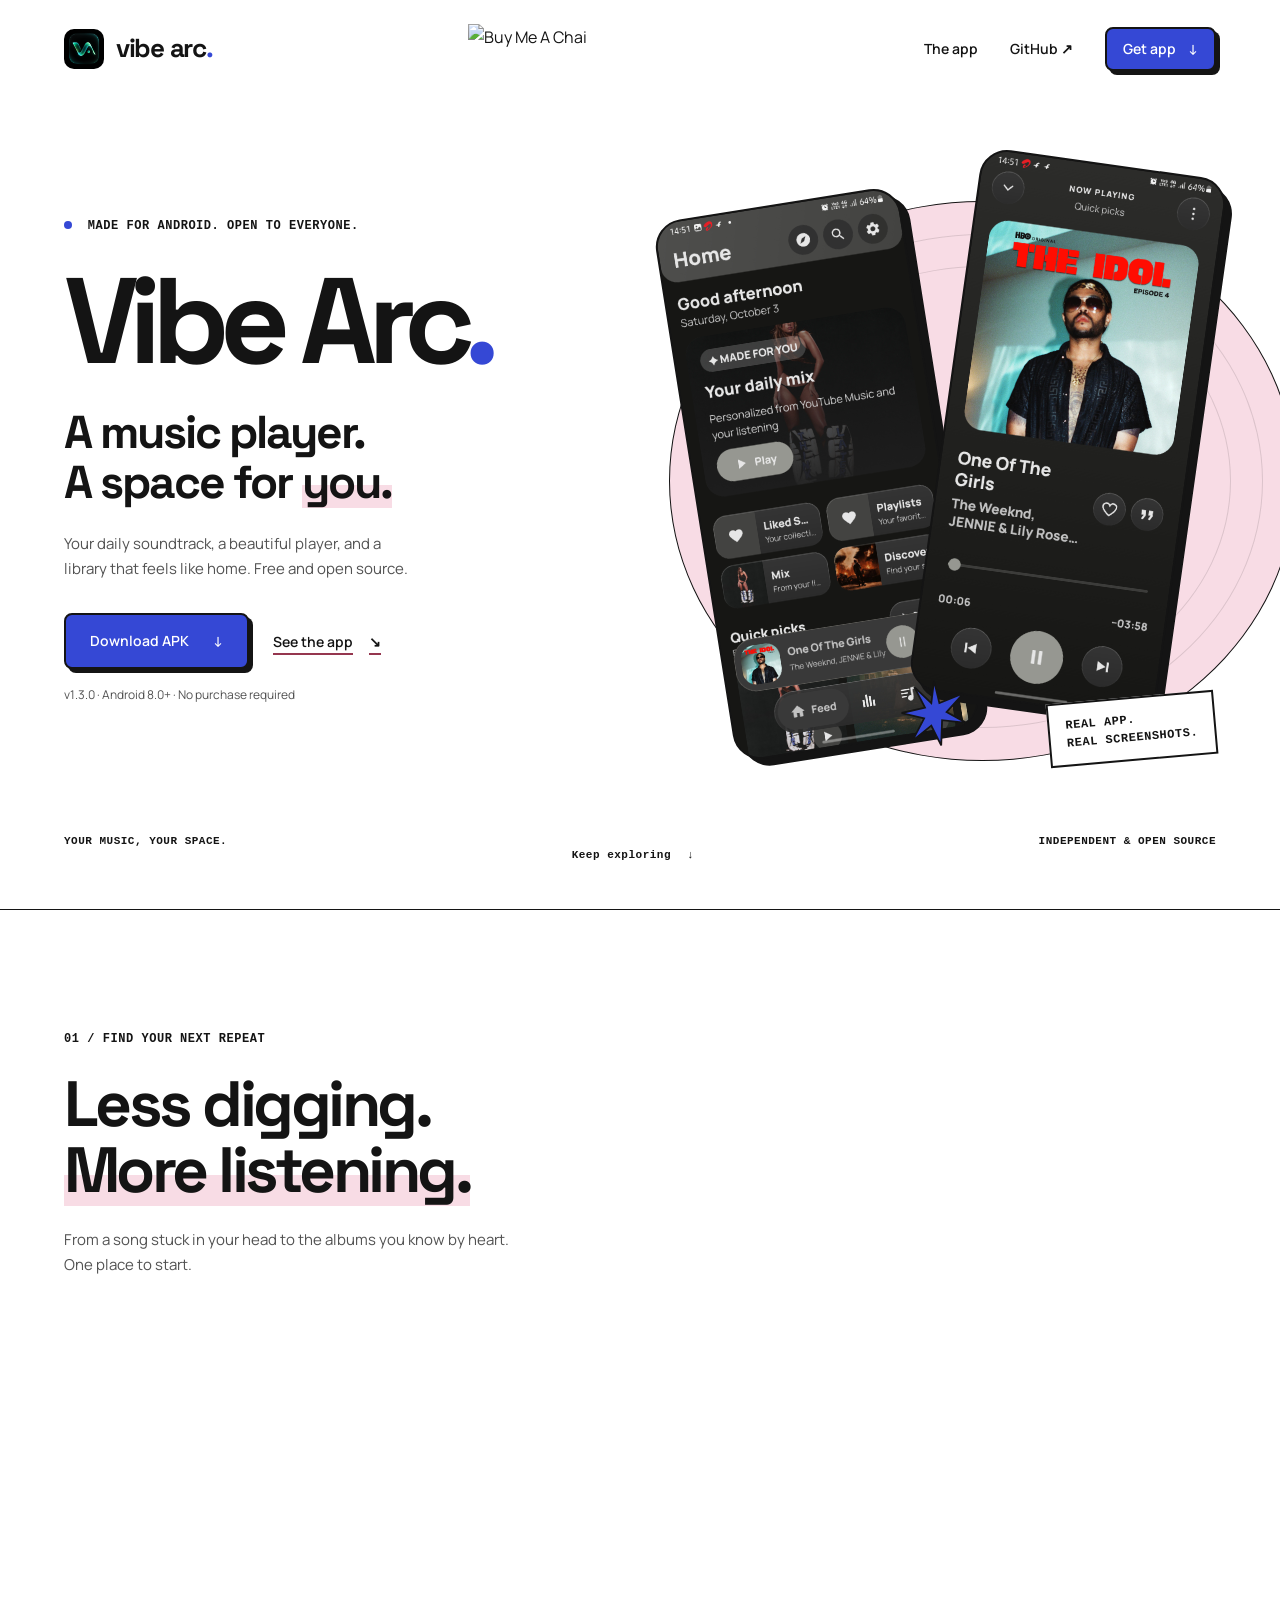
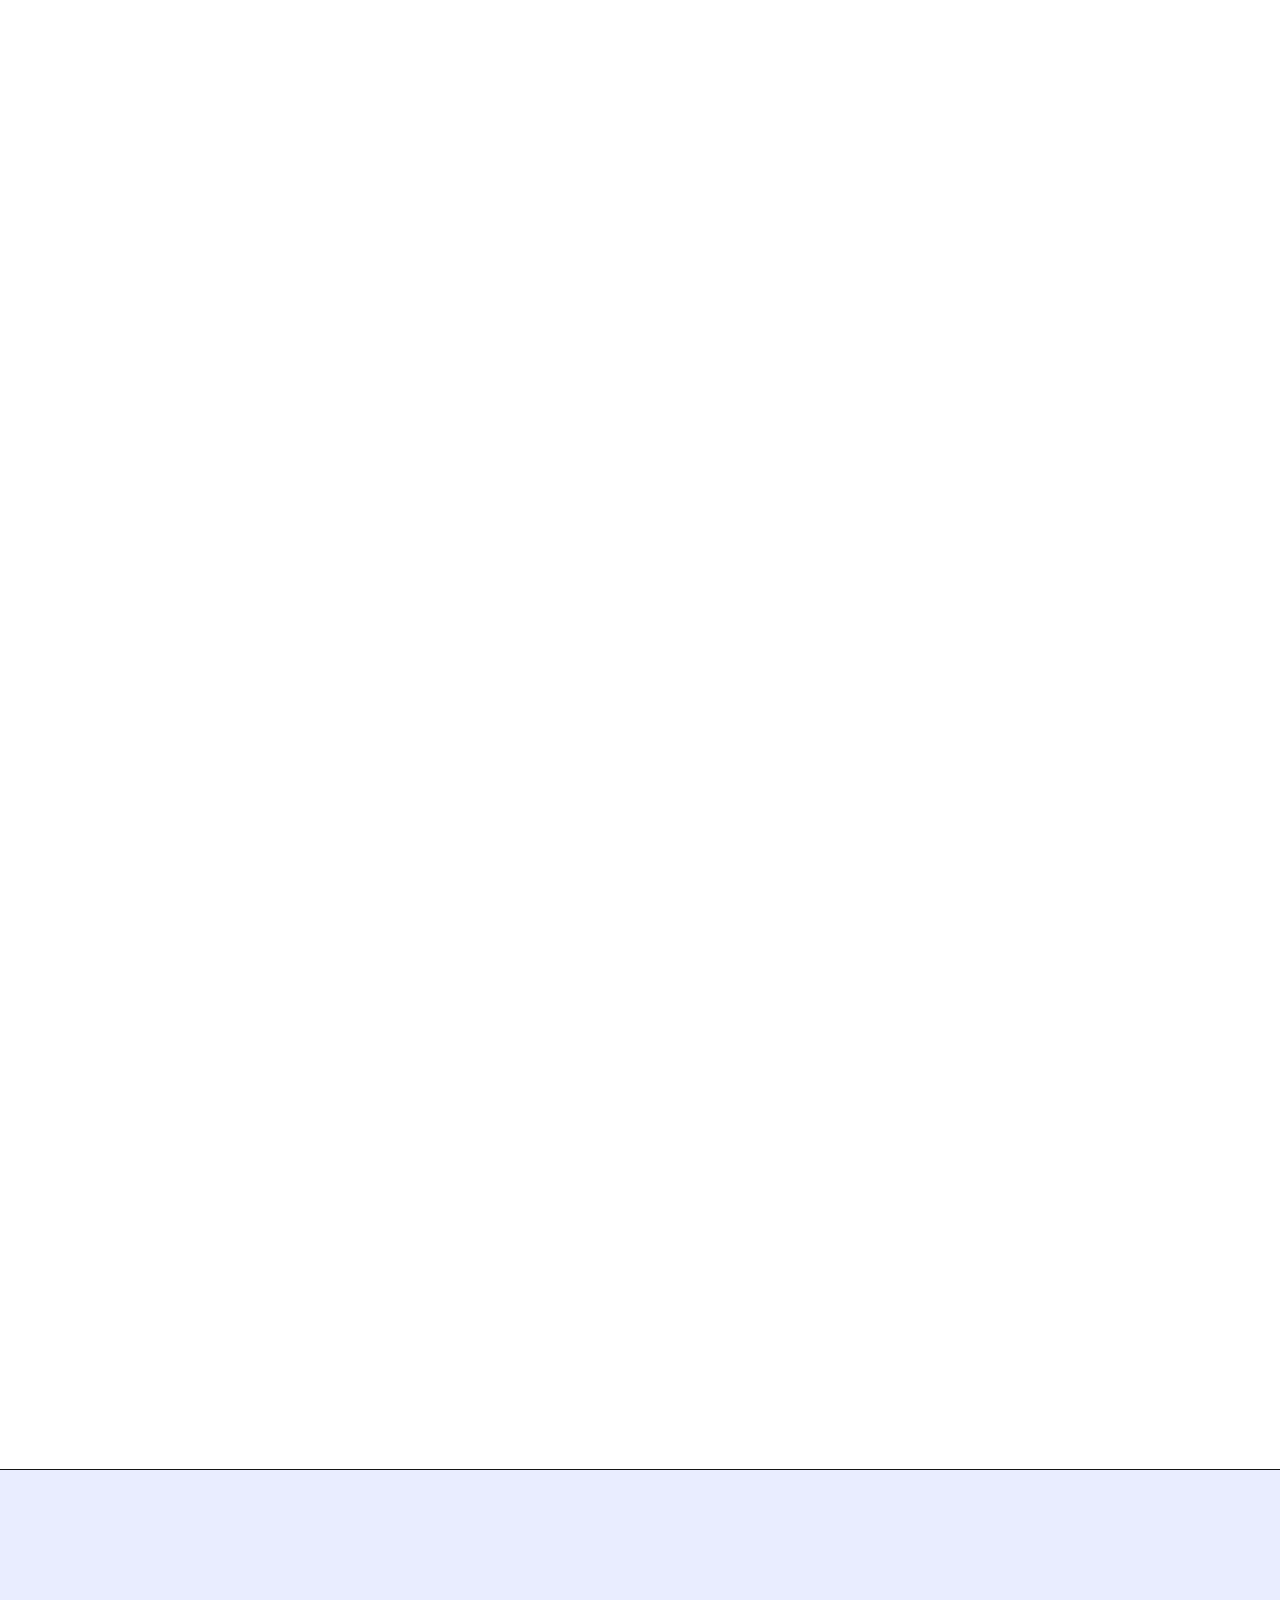
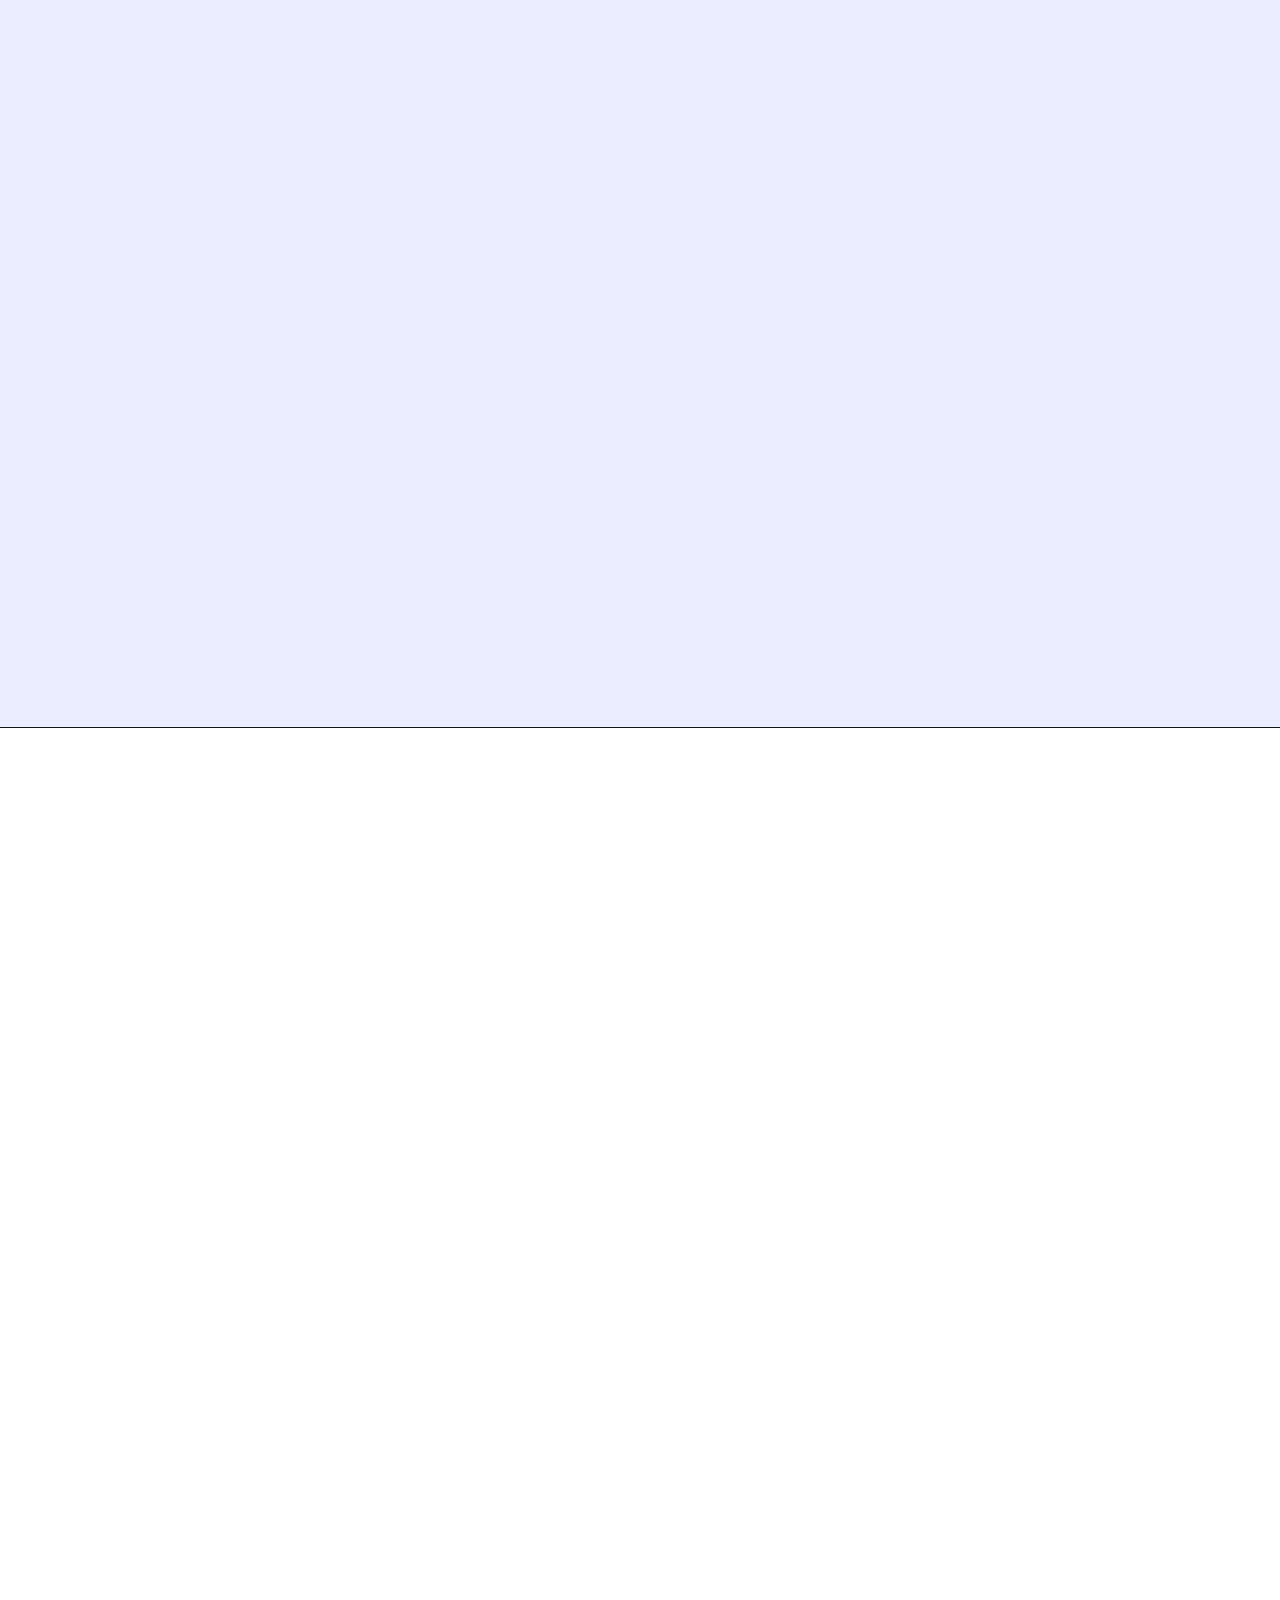
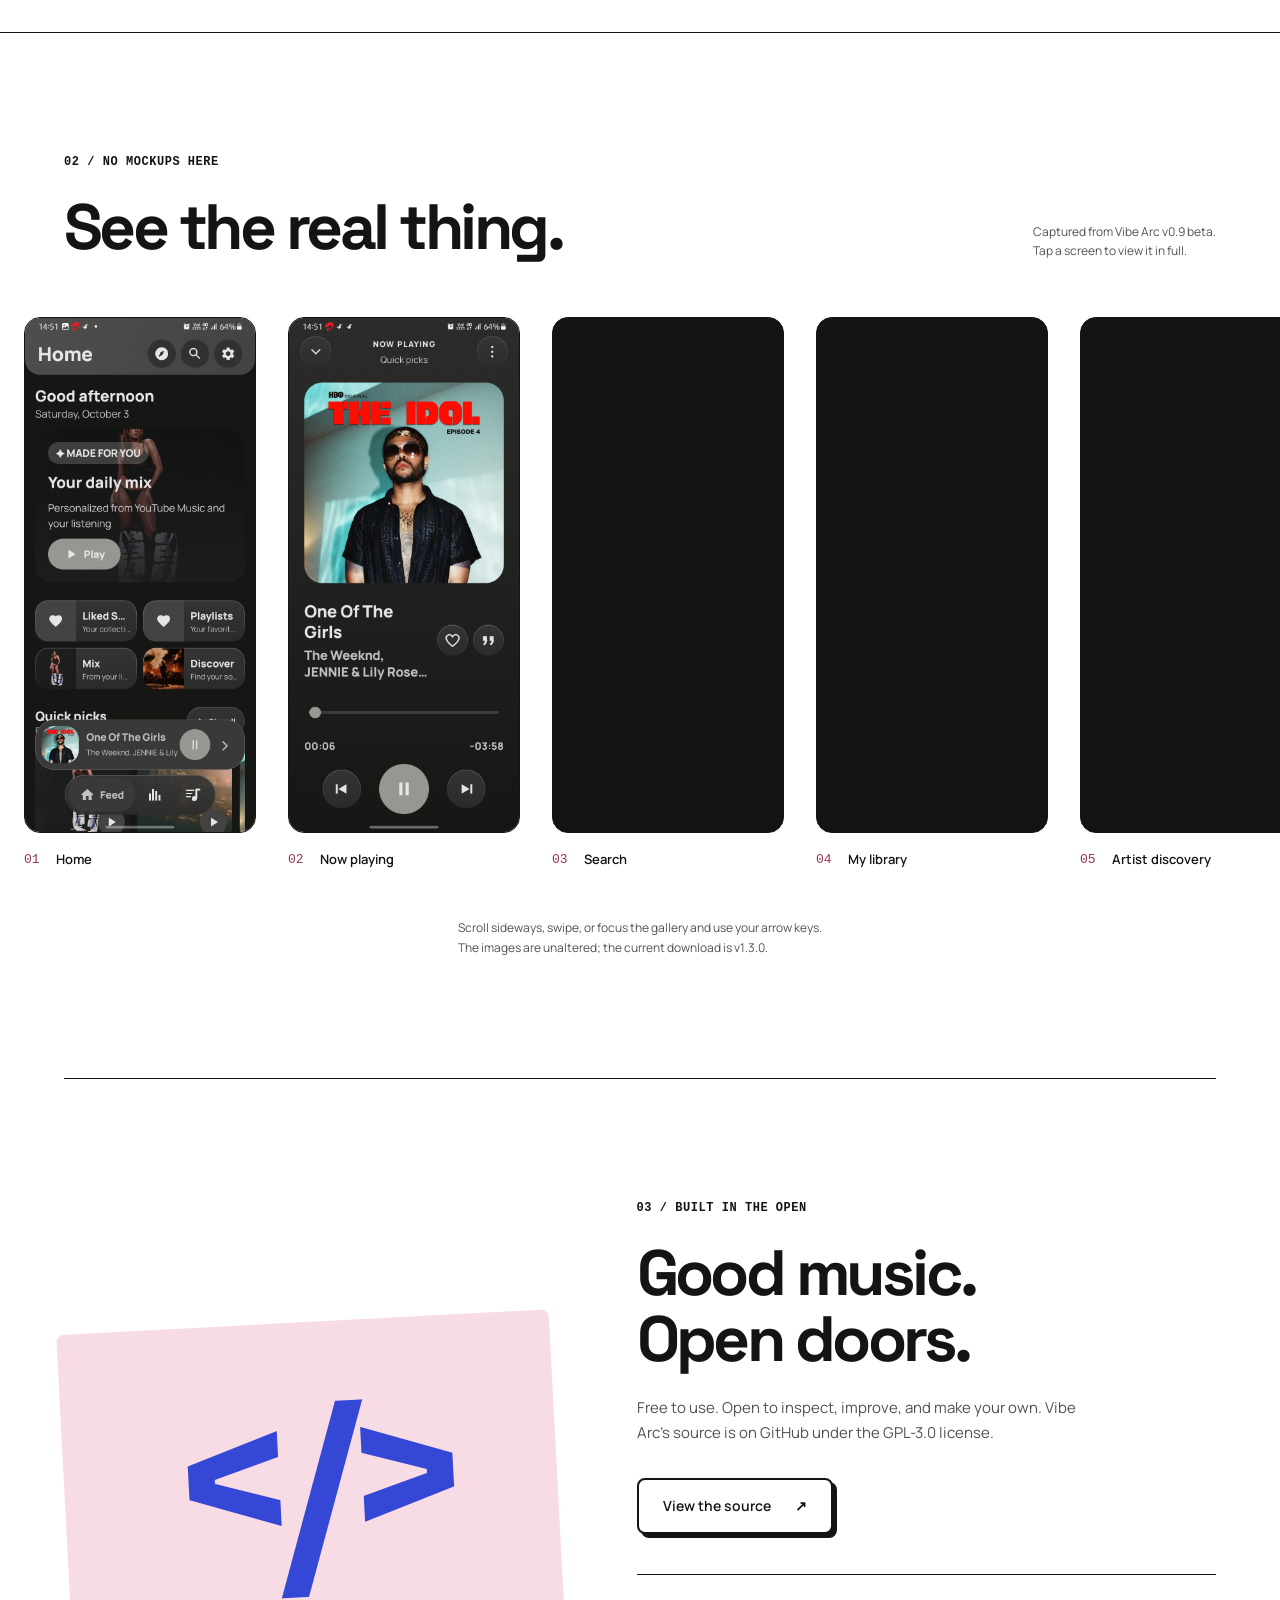
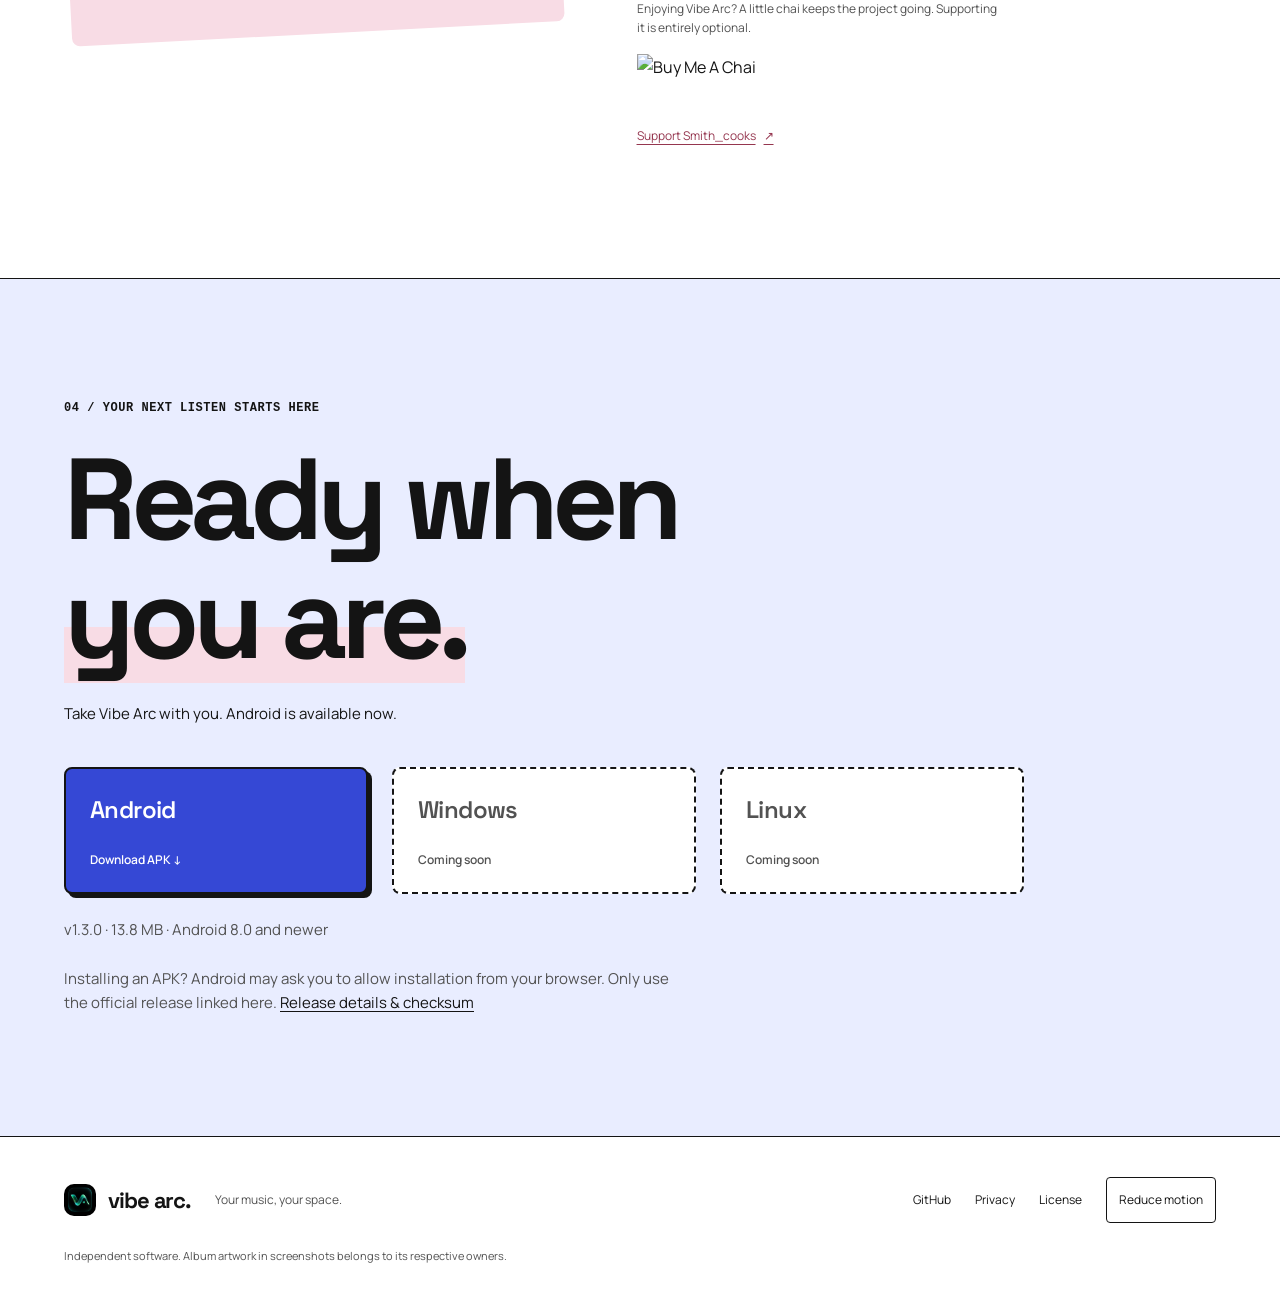
==== docs/index.html @ c657d999 "docs: point website and README downloads to VibeArc 1.3.0 Link both Android download buttons to the " ====
<!doctype html>
<html lang="en">
<head>
  <meta charset="utf-8">
  <meta name="viewport" content="width=device-width, initial-scale=1">
  <meta name="description" content="Vibe Arc is a free, open-source Android music player. Explore the real app, make it yours, and download the Android APK.">
  <meta name="theme-color" content="#ffffff">
  <meta name="referrer" content="no-referrer">
  <meta http-equiv="Content-Security-Policy" content="default-src 'self'; img-src 'self' data: https://buymeachai.ezee.li; style-src 'self'; script-src 'self'; font-src 'self'; object-src 'none'; base-uri 'none'; form-action 'none'">
  <meta property="og:title" content="Vibe Arc — Your music, your space.">
  <meta property="og:description" content="A free, open-source music player for Android. Made for your daily soundtrack.">
  <meta property="og:image" content="https://smithcooks.github.io/VibeArc/icon.png">
  <meta property="og:url" content="https://smithcooks.github.io/VibeArc/">
  <meta property="og:type" content="website">
  <link rel="canonical" href="https://smithcooks.github.io/VibeArc/">
  <link rel="icon" href="icon.png" type="image/png">
  <link rel="preload" href="space-grotesk.ttf" as="font" type="font/ttf" crossorigin>
  <link rel="stylesheet" href="styles.css?v=header-chai-20261003">
  <script src="script.js?v=header-chai-20261003" defer></script>
  <title>Vibe Arc — Your music, your space.</title>
</head>
<body>
  <a class="skip" href="#main">Skip to content</a>
  <header class="header wrap">
    <a class="brand" href="#main" aria-label="Vibe Arc home"><img src="icon.png" width="40" height="40" alt=""><span>vibe arc<span class="brand-dot">.</span></span></a>
    <a class="header-chai" href="https://buymeachai.ezee.li/Smith_cooks" target="_blank" rel="noopener noreferrer" aria-label="Buy Me A Chai (opens in a new tab)"><img src="https://buymeachai.ezee.li/assets/images/buymeachai-button.png" alt="Buy Me A Chai" width="200" height="49"></a>
    <nav aria-label="Main navigation"><a href="#features">The app</a><a href="https://github.com/smithcooks/VibeArc">GitHub <span aria-hidden="true">↗</span></a><a class="button button-small" href="#download">Get app <span aria-hidden="true">↓</span></a></nav>
  </header>
  <main id="main">
    <section class="hero" aria-labelledby="hero-title">
      <div class="hero-inner wrap">
        <div class="hero-copy">
          <p class="eyebrow"><span class="status-dot" aria-hidden="true"></span> MADE FOR ANDROID. OPEN TO EVERYONE.</p>
          <h1 id="hero-title">Vibe Arc<span class="hero-period">.</span></h1>
          <p class="hero-heading">A music player.<br>A space for <span class="pink-mark">you.</span></p>
          <p class="intro">Your daily soundtrack, a beautiful player, and a library that feels like home. Free and open source.</p>
          <div class="actions"><a class="button" href="https://github.com/smithcooks/VibeArc/releases/download/v1.3.0/VibeArc-v1.3.0.apk">Download APK <span aria-hidden="true">↓</span></a><a class="text-link" href="#screens">See the app <span aria-hidden="true">↘</span></a></div>
          <p class="fine-print">v1.3.0 · Android 8.0+ · No purchase required</p>
        </div>
        <div class="hero-art">
          <div class="hero-disc" aria-hidden="true"><span></span></div>
          <a class="hero-shot hero-home" href="screenshots/home.jpg" data-screenshot data-title="Home" aria-label="Expand Home screenshot"><img src="screenshots/home.jpg" width="720" height="1600" alt="Vibe Arc Home with daily mix, quick picks, and floating mini-player" decoding="async"></a>
          <a class="hero-shot hero-player" href="screenshots/player.jpg" data-screenshot data-title="Now playing" aria-label="Expand Now playing screenshot"><img src="screenshots/player.jpg" width="720" height="1600" alt="Vibe Arc Now Playing with album artwork and playback controls" fetchpriority="high"></a>
          <span class="art-stamp">REAL APP.<br>REAL SCREENSHOTS.</span>
          <svg class="spark" viewBox="0 0 80 80" fill="none" aria-hidden="true"><path d="M40 4 46 29 73 18 54 39 76 51 49 48 48 76 37 54 16 71 29 46 4 40 30 34 18 11 37 29Z" fill="currentColor" stroke="#141414" stroke-width="2"/></svg>
        </div>
      </div>
      <div class="hero-foot wrap"><span>YOUR MUSIC, YOUR SPACE.</span><a href="#features">Keep exploring <span aria-hidden="true">↓</span></a><span>INDEPENDENT & OPEN SOURCE</span></div>
    </section>

    <section class="opening wrap section" id="features" aria-labelledby="opening-title">
      <p class="eyebrow">01 / FIND YOUR NEXT REPEAT</p>
      <h2 id="opening-title">Less digging.<br><span class="pink-mark">More listening.</span></h2>
      <p class="section-intro">From a song stuck in your head to the albums you know by heart. One place to start.</p>
    </section>

    <section class="feature wrap" aria-labelledby="search-title">
      <div class="feature-copy reveal"><span class="index">[ SEARCH ]</span><h2 id="search-title">That one song.<br>Found it.</h2><p>Search tracks, artists, albums, and playlists. Browse the results, pick your song, and make it part of your day.</p><a class="text-link" href="screenshots/search.jpg" data-screenshot data-title="Search">Explore the search screen <span aria-hidden="true">↗</span></a></div>
      <div class="visual-stage search-stage reveal"><span class="stage-label">PRESS PLAY ON A NEW OBSESSION</span><span class="search-decor" aria-hidden="true">⌕</span><a class="screen-link" href="screenshots/search.jpg" data-screenshot data-title="Search" aria-label="Expand Search screenshot"><img class="phone-image" src="screenshots/search.jpg" width="720" height="1600" alt="Search results for freaked out in Vibe Arc" loading="lazy" decoding="async"></a></div>
    </section>

    <section class="feature feature-reverse wrap" aria-labelledby="library-title">
      <div class="feature-copy reveal"><span class="index">[ LIBRARY & PLAYLISTS ]</span><h2 id="library-title">Keep the good<br>stuff close.</h2><p>Your tracks, artists, albums, and folders, neatly in reach. Like a song, save it to a playlist, or line it up in your queue.</p><p class="micro-note">Long-press a song to get to its actions.</p><a class="text-link" href="screenshots/library.jpg" data-screenshot data-title="My library">Step into the library <span aria-hidden="true">↗</span></a></div>
      <div class="visual-stage library-stage reveal"><span class="stage-label">THE COLLECTION IS PERSONAL</span><div class="record-lines" aria-hidden="true"></div><a class="screen-link" href="screenshots/library.jpg" data-screenshot data-title="My library" aria-label="Expand My library screenshot"><img class="phone-image" src="screenshots/library.jpg" width="720" height="1600" alt="My Library with tracks, likes, queue actions, and mini-player" loading="lazy" decoding="async"></a></div>
    </section>

    <section class="theme-section section" aria-labelledby="theme-title">
      <div class="wrap theme-layout">
        <div class="feature-copy reveal"><span class="index">[ APPEARANCE ]</span><h2 id="theme-title">Same music.<br>Your kind of mood.</h2><p>Let the current artwork set the tone, or choose your own accent. Add liquid glass, switch the font, and make the player feel yours.</p><div class="swatches" aria-label="Some of the app’s accent choices"><span class="swatch crimson">Crimson</span><span class="swatch ocean">Ocean</span><span class="swatch sage">Sage</span><span class="swatch rose">Rose</span></div><p class="micro-note">Choose these colors inside the Android app.</p></div>
        <div class="theme-visual reveal"><span class="theme-sticker">GOOD TASTE.<br>YOUR TASTE.</span><a class="screen-link" href="screenshots/appearance.jpg" data-screenshot data-title="Appearance" aria-label="Expand Appearance screenshot"><img class="phone-image" src="screenshots/appearance.jpg" width="720" height="1600" alt="Appearance settings with eight accent choices and liquid glass toggle" loading="lazy" decoding="async"></a></div>
      </div>
    </section>

    <section class="feature wrap" aria-labelledby="settings-title">
      <div class="feature-copy reveal"><span class="index">[ SETTINGS ]</span><h2 id="settings-title">A little control.<br>A lot of you.</h2><p>Keep your listening profile, connected account, playlist choices, and appearance settings in one place. No hunting through menus.</p><p class="micro-note">Online features depend on the provider and your account. Check the release notes for current availability.</p><a class="text-link" href="https://github.com/smithcooks/VibeArc/releases/tag/v1.3.0">Read the release notes <span aria-hidden="true">↗</span></a></div>
      <div class="visual-stage settings-stage reveal"><span class="stage-label">YOUR PLAYER. YOUR PREFERENCES.</span><span class="settings-decor" aria-hidden="true">*</span><a class="screen-link" href="screenshots/accounts.jpg" data-screenshot data-title="Accounts & settings" aria-label="Expand Accounts and settings screenshot"><img class="phone-image" src="screenshots/accounts.jpg" width="720" height="1600" alt="Vibe Arc settings with YouTube Music account and playlist controls" loading="lazy" decoding="async"></a></div>
    </section>

    <section class="screens section" id="screens" aria-labelledby="screens-title">
      <div class="wrap gallery-heading"><div><p class="eyebrow">02 / NO MOCKUPS HERE</p><h2 id="screens-title">See the real thing.</h2></div><p>Captured from Vibe Arc v0.9 beta.<br>Tap a screen to view it in full.</p></div>
      <div class="screen-rail" aria-label="Real app screenshot gallery" tabindex="0">
        <figure><a href="screenshots/home.jpg" data-screenshot data-title="Home"><img src="screenshots/home.jpg" width="720" height="1600" alt="Home screenshot" loading="lazy" decoding="async"></a><figcaption><span>01</span> Home</figcaption></figure>
        <figure><a href="screenshots/player.jpg" data-screenshot data-title="Now playing"><img src="screenshots/player.jpg" width="720" height="1600" alt="Now playing screenshot" loading="lazy" decoding="async"></a><figcaption><span>02</span> Now playing</figcaption></figure>
        <figure><a href="screenshots/search.jpg" data-screenshot data-title="Search"><img src="screenshots/search.jpg" width="720" height="1600" alt="Search screenshot" loading="lazy" decoding="async"></a><figcaption><span>03</span> Search</figcaption></figure>
        <figure><a href="screenshots/library.jpg" data-screenshot data-title="My library"><img src="screenshots/library.jpg" width="720" height="1600" alt="My library screenshot" loading="lazy" decoding="async"></a><figcaption><span>04</span> My library</figcaption></figure>
        <figure><a href="screenshots/discovery.jpg" data-screenshot data-title="Artist discovery"><img src="screenshots/discovery.jpg" width="720" height="1600" alt="Home artist spotlight and recommendations screenshot" loading="lazy" decoding="async"></a><figcaption><span>05</span> Artist discovery</figcaption></figure>
        <figure><a href="screenshots/appearance.jpg" data-screenshot data-title="Appearance"><img src="screenshots/appearance.jpg" width="720" height="1600" alt="Appearance screenshot" loading="lazy" decoding="async"></a><figcaption><span>06</span> Appearance</figcaption></figure>
        <figure><a href="screenshots/accounts.jpg" data-screenshot data-title="Accounts & settings"><img src="screenshots/accounts.jpg" width="720" height="1600" alt="Accounts and settings screenshot" loading="lazy" decoding="async"></a><figcaption><span>07</span> Settings</figcaption></figure>
        <figure><a href="screenshots/about.jpg" data-screenshot data-title="About Vibe Arc"><img src="screenshots/about.jpg" width="720" height="1600" alt="About screenshot showing Vibe Arc version 0.9.0 beta and privacy links" loading="lazy" decoding="async"></a><figcaption><span>08</span> About</figcaption></figure>
      </div>
      <p class="rail-note wrap">Scroll sideways, swipe, or focus the gallery and use your arrow keys. The images are unaltered; the current download is v1.3.0.</p>
    </section>

    <section class="open-source wrap section" aria-labelledby="source-title"><div class="source-mark" aria-hidden="true">&lt;/&gt;</div><div><p class="eyebrow">03 / BUILT IN THE OPEN</p><h2 id="source-title">Good music.<br>Open doors.</h2><p>Free to use. Open to inspect, improve, and make your own. Vibe Arc’s source is on GitHub under the GPL-3.0 license.</p><a class="button button-white" href="https://github.com/smithcooks/VibeArc">View the source <span aria-hidden="true">↗</span></a><div class="support"><p>Enjoying Vibe Arc? A little chai keeps the project going. Supporting it is entirely optional.</p><a class="chai-link" href="https://buymeachai.ezee.li/Smith_cooks" target="_blank" rel="noopener noreferrer"><img src="https://buymeachai.ezee.li/assets/images/buymeachai-button.png" alt="Buy Me A Chai" width="200" height="60" loading="lazy" decoding="async"></a><a class="support-fallback" href="https://buymeachai.ezee.li/Smith_cooks" target="_blank" rel="noopener noreferrer">Support Smith_cooks <span class="sr-only">(opens in a new tab)</span><span aria-hidden="true">↗</span></a></div></div></section>

    <section class="download section" id="download" aria-labelledby="download-title"><div class="wrap"><p class="eyebrow">04 / YOUR NEXT LISTEN STARTS HERE</p><h2 id="download-title">Ready when<br><span class="pink-mark">you are.</span></h2><p>Take Vibe Arc with you. Android is available now.</p><div class="download-options"><a class="button" href="https://github.com/smithcooks/VibeArc/releases/download/v1.3.0/VibeArc-v1.3.0.apk">Android <span>Download APK <span aria-hidden="true">↓</span></span></a><button class="button platform" disabled>Windows <span>Coming soon</span></button><button class="button platform" disabled>Linux <span>Coming soon</span></button></div><p class="fine-print">v1.3.0 · 13.8 MB · Android 8.0 and newer</p><p class="install-note">Installing an APK? Android may ask you to allow installation from your browser. Only use the official release linked here. <a href="https://github.com/smithcooks/VibeArc/releases/tag/v1.3.0">Release details & checksum</a></p></div></section>
  </main>
  <footer class="footer wrap"><a class="brand" href="#main"><img src="icon.png" width="32" height="32" alt=""><span>vibe arc.</span></a><p>Your music, your space.</p><nav aria-label="Footer navigation"><a href="https://github.com/smithcooks/VibeArc">GitHub</a><a href="https://github.com/smithcooks/VibeArc/blob/main/PRIVACY.md">Privacy</a><a href="https://github.com/smithcooks/VibeArc/blob/main/LICENSE">License</a></nav><button class="motion-toggle" id="motion-toggle" aria-pressed="false">Reduce motion</button><small>Independent software. Album artwork in screenshots belongs to its respective owners.</small></footer>
  <dialog id="screenshot-dialog" aria-labelledby="dialog-title"><div class="dialog-bar"><h2 id="dialog-title">App screenshot</h2><button class="button button-white button-small" id="close-dialog" autofocus>Close <span aria-hidden="true">×</span></button></div><img id="dialog-image" src="screenshots/player.jpg" width="720" height="1600" alt="Now playing screenshot"><p>Unaltered capture · v0.9 beta</p></dialog>
</body>
</html>
---- docs/styles.css ----
@font-face{font-family:Space;src:url('space-grotesk.ttf') format('truetype');font-weight:600 700;font-display:optional}
@font-face{font-family:Manrope;src:url('manrope.ttf') format('truetype');font-weight:400 600;font-display:optional}
:root{--paper:#fff;--ink:#141414;--muted:#525252;--blue:#3548d5;--pink:#f8dce5;--rose:#95364f;--ice:#e9edff;--line:#141414;--ease:cubic-bezier(.22,1,.36,1)}
*{box-sizing:border-box}
html{scroll-behavior:smooth;scroll-padding-top:24px}
body{margin:0;background:var(--paper);color:var(--ink);font-family:Manrope,Arial,sans-serif;font-size:16px;line-height:1.65}
a{color:inherit;text-decoration:none}
button{font:inherit}
button,a{-webkit-tap-highlight-color:transparent}
button:not(:disabled),a{cursor:pointer}
img{display:block;max-width:100%;height:auto}
svg{display:block}
h1,h2,h3,p,figure{margin:0}
h1,h2,h3,.brand,.hero-heading{font-family:Space,Arial,sans-serif;font-weight:700;letter-spacing:-.055em;line-height:1.03}
h2{font-size:clamp(40px,5vw,72px);text-wrap:balance}
p{max-width:52ch}
:focus-visible{outline:3px solid var(--blue);outline-offset:6px}
.wrap{width:min(1280px,calc(100% - 48px));margin-inline:auto}
.section{padding-block:80px}
.eyebrow,.index,.stage-label,.hero-foot,.art-stamp,.theme-sticker{font-family:ui-monospace,SFMono-Regular,Consolas,monospace;font-size:12px;line-height:1.5;font-weight:600;letter-spacing:.045em}
.eyebrow{margin-bottom:24px}
.status-dot{display:inline-block;width:8px;height:8px;background:var(--blue);margin-right:8px;border-radius:50%}
.skip{position:fixed;z-index:50;top:8px;left:8px;padding:12px 24px;background:var(--paper);border:2px solid;transform:translateY(-160%)}
.skip:focus{transform:none}
.header{display:flex;align-items:center;justify-content:space-between;gap:16px;padding-block:24px}
.brand{display:flex;align-items:center;gap:12px;font-size:26px;letter-spacing:-.05em;white-space:nowrap}
.brand img{border-radius:10px;width:40px;height:40px;object-fit:contain}
.brand-dot{color:var(--blue)}
.header-chai{display:flex;align-items:center;justify-content:center;width:200px;min-height:49px;flex-shrink:0;border-radius:999px}
.header-chai img{width:100%;height:auto}
.header nav{display:flex;align-items:center;gap:32px;font-size:14px;font-weight:600}
.header nav>a:not(.button):hover,.footer nav a:hover{text-decoration:underline;text-decoration-color:var(--rose);text-underline-offset:5px}
.button{display:inline-flex;align-items:center;justify-content:center;gap:24px;background:var(--blue);color:var(--paper);border:2px solid var(--line);border-radius:8px;padding:16px 24px;font-weight:600;font-size:14px;line-height:1.4;box-shadow:4px 4px 0 var(--line);min-height:52px;transition:transform .18s var(--ease)}
.button:hover:not(:disabled){transform:translate(-2px,-2px)}
.button:active:not(:disabled){transform:translate(3px,3px)}
.button-small{padding:10px 16px;min-height:44px}
.header .button{white-space:nowrap;gap:12px}
.button-white{background:var(--paper);color:var(--ink)}
.text-link{display:inline-flex;align-items:center;gap:16px;min-height:44px;font-size:14px;font-weight:600;text-decoration:underline;text-decoration-color:var(--rose);text-decoration-thickness:2px;text-underline-offset:6px}
.text-link:hover{color:var(--rose)}
.hero{padding-top:24px;overflow:clip;border-bottom:1px solid var(--line)}
.hero-inner{display:grid;align-items:center;gap:32px;min-height:640px}
.hero-copy{position:relative;z-index:2}
.hero h1{font-size:clamp(72px,9.5vw,144px);letter-spacing:-.08em;margin-bottom:24px}
.hero-period{color:var(--blue)}
.hero-heading{font-size:clamp(32px,3.6vw,52px);letter-spacing:-.045em;margin-bottom:24px;line-height:1.08}
.hero .text-link{white-space:nowrap}
.pink-mark{position:relative;background:linear-gradient(transparent 56%,var(--pink) 56%,var(--pink) 94%,transparent 94%)}
.intro{font-size:15px;color:var(--muted);max-width:40ch}
.actions{display:flex;align-items:center;gap:24px;flex-wrap:wrap;margin-top:32px}
.fine-print{font-size:12px;color:var(--muted);margin-top:16px}
.hero-art{position:relative;width:100%;height:520px;isolation:isolate}
.hero-disc{position:absolute;inset:36px -56px 0 16px;border:1px solid var(--line);border-radius:50%;background:var(--pink);z-index:-1}
.hero-disc:before,.hero-disc:after{content:'';position:absolute;inset:32px;border:1px solid rgba(20,20,20,.12);border-radius:50%}
.hero-disc:after{inset:64px}
.hero-shot{position:absolute;width:208px;border:2px solid var(--line);border-radius:28px;overflow:hidden;background:var(--ink);box-shadow:8px 8px 0 var(--line);transition:transform .3s var(--ease)}
.hero-shot img{width:100%;aspect-ratio:720/1600}
.hero-home{left:0;top:24px;transform:rotate(-9deg)}
.hero-player{right:12px;top:0;transform:rotate(8deg)}
.hero-home:hover{transform:rotate(-5deg) translateY(-8px)}
.hero-player:hover{transform:rotate(4deg) translateY(-8px)}
.art-stamp{position:absolute;right:0;bottom:0;padding:12px 16px;background:var(--paper);border:2px solid;transform:rotate(-5deg);z-index:3}
.spark{position:absolute;color:var(--blue);width:72px;height:72px;left:40%;bottom:12px;z-index:3}
.hero-foot{display:flex;justify-content:space-between;gap:24px;padding-block:32px;margin-top:32px;font-size:11px}
.hero-foot a{min-height:44px;display:flex;align-items:center;gap:16px}
.opening{padding-bottom:64px}
.opening h2{margin-bottom:24px}
.section-intro{color:var(--muted);font-size:15px}
.feature{display:grid;align-items:center;gap:48px;padding-block:40px 80px}
.feature-copy{max-width:440px}
.index{display:block;color:var(--rose);margin-bottom:24px}
.feature-copy h2{margin-bottom:24px;font-size:clamp(40px,4.3vw,64px)}
.feature-copy p{font-size:15px;color:var(--muted);margin-bottom:24px}
.feature-copy .micro-note,.micro-note{font-size:12px}
.visual-stage{position:relative;display:grid;place-items:center;background:var(--ice);padding:48px 24px 32px;min-height:600px;border-radius:8px;overflow:hidden}
.stage-label{position:absolute;top:20px;left:24px;font-size:10px}
.phone-image{width:232px;border:2px solid var(--ink);border-radius:24px;box-shadow:6px 6px 0 var(--ink);background:var(--ink);aspect-ratio:720/1600;object-fit:contain;transition:transform .28s var(--ease)}
.screen-link{display:block;position:relative;z-index:1}
.screen-link:hover .phone-image{transform:translateY(-6px)}
.search-decor{position:absolute;right:8%;top:12%;font-family:Arial,sans-serif;font-size:240px;line-height:1;color:var(--blue);transform:rotate(-12deg)}
.library-stage{background:var(--pink)}
.record-lines{position:absolute;width:400px;height:400px;border-radius:50%;border:1px solid var(--rose);left:-80px;bottom:48px;box-shadow:0 0 0 24px var(--pink),0 0 0 25px var(--rose),0 0 0 48px var(--pink),0 0 0 49px var(--rose),0 0 0 72px var(--pink),0 0 0 73px var(--rose)}
.theme-section{background:var(--ice);border-block:1px solid var(--line);margin-block:24px 80px}
.theme-layout{display:grid;gap:48px;align-items:center}
.theme-visual{position:relative;display:flex;justify-content:center;padding:16px 0 32px}
.theme-sticker{position:absolute;left:0;top:56px;z-index:2;background:var(--pink);border:2px solid;padding:16px;transform:rotate(-10deg)}
.swatches{display:grid;grid-template-columns:repeat(4,1fr);gap:8px;margin-top:32px;margin-bottom:16px}
.swatch{font-size:11px;font-weight:600;text-align:center;padding-top:44px;position:relative}
.swatch:before{content:'';position:absolute;top:0;left:50%;transform:translateX(-50%);width:32px;height:32px;border:1px solid var(--line);border-radius:50%}
.crimson:before{background:#dc5b68}.ocean:before{background:#57a6bc}.sage:before{background:#91b495}.rose:before{background:#ed7fa4}
.settings-stage{background:#f6f6f3}
.settings-decor{position:absolute;right:0;top:48px;font-size:300px;line-height:1;color:var(--rose);font-family:Space,Arial,sans-serif}
.screens{border-top:1px solid var(--line);overflow:hidden}
.gallery-heading{display:flex;justify-content:space-between;align-items:flex-end;gap:24px;margin-bottom:48px}
.gallery-heading p:not(.eyebrow){font-size:12px;color:var(--muted);flex-shrink:0}
.screen-rail{display:flex;gap:32px;overflow-x:auto;scroll-snap-type:x mandatory;padding:8px max(24px,calc((100vw - 1280px)/2)) 24px;scrollbar-color:var(--blue) var(--ice);scrollbar-width:thin}
.screen-rail figure{flex:0 0 200px;scroll-snap-align:center}
.screen-rail img{border:1px solid var(--line);border-radius:16px;width:200px;aspect-ratio:720/1600;background:var(--ink);transition:transform .2s var(--ease)}
.screen-rail a{display:block;border-radius:16px}
.screen-rail a:hover img{transform:translateY(-4px)}
figcaption{margin-top:16px;display:flex;gap:16px;font-size:13px;font-weight:600}
figcaption span{color:var(--rose);font-family:ui-monospace,monospace;font-weight:400}
.rail-note{font-size:12px;color:var(--muted);margin-top:24px}
.open-source{border-top:1px solid var(--line);display:grid;gap:40px;align-items:center}
.source-mark{font-family:Space,Arial,sans-serif;color:var(--blue);font-weight:700;font-size:clamp(96px,17vw,216px);letter-spacing:-.1em;line-height:1;background:var(--pink);padding:48px 24px;text-align:center;border-radius:8px;transform:rotate(-3deg)}
.open-source p:not(.eyebrow){font-size:15px;color:var(--muted);margin-block:24px 32px}
.support{margin-top:40px;padding-top:24px;border-top:1px solid var(--ink)}
.support p:not(.eyebrow){font-size:12px;margin:0 0 16px}
.chai-link{display:block;width:200px;min-height:60px;border-radius:8px}
.chai-link img{width:200px;height:60px;object-fit:contain}
.support-fallback{display:inline-flex;gap:8px;align-items:center;min-height:44px;font-size:12px;color:var(--rose);text-decoration:underline;text-underline-offset:4px}
.sr-only{position:absolute;width:1px;height:1px;padding:0;margin:-1px;overflow:hidden;clip:rect(0,0,0,0);white-space:nowrap;border:0}
.download{background:var(--ice);border-block:1px solid var(--line)}
.download h2{font-size:clamp(64px,9vw,120px);margin-bottom:24px}
.download p:not(.eyebrow){font-size:15px}
.download-options{display:grid;gap:24px;margin-block:40px 24px;max-width:960px}
.download-options .button{justify-content:space-between;font-family:Space,Arial,sans-serif;font-size:24px;letter-spacing:-.025em;padding:24px}
.download-options .button>span{font:600 12px Manrope,Arial,sans-serif;letter-spacing:0}
.platform:disabled{background:var(--paper);color:var(--muted);border-style:dashed;box-shadow:none;cursor:not-allowed}
.download .fine-print{font-size:12px}
.download .install-note{font-size:12px;color:var(--muted);max-width:68ch;margin-top:24px}
.install-note a{text-decoration:underline;text-underline-offset:3px;color:var(--ink)}
.footer{padding-block:40px;display:flex;flex-wrap:wrap;align-items:center;gap:24px}
.footer .brand{font-size:22px}.footer .brand img{width:32px;height:32px}
.footer>p{font-size:12px;color:var(--muted)}
.footer nav{display:flex;gap:24px;font-size:12px;margin-left:auto;align-items:center}
.footer nav a{display:flex;align-items:center;min-height:44px}
.motion-toggle{border:1px solid var(--ink);background:var(--paper);color:var(--ink);border-radius:4px;padding:12px;min-height:44px;font-size:12px}
.motion-toggle[aria-pressed=true]{background:var(--pink)}
.footer small{flex-basis:100%;font-size:11px;color:var(--muted)}
dialog{border:2px solid var(--ink);border-radius:8px;background:var(--paper);color:var(--ink);padding:16px;width:min(560px,calc(100% - 32px));max-height:calc(100dvh - 32px);overflow:auto}
dialog::backdrop{background:rgba(20,20,20,.8)}
.dialog-bar{position:sticky;top:-16px;background:var(--paper);display:flex;justify-content:space-between;align-items:center;gap:16px;padding-block:8px 16px;z-index:2}
.dialog-bar h2{font-size:24px;letter-spacing:-.035em}
dialog img{width:auto;max-height:72dvh;margin-inline:auto;border-radius:8px;object-fit:contain}
dialog p{font-size:11px;margin-top:16px;color:var(--muted);text-align:center;max-width:none}
body.dialog-open{overflow:hidden}
.reveal{opacity:1}
.motion-on .reveal:not(.visible){opacity:0;transform:translateY(24px)}
.motion-on .reveal{transition:opacity .6s var(--ease),transform .6s var(--ease)}
.motion-on .hero-copy{animation:arrive .65s var(--ease) both}
.motion-on .hero-art{animation:arrive .8s .1s var(--ease) both}
@keyframes arrive{from{opacity:0;transform:translateY(16px)}to{opacity:1;transform:none}}
@media(min-width:768px){.hero-inner{grid-template-columns:1.05fr 1fr;gap:32px;min-height:620px}.hero-art{height:520px}.hero-shot{width:206px}.hero-home{left:-8px;top:40px}.hero-player{right:-8px;top:0}.feature{grid-template-columns:1fr 1fr;gap:64px;padding-block:48px 104px}.feature-reverse .feature-copy{grid-column:2;grid-row:1}.feature-reverse .visual-stage{grid-column:1;grid-row:1}.theme-layout{grid-template-columns:1fr 1fr;gap:64px}.open-source{grid-template-columns:.85fr 1fr;gap:80px}.download-options{grid-template-columns:repeat(3,1fr)}.download-options .button{flex-direction:column;align-items:flex-start;gap:24px}.section{padding-block:104px}}
@media(min-width:1100px){.wrap{width:min(1280px,calc(100% - 128px))}.hero-inner{min-height:680px;gap:64px}.hero-art{height:600px}.hero-shot{width:248px}.hero-home{left:8px;top:40px}.hero-player{right:24px;top:0}.hero-disc{inset:40px -80px 0 -16px}.hero-foot{margin-top:0}.phone-image{width:256px}.visual-stage{min-height:672px}.screen-rail figure{flex-basis:232px}.screen-rail img{width:232px}.theme-sticker{left:32px}.section{padding-block:120px}}
@media(max-width:767px){.header{padding-block:16px}.header nav{gap:16px}.header nav>a:not(.button){display:none}.header .brand{font-size:24px}.hero{padding-top:16px}.hero-inner{gap:24px;min-height:0}.hero h1{margin-bottom:16px}.hero .eyebrow{font-size:10px;margin-bottom:16px}.hero-heading{margin-bottom:16px}.actions{gap:16px;margin-top:24px}.actions .text-link{font-size:12px}.hero-art{height:400px;width:min(440px,100%);margin-inline:auto}.hero-shot{width:164px}.hero-home{left:12px;top:24px}.hero-player{right:16px;top:0}.hero-disc{inset:16px -16px 16px 8px}.spark{width:56px;bottom:0}.art-stamp{font-size:10px;right:0;bottom:0}.hero-foot{font-size:10px;margin-top:16px;align-items:center;padding-block:16px}.hero-foot>span:last-child{display:none}.hero-foot a{font-size:11px}.opening{padding-bottom:40px}.feature{gap:32px}.visual-stage{min-height:560px;padding-top:56px}.phone-image{width:216px}.gallery-heading{display:block}.gallery-heading>p{margin-top:24px}.theme-section{margin-bottom:40px}.theme-sticker{left:0;top:16px;font-size:11px}.open-source{gap:48px}.source-mark{max-width:280px}.footer{gap:16px}.footer nav{margin-left:0;width:100%}.motion-toggle{margin-left:auto}.download-options .button{font-size:22px}}
@media(max-width:359px){.wrap{width:calc(100% - 32px)}.header .brand{font-size:22px;gap:8px}.button-small{padding-inline:12px}.hero h1{font-size:64px}.hero-shot{width:150px}.hero-player{right:8px}.hero-home{left:4px}.hero-art{height:376px}}
@media(max-width:767px){.header{flex-wrap:wrap}.header-chai{width:132px;min-height:44px;margin-left:auto}.header nav{flex-basis:100%;justify-content:flex-end}}
@media(max-width:359px){.header-chai{width:120px}}
@media(prefers-reduced-motion:reduce){html{scroll-behavior:auto}*,*::before,*::after{animation:none!important;transition:none!important}.motion-on .reveal:not(.visible){opacity:1;transform:none}.hero-shot:hover,.screen-link:hover .phone-image,.screen-rail a:hover img{transform:none}}
html.reduce-motion{scroll-behavior:auto}.reduce-motion *, .reduce-motion *::before,.reduce-motion *::after{animation:none!important;transition:none!important}.reduce-motion .reveal{opacity:1!important;transform:none!important}.reduce-motion .hero-shot:hover,.reduce-motion .screen-link:hover .phone-image,.reduce-motion .screen-rail a:hover img{transform:none}
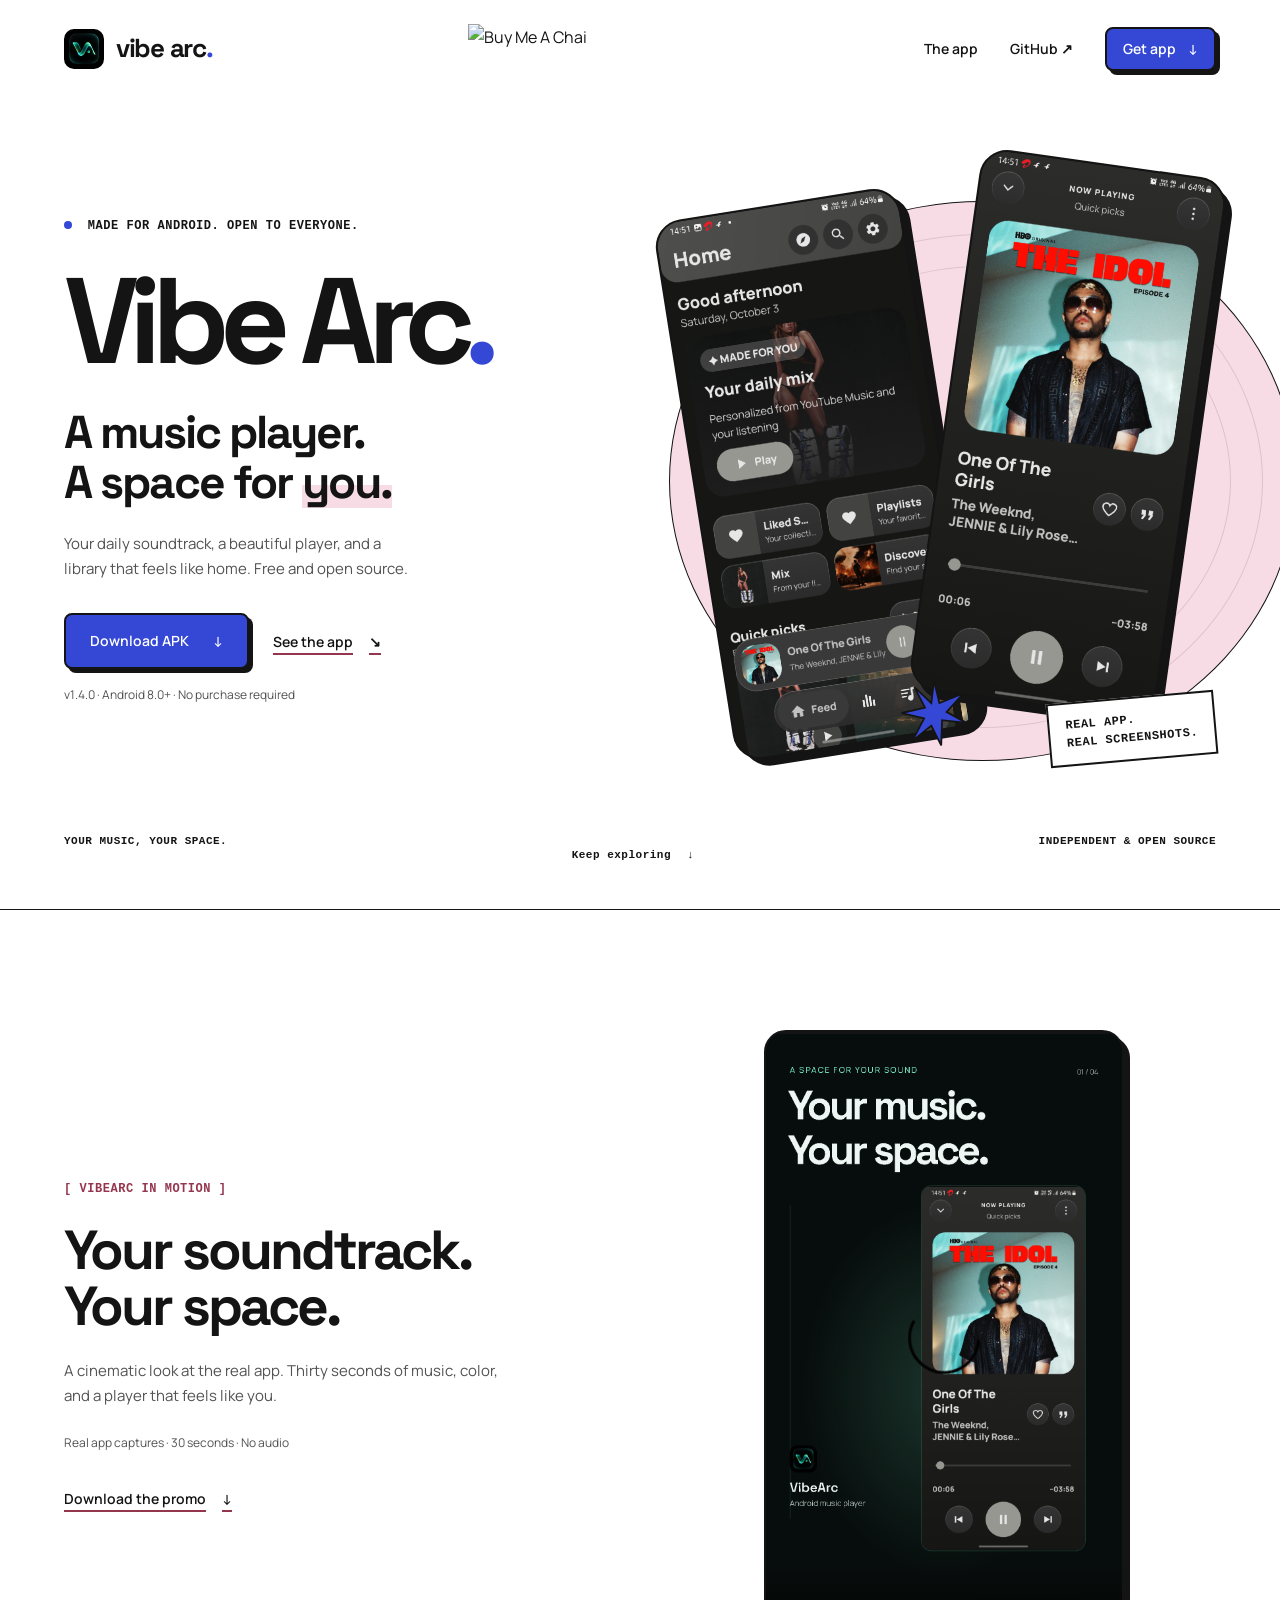
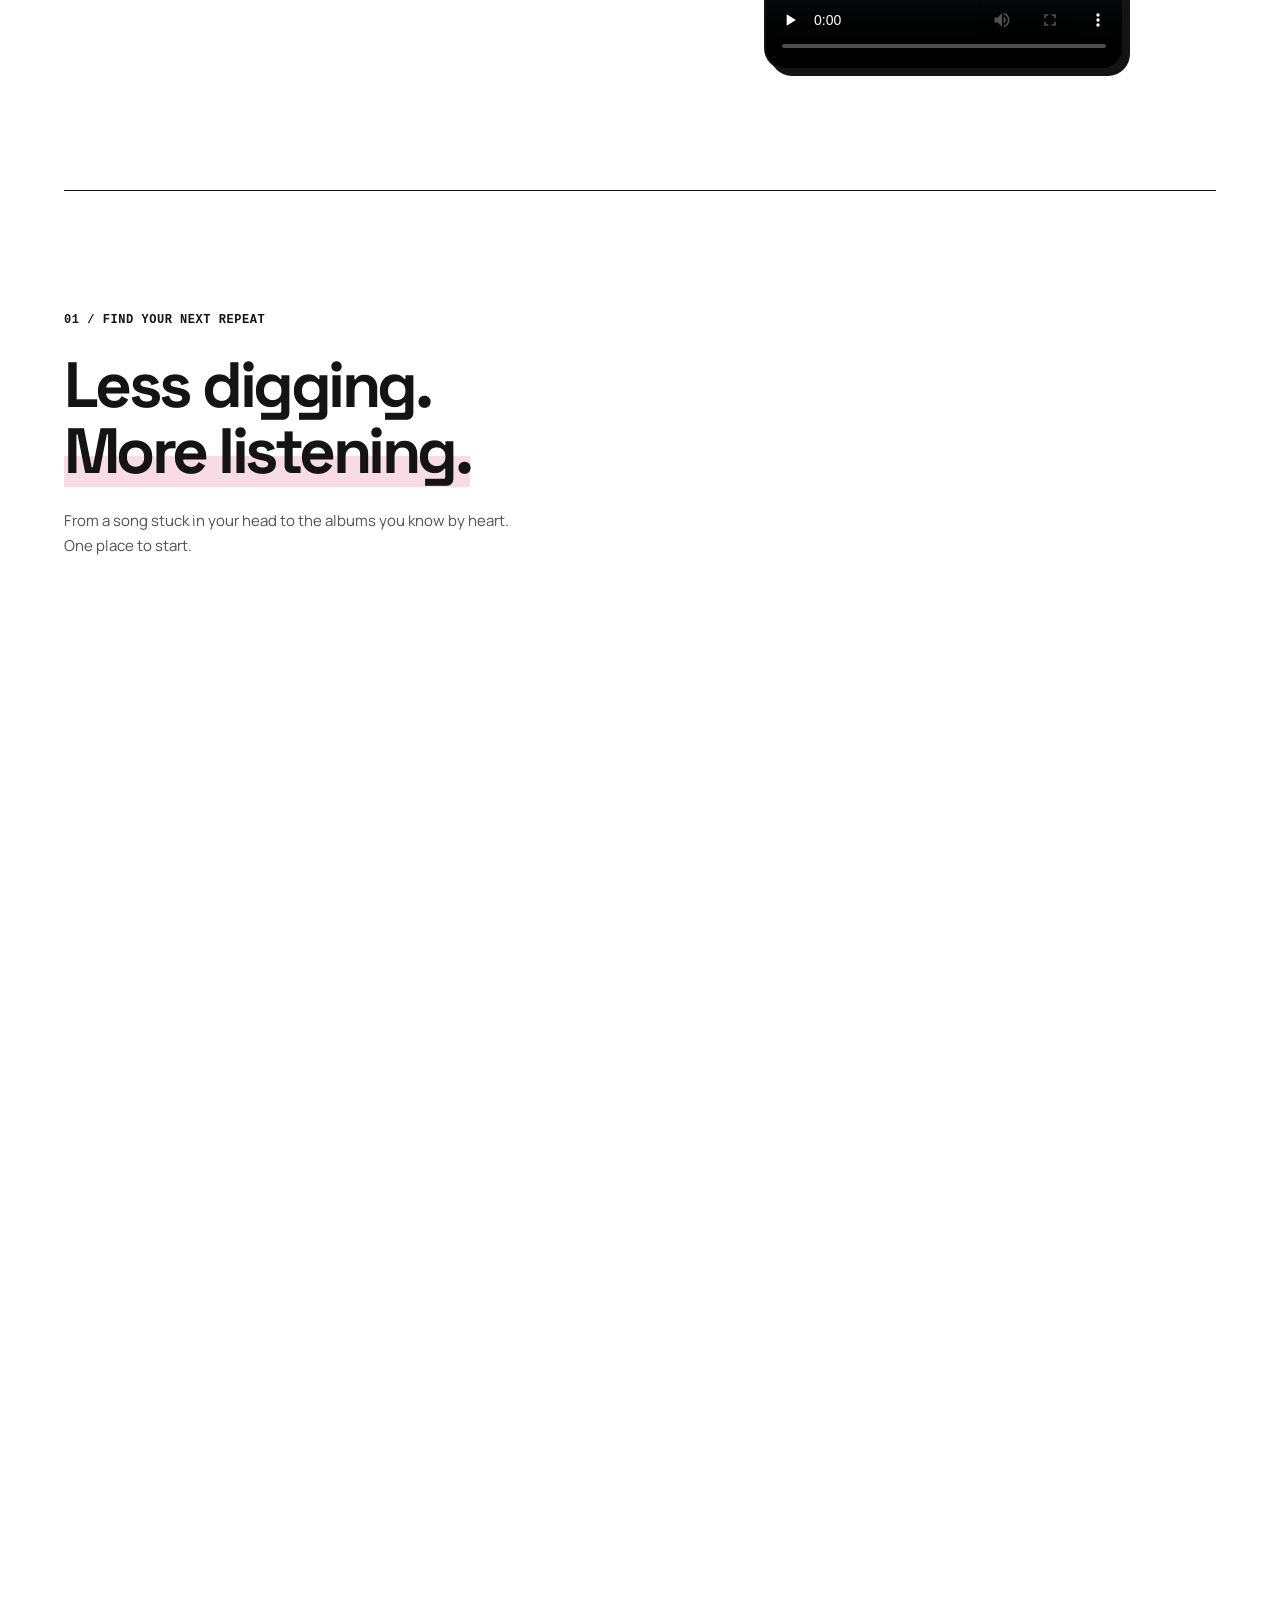
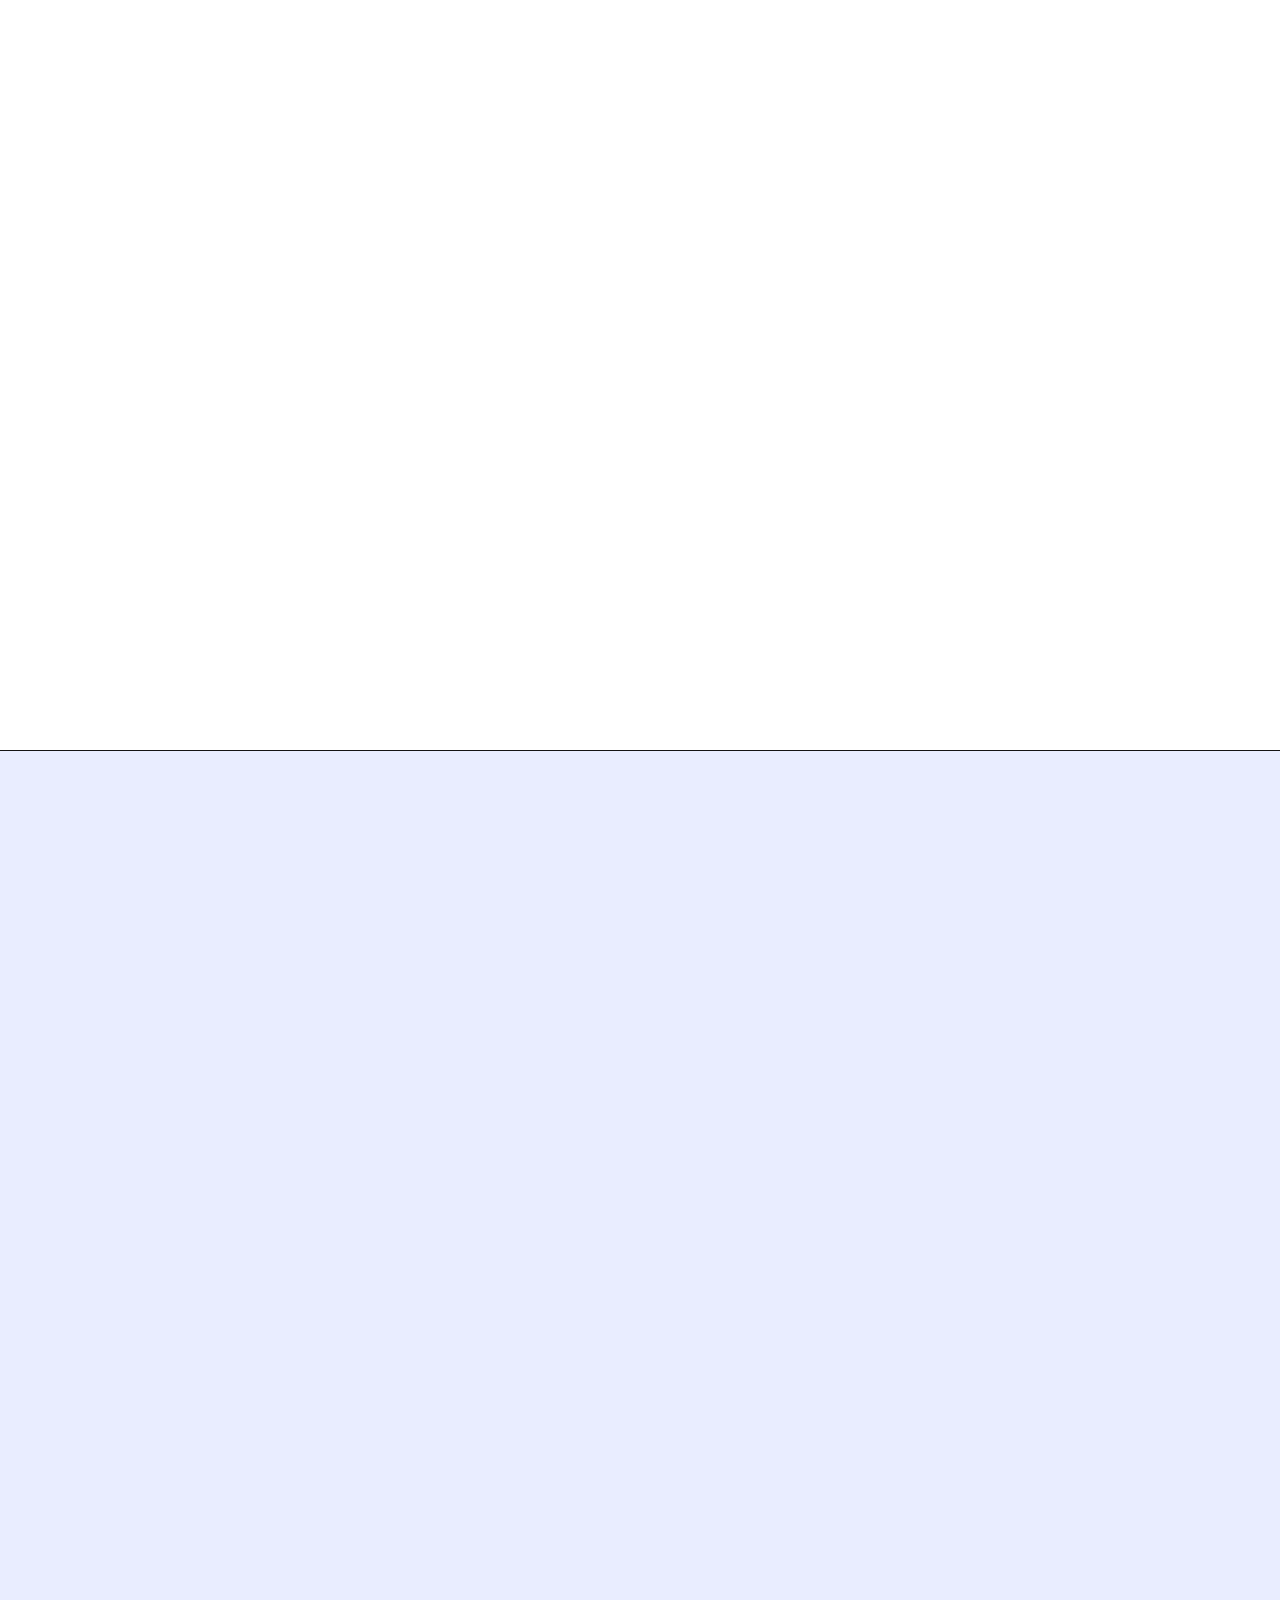
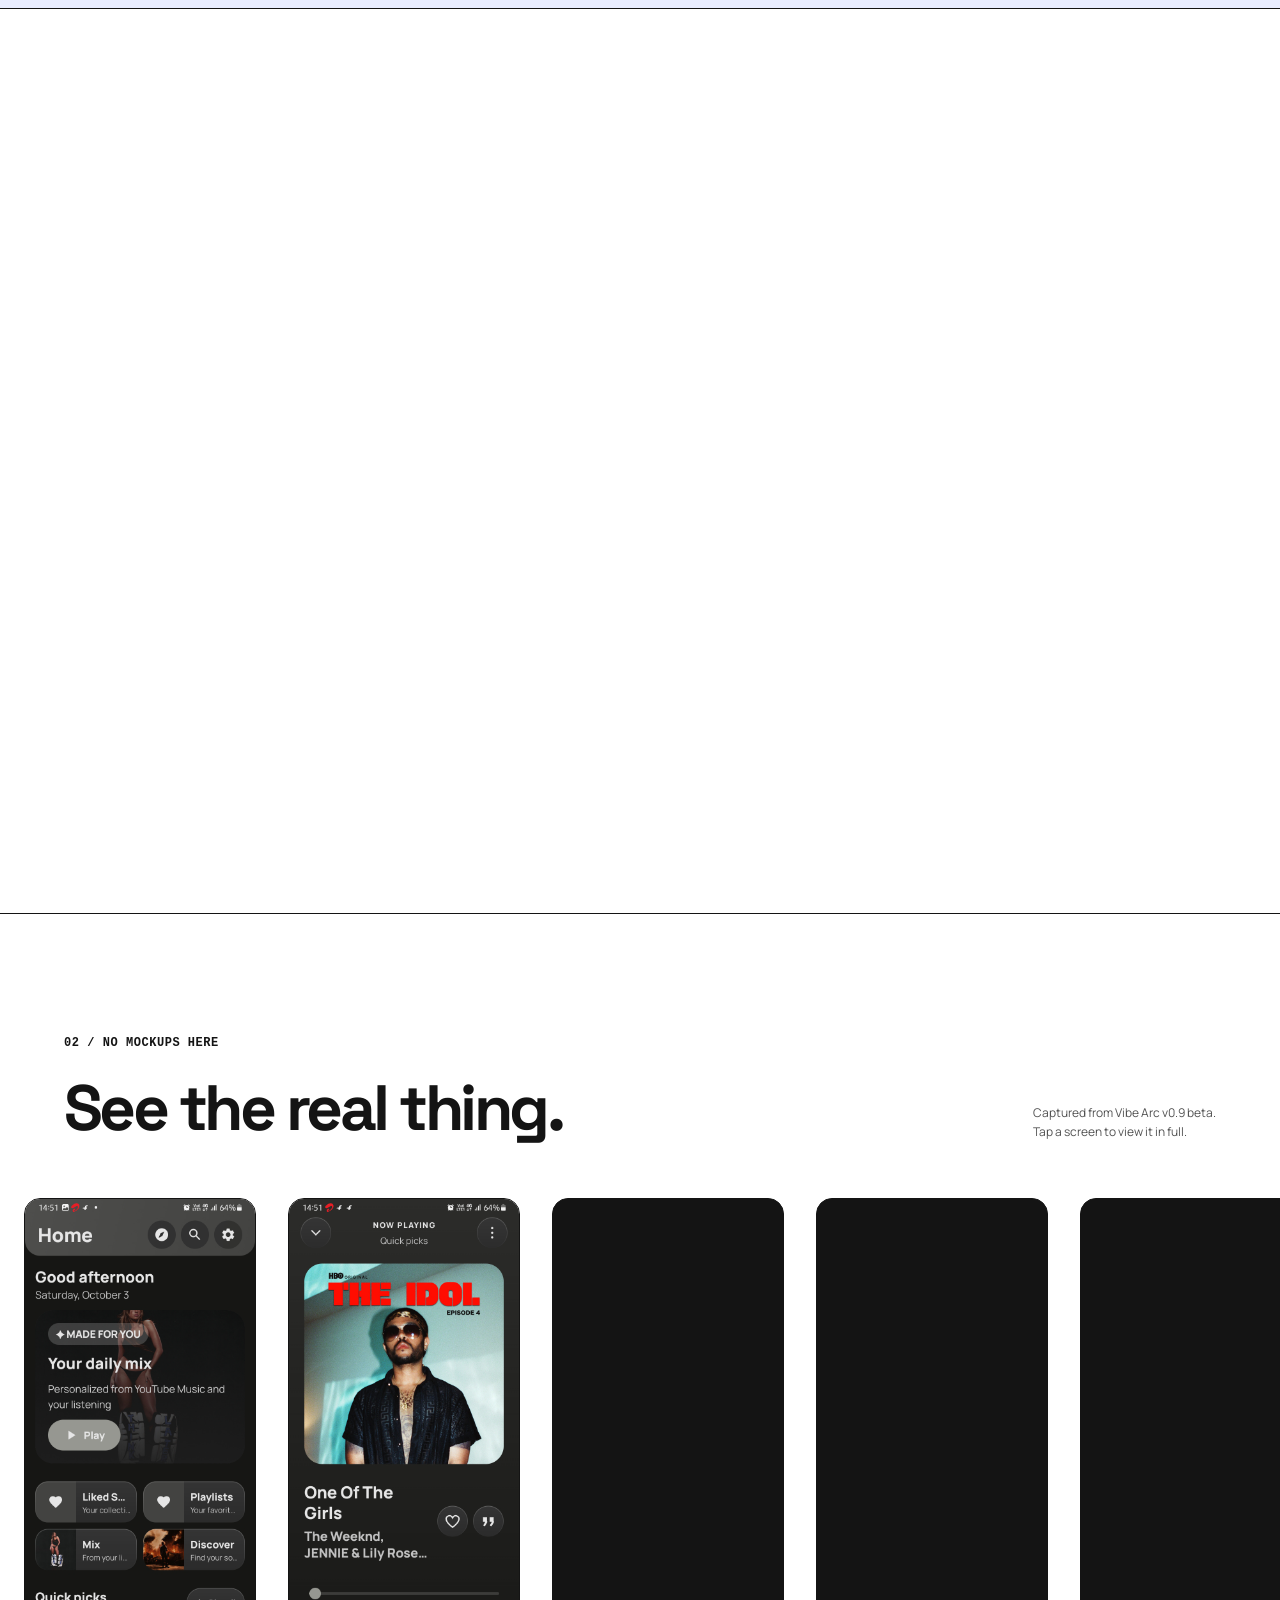
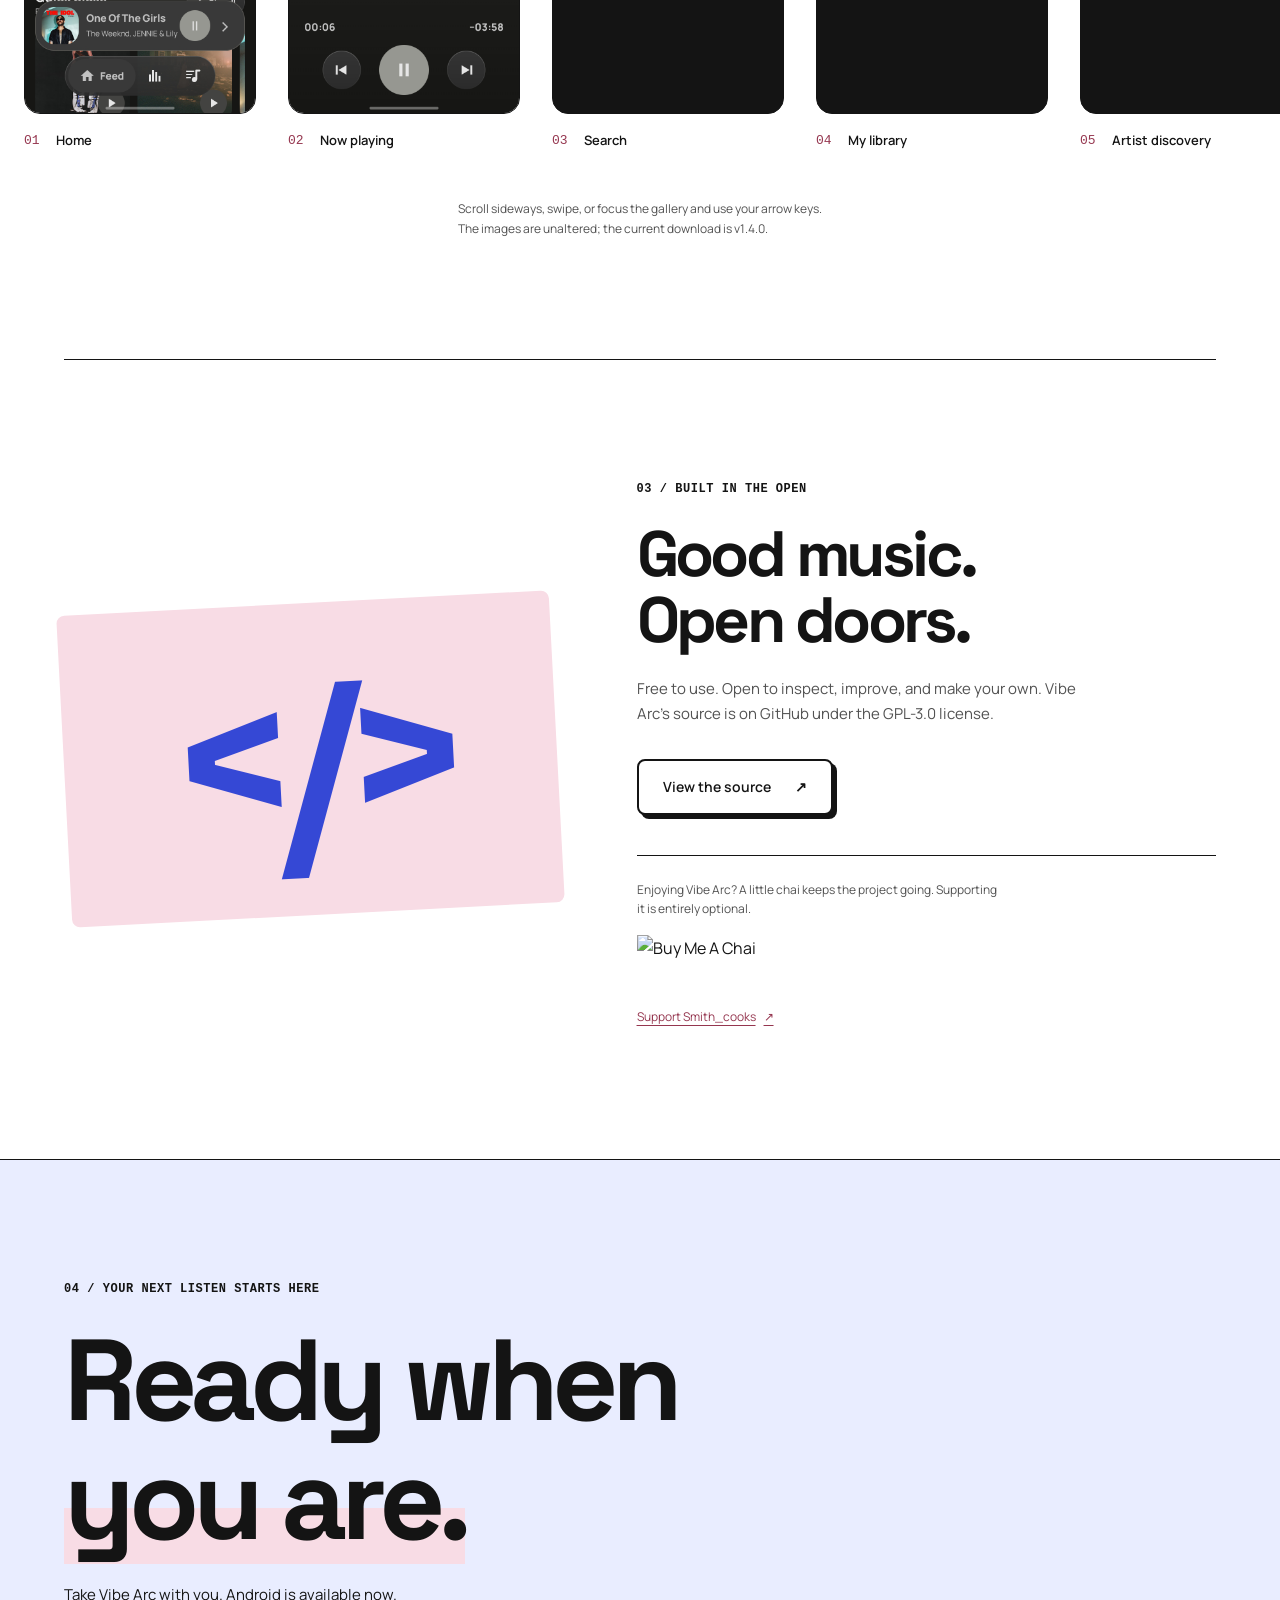
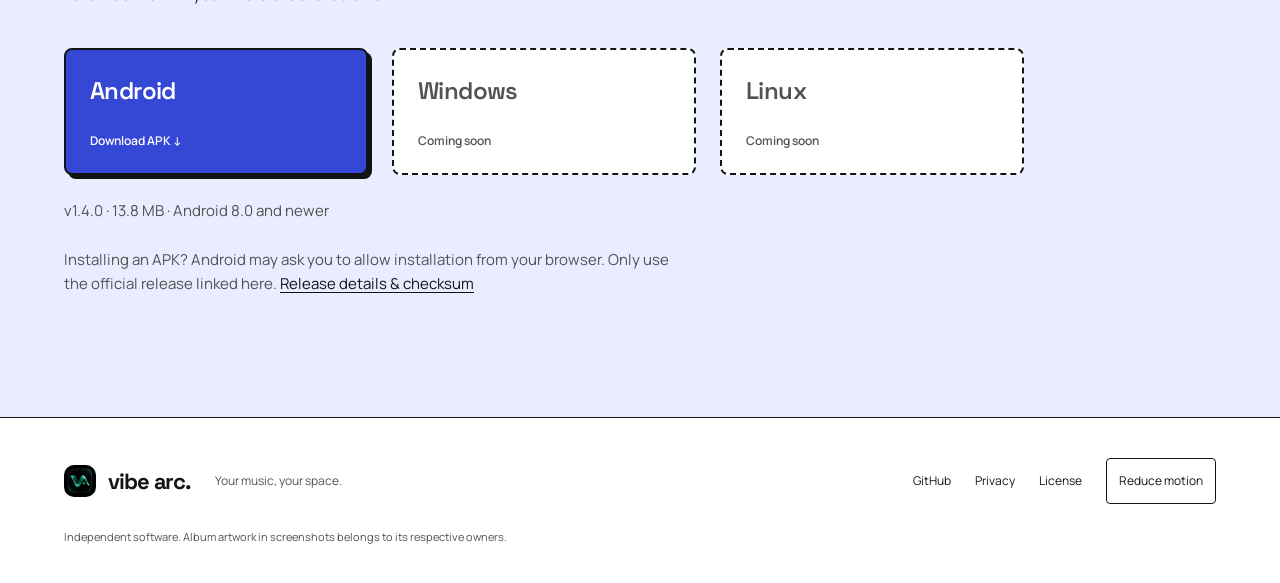
==== commit 5052281c: "docs: launch the promo and point downloads to VibeArc 1.4.0" ====
--- a/docs/index.html
+++ b/docs/index.html
@@ -6,7 +6,7 @@
   <meta name="description" content="Vibe Arc is a free, open-source Android music player. Explore the real app, make it yours, and download the Android APK.">
   <meta name="theme-color" content="#ffffff">
   <meta name="referrer" content="no-referrer">
-  <meta http-equiv="Content-Security-Policy" content="default-src 'self'; img-src 'self' data: https://buymeachai.ezee.li; style-src 'self'; script-src 'self'; font-src 'self'; object-src 'none'; base-uri 'none'; form-action 'none'">
+  <meta http-equiv="Content-Security-Policy" content="default-src 'self'; media-src 'self' https://github.com https://release-assets.githubusercontent.com https://objects.githubusercontent.com; img-src 'self' data: https://buymeachai.ezee.li; style-src 'self'; script-src 'self'; font-src 'self'; object-src 'none'; base-uri 'none'; form-action 'none'">
   <meta property="og:title" content="Vibe Arc — Your music, your space.">
   <meta property="og:description" content="A free, open-source music player for Android. Made for your daily soundtrack.">
   <meta property="og:image" content="https://smithcooks.github.io/VibeArc/icon.png">
@@ -15,7 +15,7 @@
   <link rel="canonical" href="https://smithcooks.github.io/VibeArc/">
   <link rel="icon" href="icon.png" type="image/png">
   <link rel="preload" href="space-grotesk.ttf" as="font" type="font/ttf" crossorigin>
-  <link rel="stylesheet" href="styles.css?v=header-chai-20261003">
+  <link rel="stylesheet" href="styles.css?v=release-140-promo">
   <script src="script.js?v=header-chai-20261003" defer></script>
   <title>Vibe Arc — Your music, your space.</title>
 </head>
@@ -34,8 +34,8 @@
           <h1 id="hero-title">Vibe Arc<span class="hero-period">.</span></h1>
           <p class="hero-heading">A music player.<br>A space for <span class="pink-mark">you.</span></p>
           <p class="intro">Your daily soundtrack, a beautiful player, and a library that feels like home. Free and open source.</p>
-          <div class="actions"><a class="button" href="https://github.com/smithcooks/VibeArc/releases/download/v1.3.0/VibeArc-v1.3.0.apk">Download APK <span aria-hidden="true">↓</span></a><a class="text-link" href="#screens">See the app <span aria-hidden="true">↘</span></a></div>
-          <p class="fine-print">v1.3.0 · Android 8.0+ · No purchase required</p>
+          <div class="actions"><a class="button" href="https://github.com/smithcooks/VibeArc/releases/download/v1.4.0/VibeArc-v1.4.0.apk">Download APK <span aria-hidden="true">↓</span></a><a class="text-link" href="#screens">See the app <span aria-hidden="true">↘</span></a></div>
+          <p class="fine-print">v1.4.0 · Android 8.0+ · No purchase required</p>
         </div>
         <div class="hero-art">
           <div class="hero-disc" aria-hidden="true"><span></span></div>
@@ -46,6 +46,11 @@
         </div>
       </div>
       <div class="hero-foot wrap"><span>YOUR MUSIC, YOUR SPACE.</span><a href="#features">Keep exploring <span aria-hidden="true">↓</span></a><span>INDEPENDENT & OPEN SOURCE</span></div>
+    </section>
+
+    <section class="promo wrap section" id="promo" aria-labelledby="promo-title">
+      <div class="feature-copy"><span class="index">[ VIBEARC IN MOTION ]</span><h2 id="promo-title">Your soundtrack.<br>Your space.</h2><p>A cinematic look at the real app. Thirty seconds of music, color, and a player that feels like you.</p><p class="micro-note">Real app captures · 30 seconds · No audio</p><a class="text-link" href="https://github.com/smithcooks/VibeArc/releases/download/v1.4.0/VibeArc-launch.mp4">Download the promo <span aria-hidden="true">↓</span></a></div>
+      <video class="promo-video" controls playsinline preload="none" width="1080" height="1920" poster="promo-poster.png" aria-label="VibeArc cinematic product promo, 30 seconds, no audio"><source src="https://github.com/smithcooks/VibeArc/releases/download/v1.4.0/VibeArc-launch.mp4" type="video/mp4"><a href="https://github.com/smithcooks/VibeArc/releases/download/v1.4.0/VibeArc-launch.mp4">Watch or download the VibeArc promo</a></video>
     </section>
 
     <section class="opening wrap section" id="features" aria-labelledby="opening-title">
@@ -72,7 +77,7 @@
     </section>
 
     <section class="feature wrap" aria-labelledby="settings-title">
-      <div class="feature-copy reveal"><span class="index">[ SETTINGS ]</span><h2 id="settings-title">A little control.<br>A lot of you.</h2><p>Keep your listening profile, connected account, playlist choices, and appearance settings in one place. No hunting through menus.</p><p class="micro-note">Online features depend on the provider and your account. Check the release notes for current availability.</p><a class="text-link" href="https://github.com/smithcooks/VibeArc/releases/tag/v1.3.0">Read the release notes <span aria-hidden="true">↗</span></a></div>
+      <div class="feature-copy reveal"><span class="index">[ SETTINGS ]</span><h2 id="settings-title">A little control.<br>A lot of you.</h2><p>Keep your listening profile, connected account, playlist choices, and appearance settings in one place. No hunting through menus.</p><p class="micro-note">Online features depend on the provider and your account. Check the release notes for current availability.</p><a class="text-link" href="https://github.com/smithcooks/VibeArc/releases/tag/v1.4.0">Read the release notes <span aria-hidden="true">↗</span></a></div>
       <div class="visual-stage settings-stage reveal"><span class="stage-label">YOUR PLAYER. YOUR PREFERENCES.</span><span class="settings-decor" aria-hidden="true">*</span><a class="screen-link" href="screenshots/accounts.jpg" data-screenshot data-title="Accounts & settings" aria-label="Expand Accounts and settings screenshot"><img class="phone-image" src="screenshots/accounts.jpg" width="720" height="1600" alt="Vibe Arc settings with YouTube Music account and playlist controls" loading="lazy" decoding="async"></a></div>
     </section>
 
@@ -88,12 +93,12 @@
         <figure><a href="screenshots/accounts.jpg" data-screenshot data-title="Accounts & settings"><img src="screenshots/accounts.jpg" width="720" height="1600" alt="Accounts and settings screenshot" loading="lazy" decoding="async"></a><figcaption><span>07</span> Settings</figcaption></figure>
         <figure><a href="screenshots/about.jpg" data-screenshot data-title="About Vibe Arc"><img src="screenshots/about.jpg" width="720" height="1600" alt="About screenshot showing Vibe Arc version 0.9.0 beta and privacy links" loading="lazy" decoding="async"></a><figcaption><span>08</span> About</figcaption></figure>
       </div>
-      <p class="rail-note wrap">Scroll sideways, swipe, or focus the gallery and use your arrow keys. The images are unaltered; the current download is v1.3.0.</p>
+      <p class="rail-note wrap">Scroll sideways, swipe, or focus the gallery and use your arrow keys. The images are unaltered; the current download is v1.4.0.</p>
     </section>
 
     <section class="open-source wrap section" aria-labelledby="source-title"><div class="source-mark" aria-hidden="true">&lt;/&gt;</div><div><p class="eyebrow">03 / BUILT IN THE OPEN</p><h2 id="source-title">Good music.<br>Open doors.</h2><p>Free to use. Open to inspect, improve, and make your own. Vibe Arc’s source is on GitHub under the GPL-3.0 license.</p><a class="button button-white" href="https://github.com/smithcooks/VibeArc">View the source <span aria-hidden="true">↗</span></a><div class="support"><p>Enjoying Vibe Arc? A little chai keeps the project going. Supporting it is entirely optional.</p><a class="chai-link" href="https://buymeachai.ezee.li/Smith_cooks" target="_blank" rel="noopener noreferrer"><img src="https://buymeachai.ezee.li/assets/images/buymeachai-button.png" alt="Buy Me A Chai" width="200" height="60" loading="lazy" decoding="async"></a><a class="support-fallback" href="https://buymeachai.ezee.li/Smith_cooks" target="_blank" rel="noopener noreferrer">Support Smith_cooks <span class="sr-only">(opens in a new tab)</span><span aria-hidden="true">↗</span></a></div></div></section>
 
-    <section class="download section" id="download" aria-labelledby="download-title"><div class="wrap"><p class="eyebrow">04 / YOUR NEXT LISTEN STARTS HERE</p><h2 id="download-title">Ready when<br><span class="pink-mark">you are.</span></h2><p>Take Vibe Arc with you. Android is available now.</p><div class="download-options"><a class="button" href="https://github.com/smithcooks/VibeArc/releases/download/v1.3.0/VibeArc-v1.3.0.apk">Android <span>Download APK <span aria-hidden="true">↓</span></span></a><button class="button platform" disabled>Windows <span>Coming soon</span></button><button class="button platform" disabled>Linux <span>Coming soon</span></button></div><p class="fine-print">v1.3.0 · 13.8 MB · Android 8.0 and newer</p><p class="install-note">Installing an APK? Android may ask you to allow installation from your browser. Only use the official release linked here. <a href="https://github.com/smithcooks/VibeArc/releases/tag/v1.3.0">Release details & checksum</a></p></div></section>
+    <section class="download section" id="download" aria-labelledby="download-title"><div class="wrap"><p class="eyebrow">04 / YOUR NEXT LISTEN STARTS HERE</p><h2 id="download-title">Ready when<br><span class="pink-mark">you are.</span></h2><p>Take Vibe Arc with you. Android is available now.</p><div class="download-options"><a class="button" href="https://github.com/smithcooks/VibeArc/releases/download/v1.4.0/VibeArc-v1.4.0.apk">Android <span>Download APK <span aria-hidden="true">↓</span></span></a><button class="button platform" disabled>Windows <span>Coming soon</span></button><button class="button platform" disabled>Linux <span>Coming soon</span></button></div><p class="fine-print">v1.4.0 · 13.8 MB · Android 8.0 and newer</p><p class="install-note">Installing an APK? Android may ask you to allow installation from your browser. Only use the official release linked here. <a href="https://github.com/smithcooks/VibeArc/releases/tag/v1.4.0">Release details & checksum</a></p></div></section>
   </main>
   <footer class="footer wrap"><a class="brand" href="#main"><img src="icon.png" width="32" height="32" alt=""><span>vibe arc.</span></a><p>Your music, your space.</p><nav aria-label="Footer navigation"><a href="https://github.com/smithcooks/VibeArc">GitHub</a><a href="https://github.com/smithcooks/VibeArc/blob/main/PRIVACY.md">Privacy</a><a href="https://github.com/smithcooks/VibeArc/blob/main/LICENSE">License</a></nav><button class="motion-toggle" id="motion-toggle" aria-pressed="false">Reduce motion</button><small>Independent software. Album artwork in screenshots belongs to its respective owners.</small></footer>
   <dialog id="screenshot-dialog" aria-labelledby="dialog-title"><div class="dialog-bar"><h2 id="dialog-title">App screenshot</h2><button class="button button-white button-small" id="close-dialog" autofocus>Close <span aria-hidden="true">×</span></button></div><img id="dialog-image" src="screenshots/player.jpg" width="720" height="1600" alt="Now playing screenshot"><p>Unaltered capture · v0.9 beta</p></dialog>
--- a/docs/styles.css
+++ b/docs/styles.css
@@ -149,3 +149,6 @@
 @media(max-width:359px){.header-chai{width:120px}}
 @media(prefers-reduced-motion:reduce){html{scroll-behavior:auto}*,*::before,*::after{animation:none!important;transition:none!important}.motion-on .reveal:not(.visible){opacity:1;transform:none}.hero-shot:hover,.screen-link:hover .phone-image,.screen-rail a:hover img{transform:none}}
 html.reduce-motion{scroll-behavior:auto}.reduce-motion *, .reduce-motion *::before,.reduce-motion *::after{animation:none!important;transition:none!important}.reduce-motion .reveal{opacity:1!important;transform:none!important}.reduce-motion .hero-shot:hover,.reduce-motion .screen-link:hover .phone-image,.reduce-motion .screen-rail a:hover img{transform:none}
+.promo{display:grid;align-items:center;gap:40px;border-bottom:1px solid var(--line)}
+.promo-video{display:block;width:min(100%,360px);height:auto;aspect-ratio:9/16;margin-inline:auto;background:var(--ink);border:2px solid var(--line);border-radius:22px;box-shadow:6px 6px 0 var(--line)}
+@media(min-width:768px){.promo{grid-template-columns:1fr 1fr;gap:64px}}
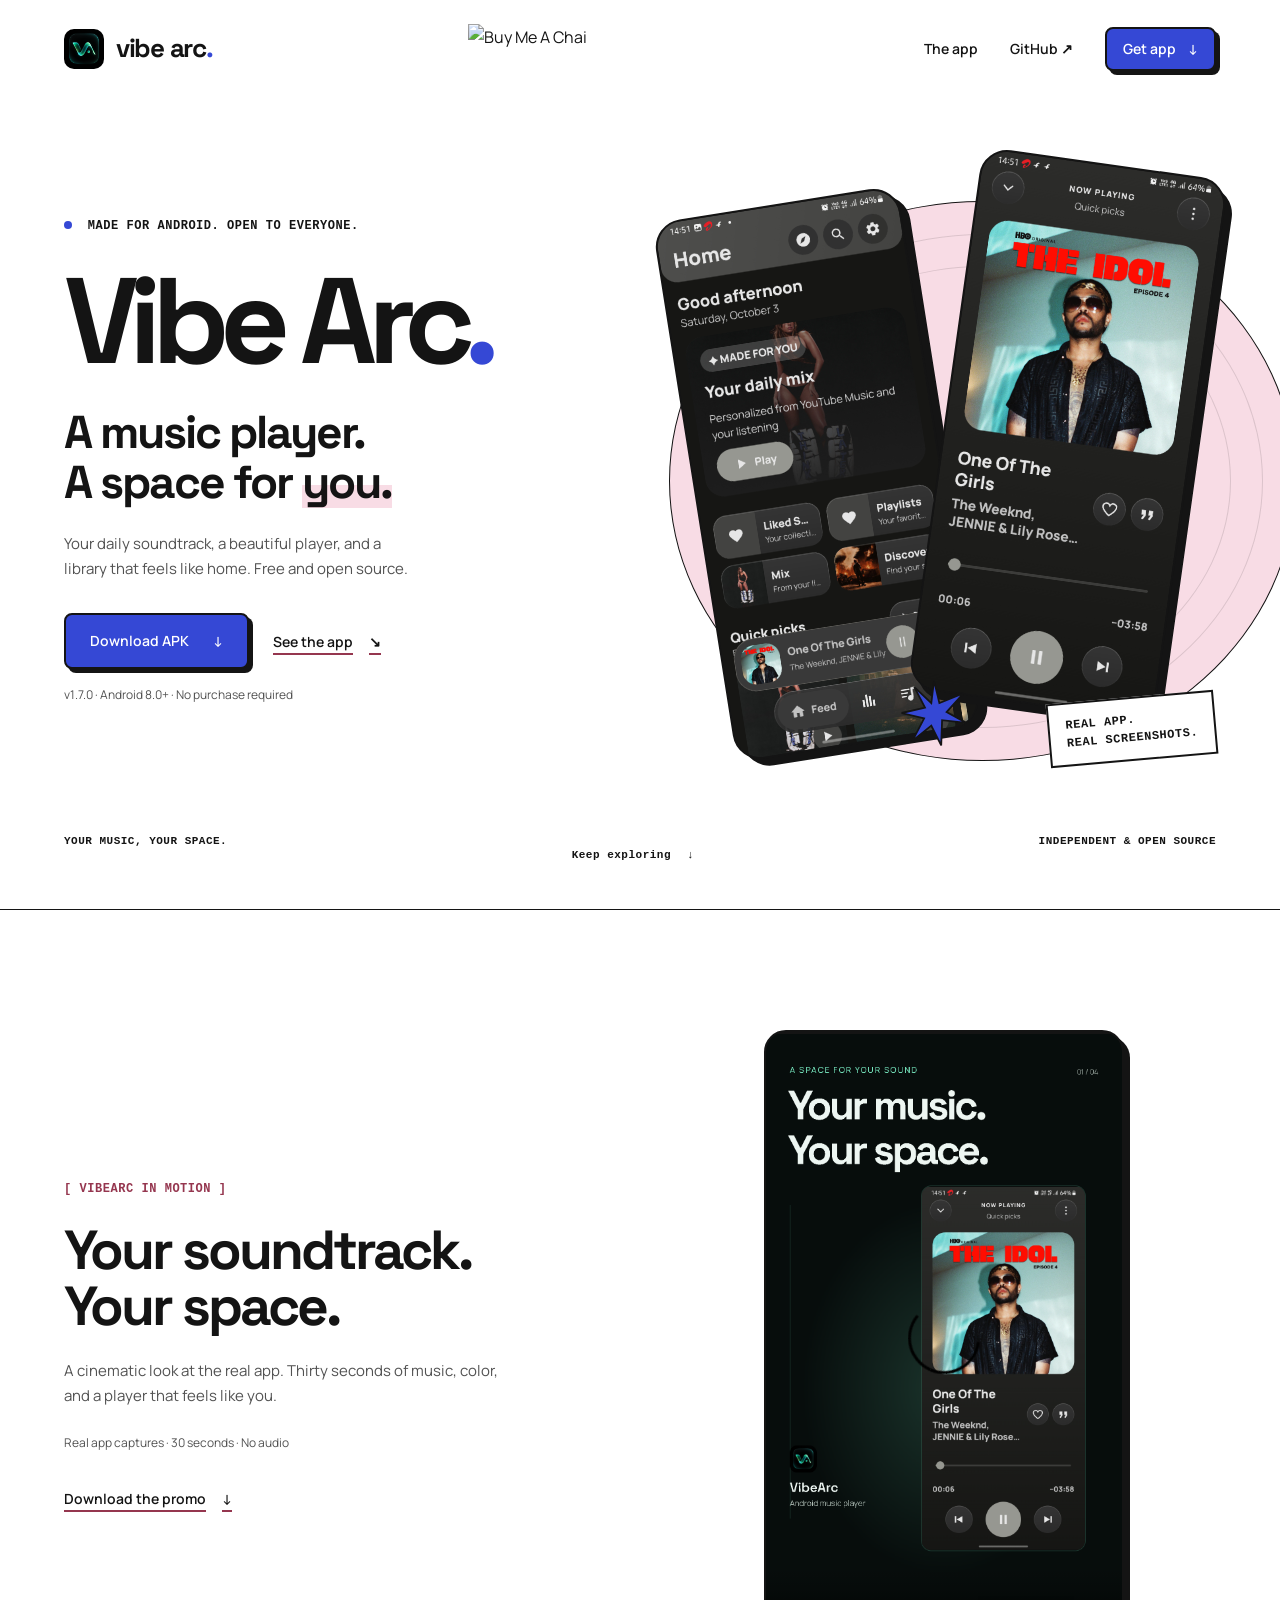
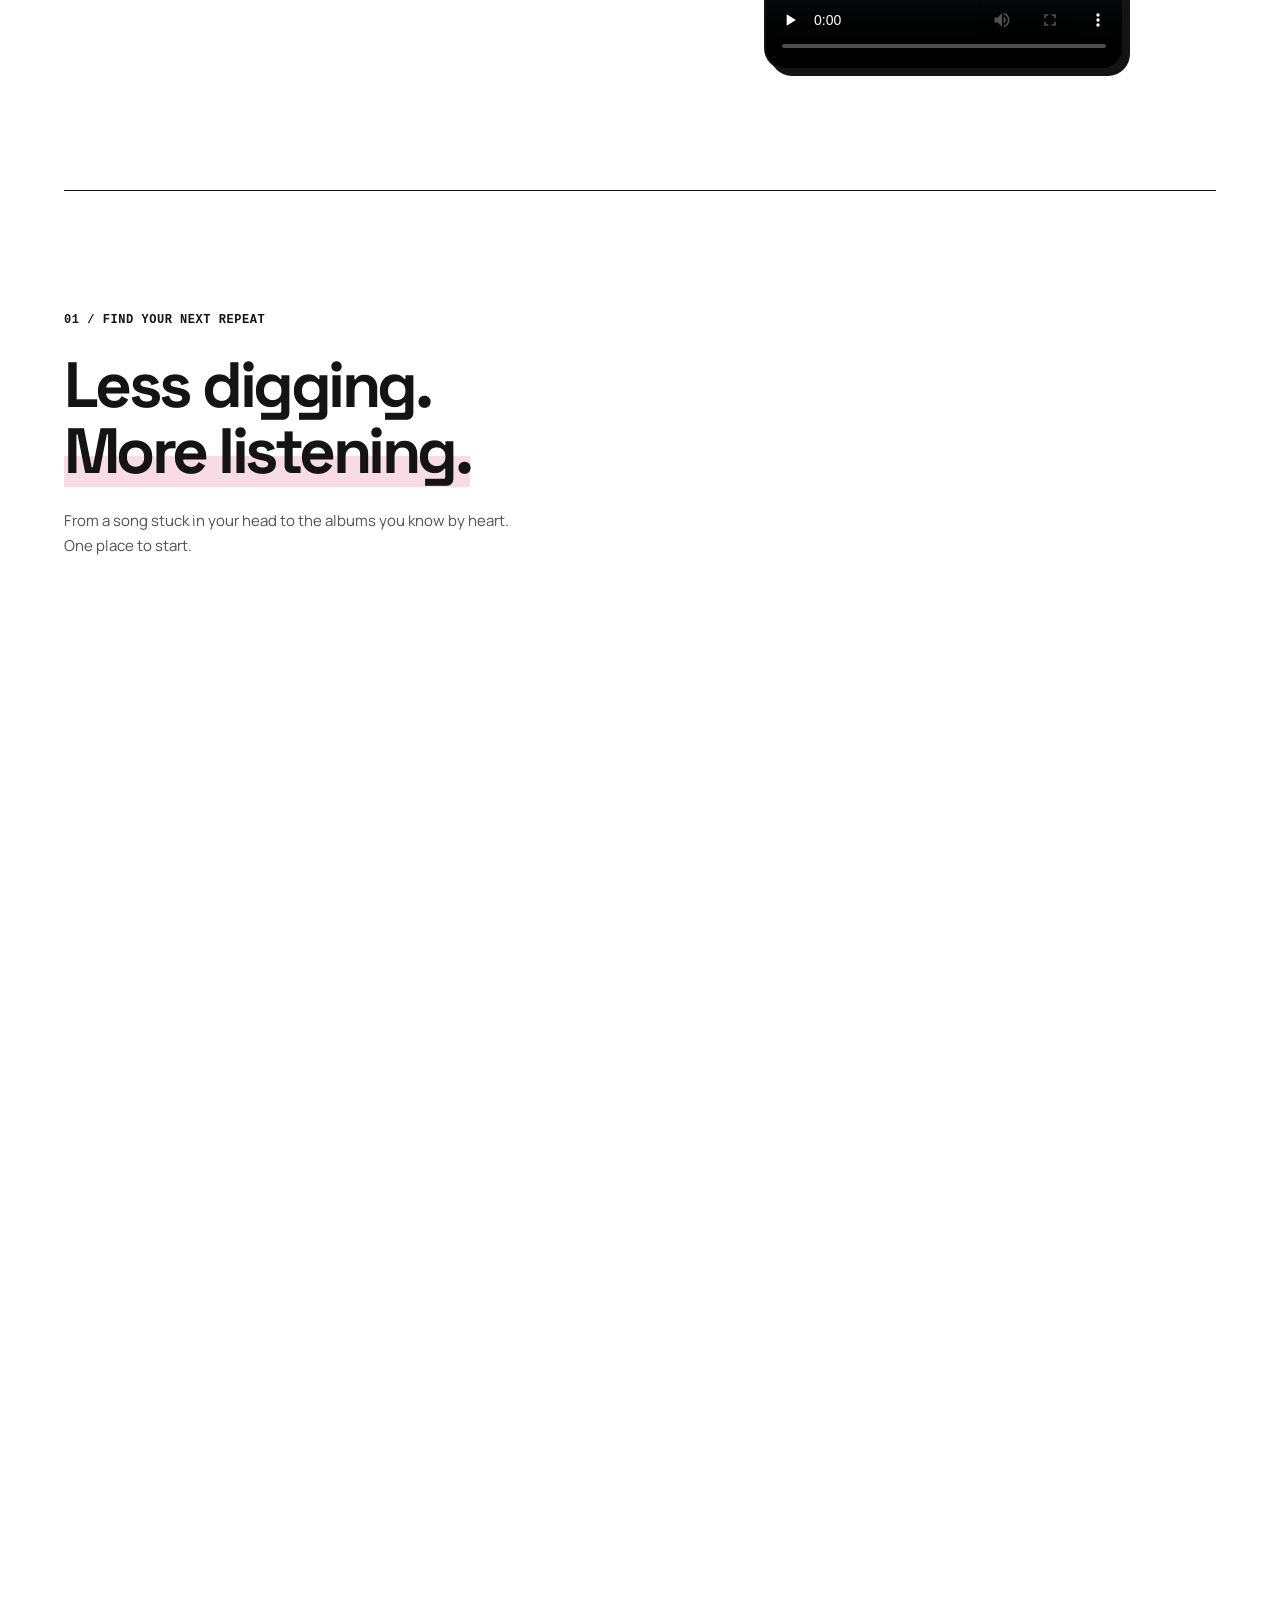
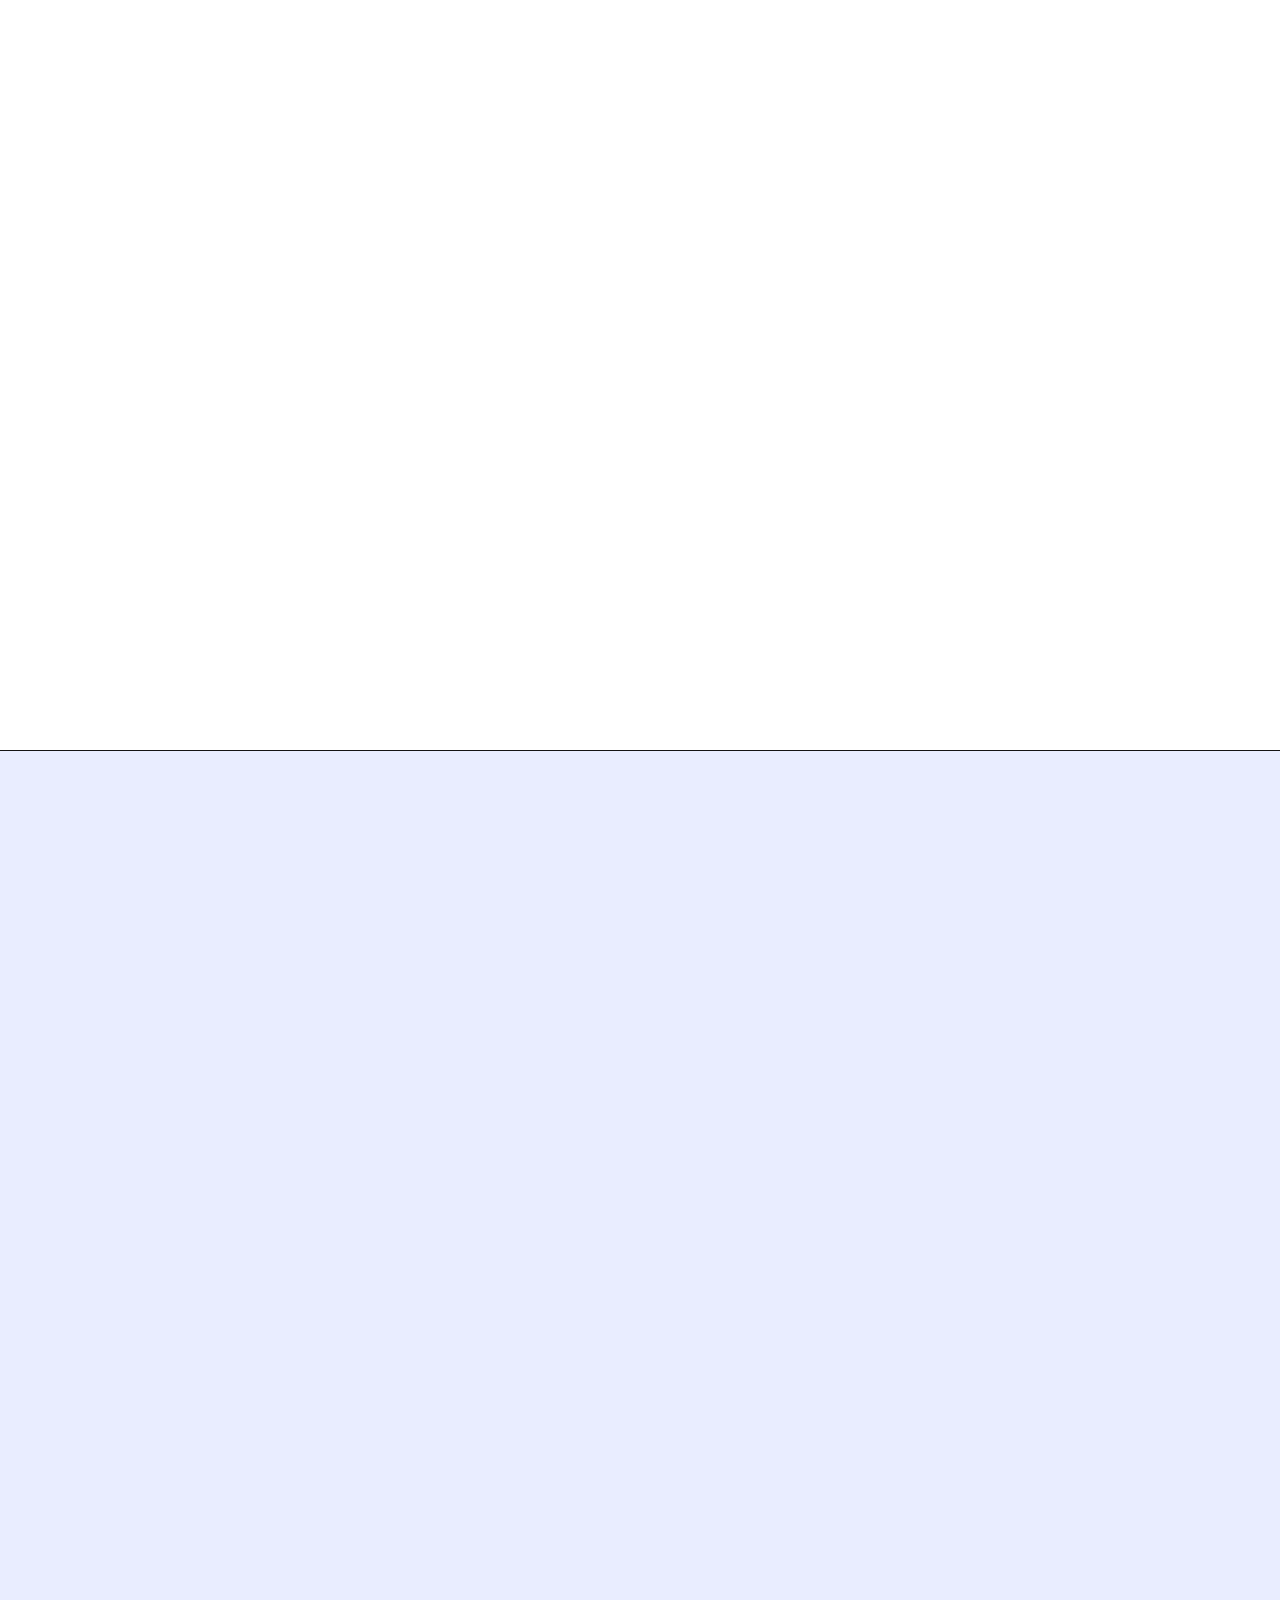
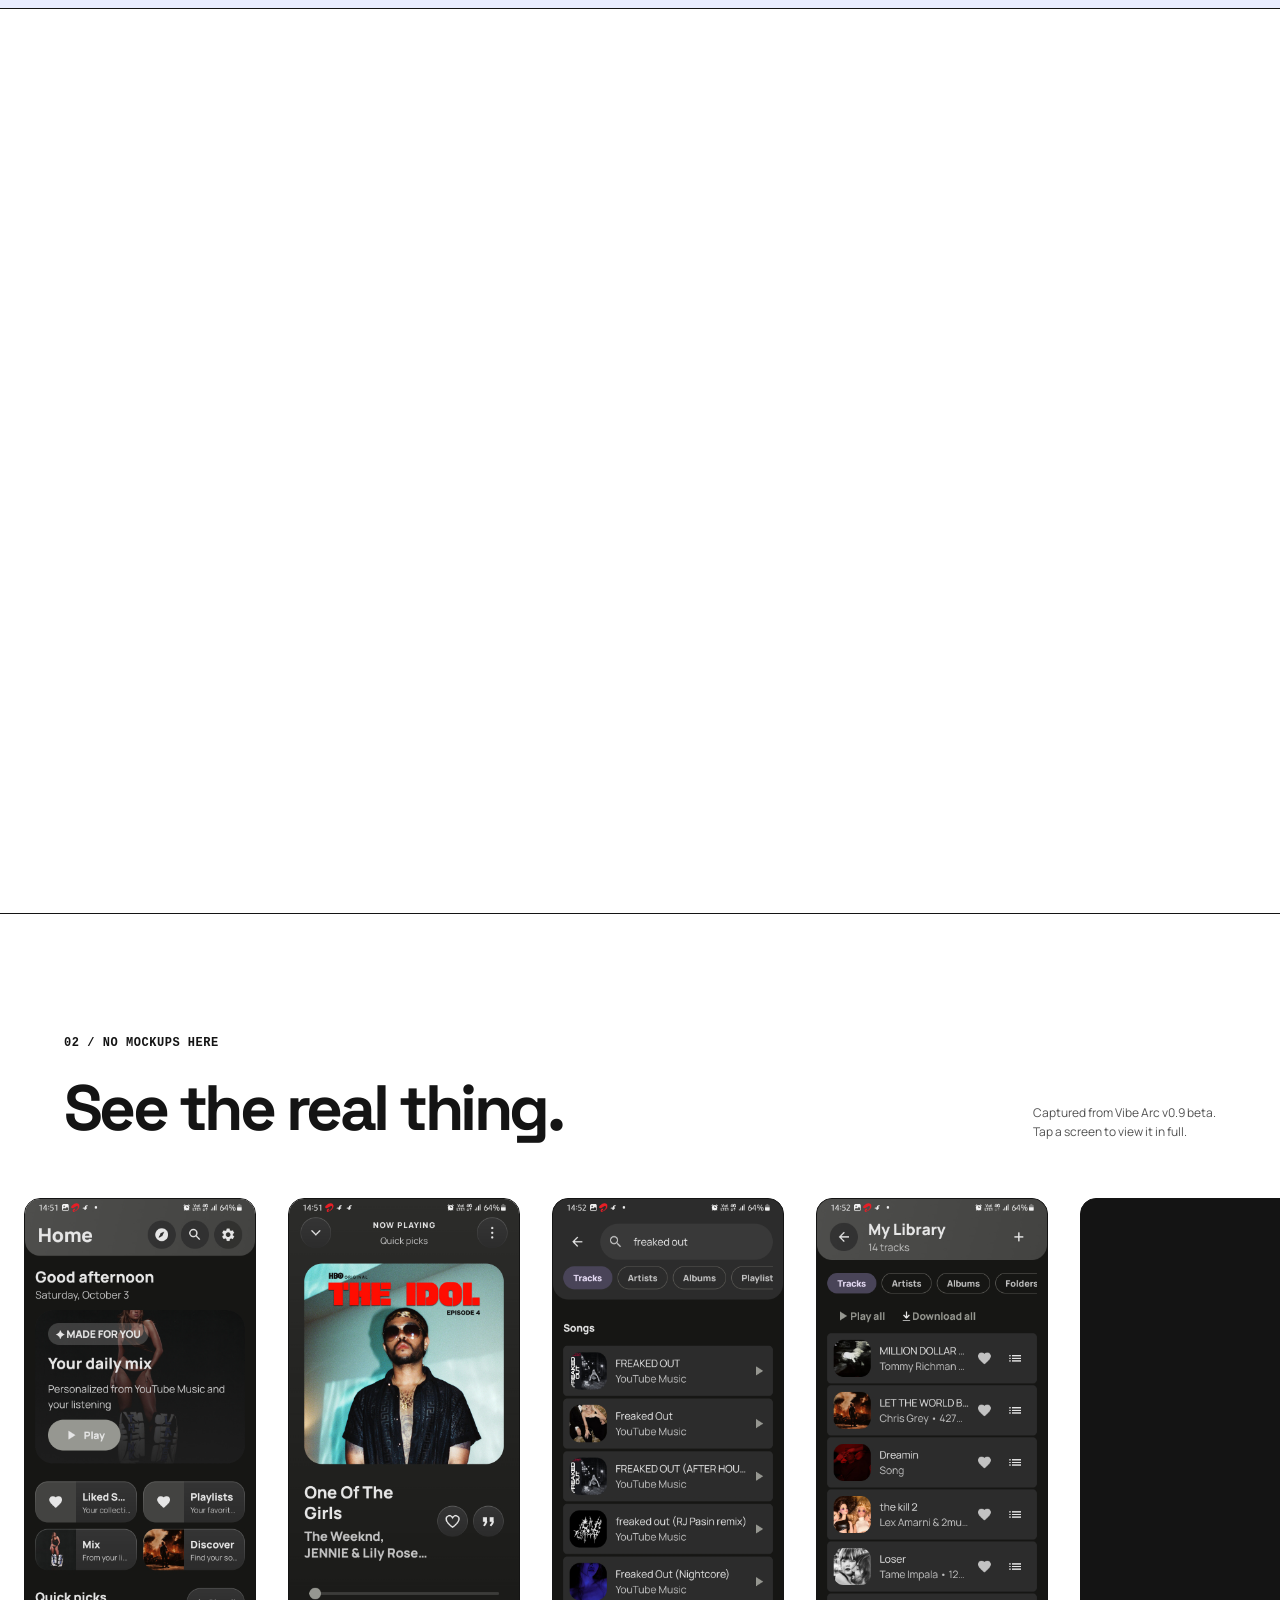
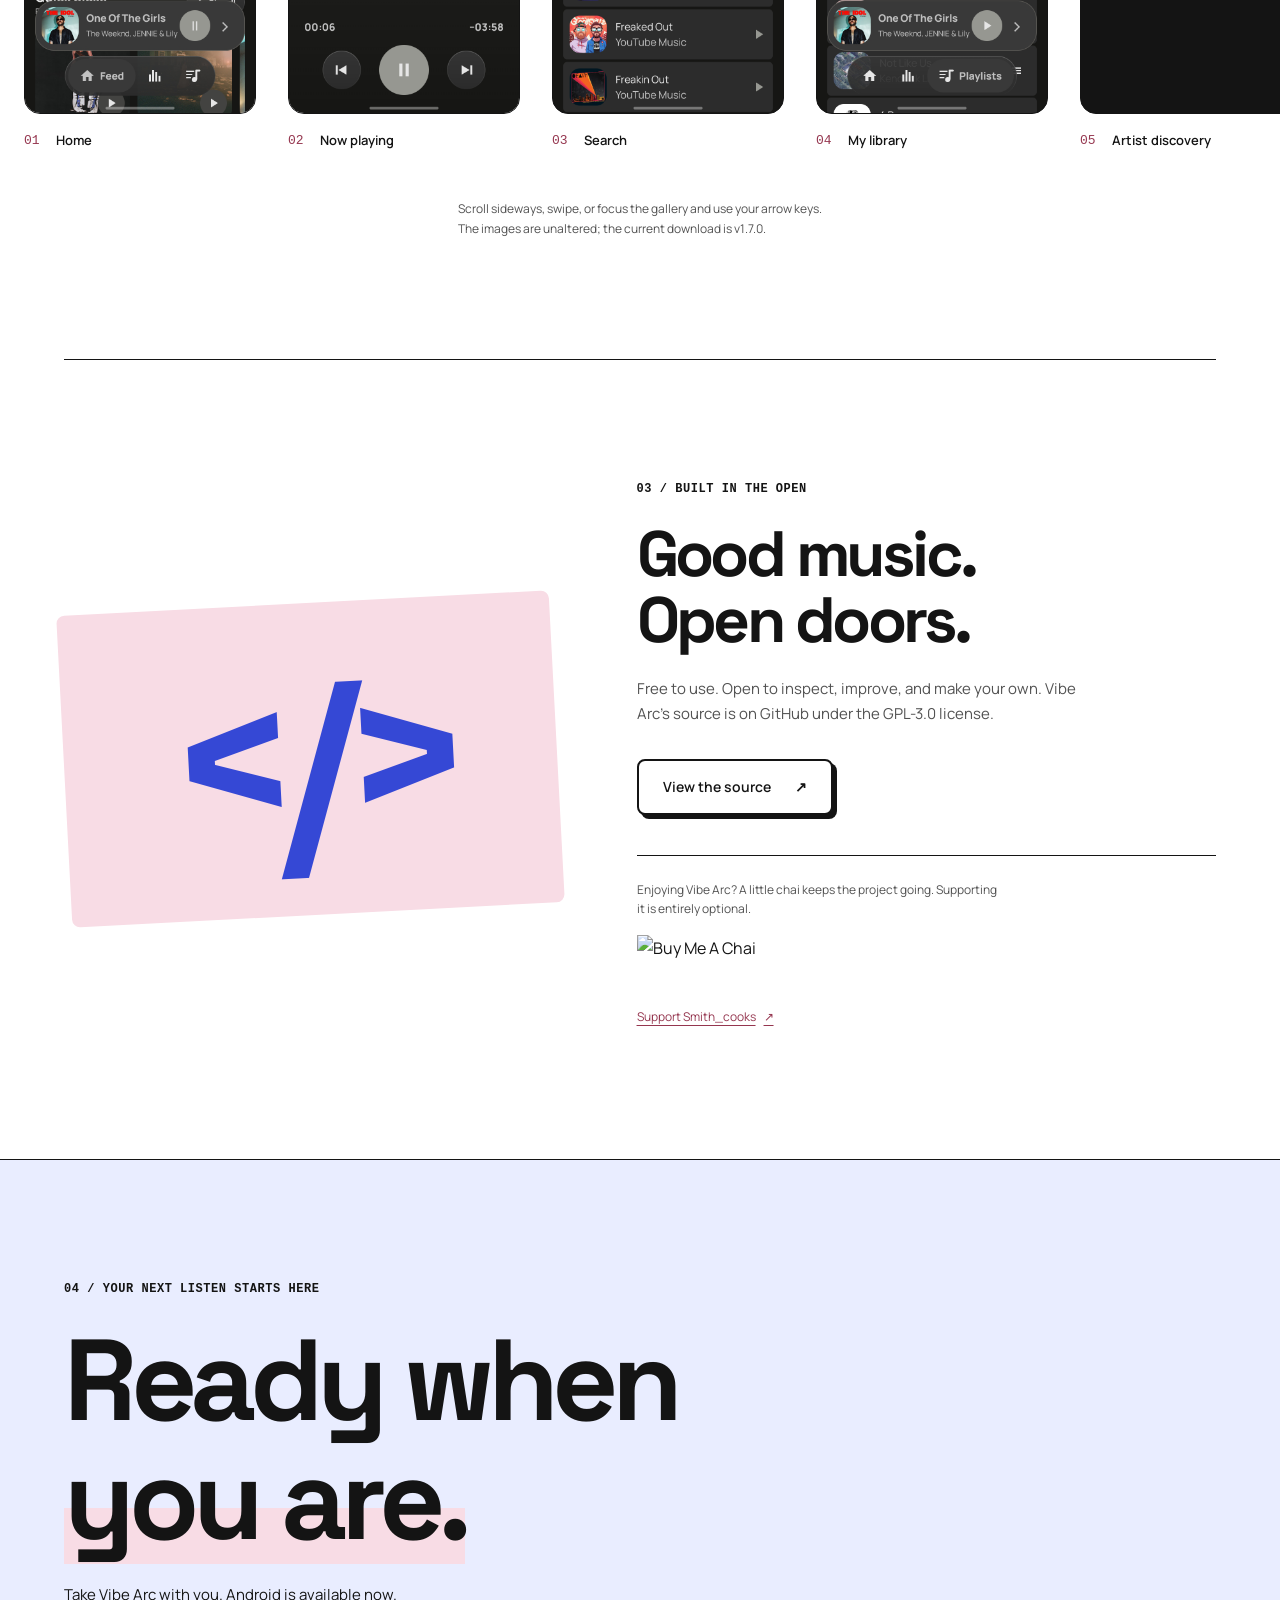
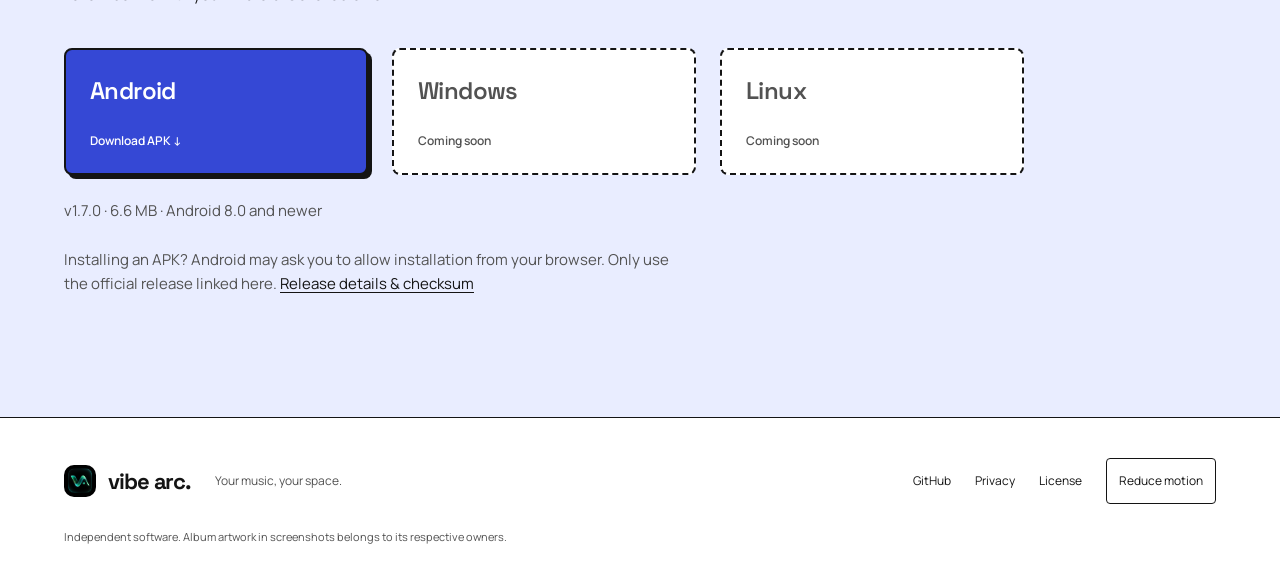
==== commit b6e5f563: "feat: release v1.7.0 themes, fluid controls and automatic queues Publish the source used for the sig" ====
--- a/docs/index.html
+++ b/docs/index.html
@@ -34,8 +34,8 @@
           <h1 id="hero-title">Vibe Arc<span class="hero-period">.</span></h1>
           <p class="hero-heading">A music player.<br>A space for <span class="pink-mark">you.</span></p>
           <p class="intro">Your daily soundtrack, a beautiful player, and a library that feels like home. Free and open source.</p>
-          <div class="actions"><a class="button" href="https://github.com/smithcooks/VibeArc/releases/download/v1.4.0/VibeArc-v1.4.0.apk">Download APK <span aria-hidden="true">↓</span></a><a class="text-link" href="#screens">See the app <span aria-hidden="true">↘</span></a></div>
-          <p class="fine-print">v1.4.0 · Android 8.0+ · No purchase required</p>
+          <div class="actions"><a class="button" href="https://github.com/smithcooks/VibeArc/releases/download/v1.7.0/VibeArc-v1.7.0.apk">Download APK <span aria-hidden="true">↓</span></a><a class="text-link" href="#screens">See the app <span aria-hidden="true">↘</span></a></div>
+          <p class="fine-print">v1.7.0 · Android 8.0+ · No purchase required</p>
         </div>
         <div class="hero-art">
           <div class="hero-disc" aria-hidden="true"><span></span></div>
@@ -77,7 +77,7 @@
     </section>
 
     <section class="feature wrap" aria-labelledby="settings-title">
-      <div class="feature-copy reveal"><span class="index">[ SETTINGS ]</span><h2 id="settings-title">A little control.<br>A lot of you.</h2><p>Keep your listening profile, connected account, playlist choices, and appearance settings in one place. No hunting through menus.</p><p class="micro-note">Online features depend on the provider and your account. Check the release notes for current availability.</p><a class="text-link" href="https://github.com/smithcooks/VibeArc/releases/tag/v1.4.0">Read the release notes <span aria-hidden="true">↗</span></a></div>
+      <div class="feature-copy reveal"><span class="index">[ SETTINGS ]</span><h2 id="settings-title">A little control.<br>A lot of you.</h2><p>Keep your listening profile, connected account, playlist choices, and appearance settings in one place. No hunting through menus.</p><p class="micro-note">Online features depend on the provider and your account. Check the release notes for current availability.</p><a class="text-link" href="https://github.com/smithcooks/VibeArc/releases/tag/v1.7.0">Read the release notes <span aria-hidden="true">↗</span></a></div>
       <div class="visual-stage settings-stage reveal"><span class="stage-label">YOUR PLAYER. YOUR PREFERENCES.</span><span class="settings-decor" aria-hidden="true">*</span><a class="screen-link" href="screenshots/accounts.jpg" data-screenshot data-title="Accounts & settings" aria-label="Expand Accounts and settings screenshot"><img class="phone-image" src="screenshots/accounts.jpg" width="720" height="1600" alt="Vibe Arc settings with YouTube Music account and playlist controls" loading="lazy" decoding="async"></a></div>
     </section>
 
@@ -93,12 +93,12 @@
         <figure><a href="screenshots/accounts.jpg" data-screenshot data-title="Accounts & settings"><img src="screenshots/accounts.jpg" width="720" height="1600" alt="Accounts and settings screenshot" loading="lazy" decoding="async"></a><figcaption><span>07</span> Settings</figcaption></figure>
         <figure><a href="screenshots/about.jpg" data-screenshot data-title="About Vibe Arc"><img src="screenshots/about.jpg" width="720" height="1600" alt="About screenshot showing Vibe Arc version 0.9.0 beta and privacy links" loading="lazy" decoding="async"></a><figcaption><span>08</span> About</figcaption></figure>
       </div>
-      <p class="rail-note wrap">Scroll sideways, swipe, or focus the gallery and use your arrow keys. The images are unaltered; the current download is v1.4.0.</p>
+      <p class="rail-note wrap">Scroll sideways, swipe, or focus the gallery and use your arrow keys. The images are unaltered; the current download is v1.7.0.</p>
     </section>
 
     <section class="open-source wrap section" aria-labelledby="source-title"><div class="source-mark" aria-hidden="true">&lt;/&gt;</div><div><p class="eyebrow">03 / BUILT IN THE OPEN</p><h2 id="source-title">Good music.<br>Open doors.</h2><p>Free to use. Open to inspect, improve, and make your own. Vibe Arc’s source is on GitHub under the GPL-3.0 license.</p><a class="button button-white" href="https://github.com/smithcooks/VibeArc">View the source <span aria-hidden="true">↗</span></a><div class="support"><p>Enjoying Vibe Arc? A little chai keeps the project going. Supporting it is entirely optional.</p><a class="chai-link" href="https://buymeachai.ezee.li/Smith_cooks" target="_blank" rel="noopener noreferrer"><img src="https://buymeachai.ezee.li/assets/images/buymeachai-button.png" alt="Buy Me A Chai" width="200" height="60" loading="lazy" decoding="async"></a><a class="support-fallback" href="https://buymeachai.ezee.li/Smith_cooks" target="_blank" rel="noopener noreferrer">Support Smith_cooks <span class="sr-only">(opens in a new tab)</span><span aria-hidden="true">↗</span></a></div></div></section>
 
-    <section class="download section" id="download" aria-labelledby="download-title"><div class="wrap"><p class="eyebrow">04 / YOUR NEXT LISTEN STARTS HERE</p><h2 id="download-title">Ready when<br><span class="pink-mark">you are.</span></h2><p>Take Vibe Arc with you. Android is available now.</p><div class="download-options"><a class="button" href="https://github.com/smithcooks/VibeArc/releases/download/v1.4.0/VibeArc-v1.4.0.apk">Android <span>Download APK <span aria-hidden="true">↓</span></span></a><button class="button platform" disabled>Windows <span>Coming soon</span></button><button class="button platform" disabled>Linux <span>Coming soon</span></button></div><p class="fine-print">v1.4.0 · 13.8 MB · Android 8.0 and newer</p><p class="install-note">Installing an APK? Android may ask you to allow installation from your browser. Only use the official release linked here. <a href="https://github.com/smithcooks/VibeArc/releases/tag/v1.4.0">Release details & checksum</a></p></div></section>
+    <section class="download section" id="download" aria-labelledby="download-title"><div class="wrap"><p class="eyebrow">04 / YOUR NEXT LISTEN STARTS HERE</p><h2 id="download-title">Ready when<br><span class="pink-mark">you are.</span></h2><p>Take Vibe Arc with you. Android is available now.</p><div class="download-options"><a class="button" href="https://github.com/smithcooks/VibeArc/releases/download/v1.7.0/VibeArc-v1.7.0.apk">Android <span>Download APK <span aria-hidden="true">↓</span></span></a><button class="button platform" disabled>Windows <span>Coming soon</span></button><button class="button platform" disabled>Linux <span>Coming soon</span></button></div><p class="fine-print">v1.7.0 · 6.6 MB · Android 8.0 and newer</p><p class="install-note">Installing an APK? Android may ask you to allow installation from your browser. Only use the official release linked here. <a href="https://github.com/smithcooks/VibeArc/releases/tag/v1.7.0">Release details & checksum</a></p></div></section>
   </main>
   <footer class="footer wrap"><a class="brand" href="#main"><img src="icon.png" width="32" height="32" alt=""><span>vibe arc.</span></a><p>Your music, your space.</p><nav aria-label="Footer navigation"><a href="https://github.com/smithcooks/VibeArc">GitHub</a><a href="https://github.com/smithcooks/VibeArc/blob/main/PRIVACY.md">Privacy</a><a href="https://github.com/smithcooks/VibeArc/blob/main/LICENSE">License</a></nav><button class="motion-toggle" id="motion-toggle" aria-pressed="false">Reduce motion</button><small>Independent software. Album artwork in screenshots belongs to its respective owners.</small></footer>
   <dialog id="screenshot-dialog" aria-labelledby="dialog-title"><div class="dialog-bar"><h2 id="dialog-title">App screenshot</h2><button class="button button-white button-small" id="close-dialog" autofocus>Close <span aria-hidden="true">×</span></button></div><img id="dialog-image" src="screenshots/player.jpg" width="720" height="1600" alt="Now playing screenshot"><p>Unaltered capture · v0.9 beta</p></dialog>
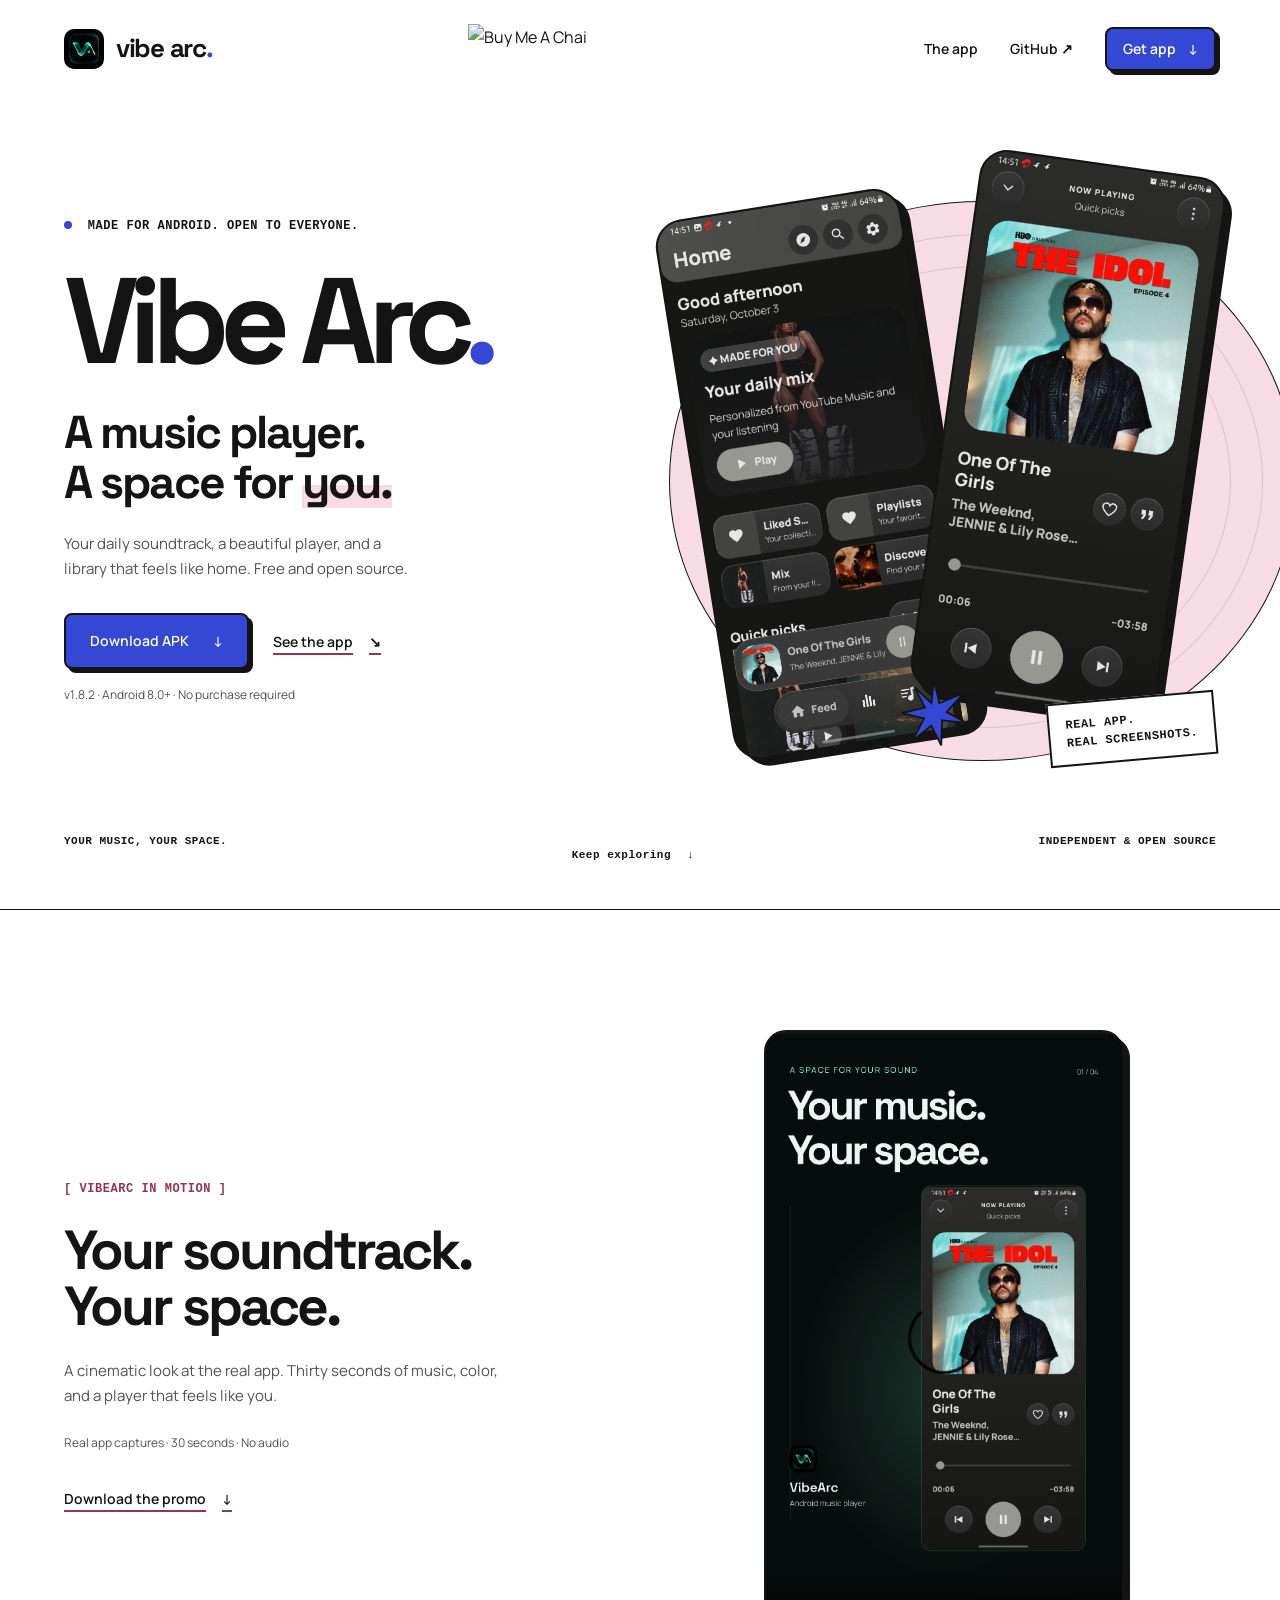
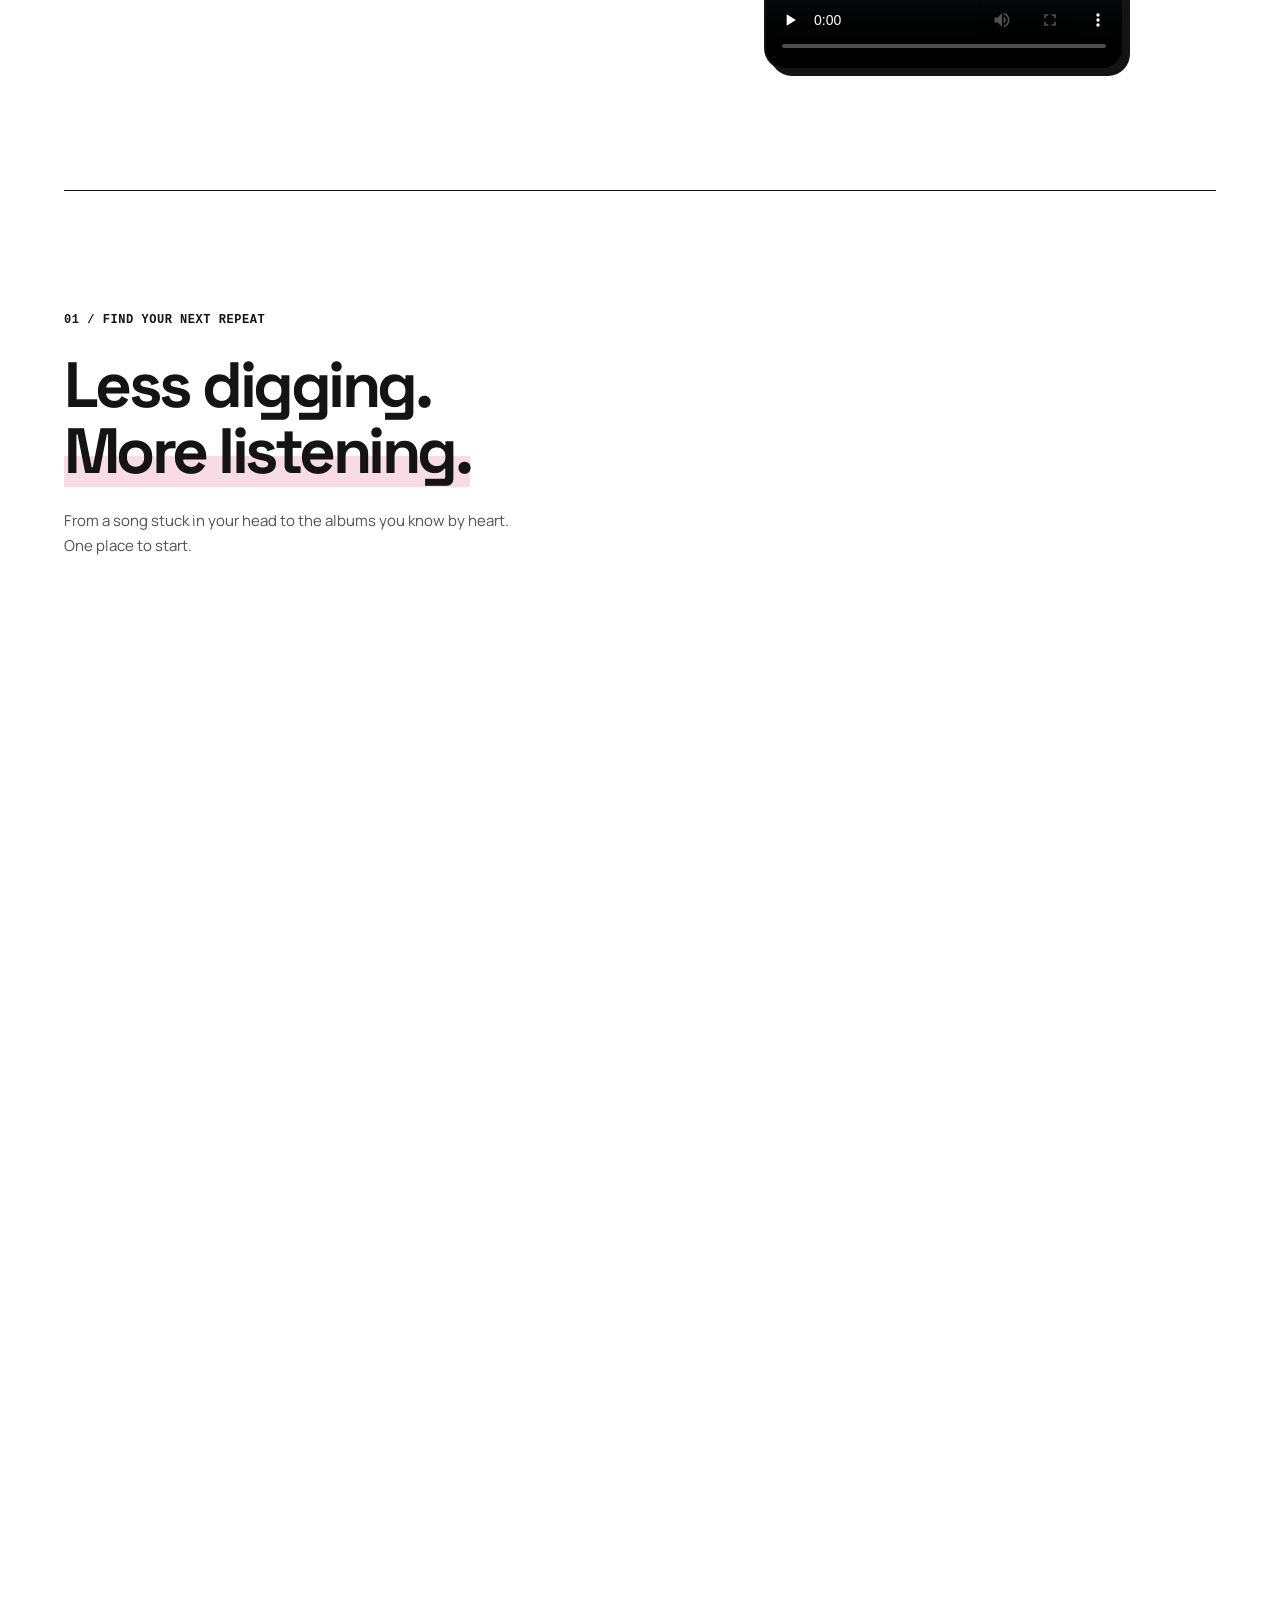
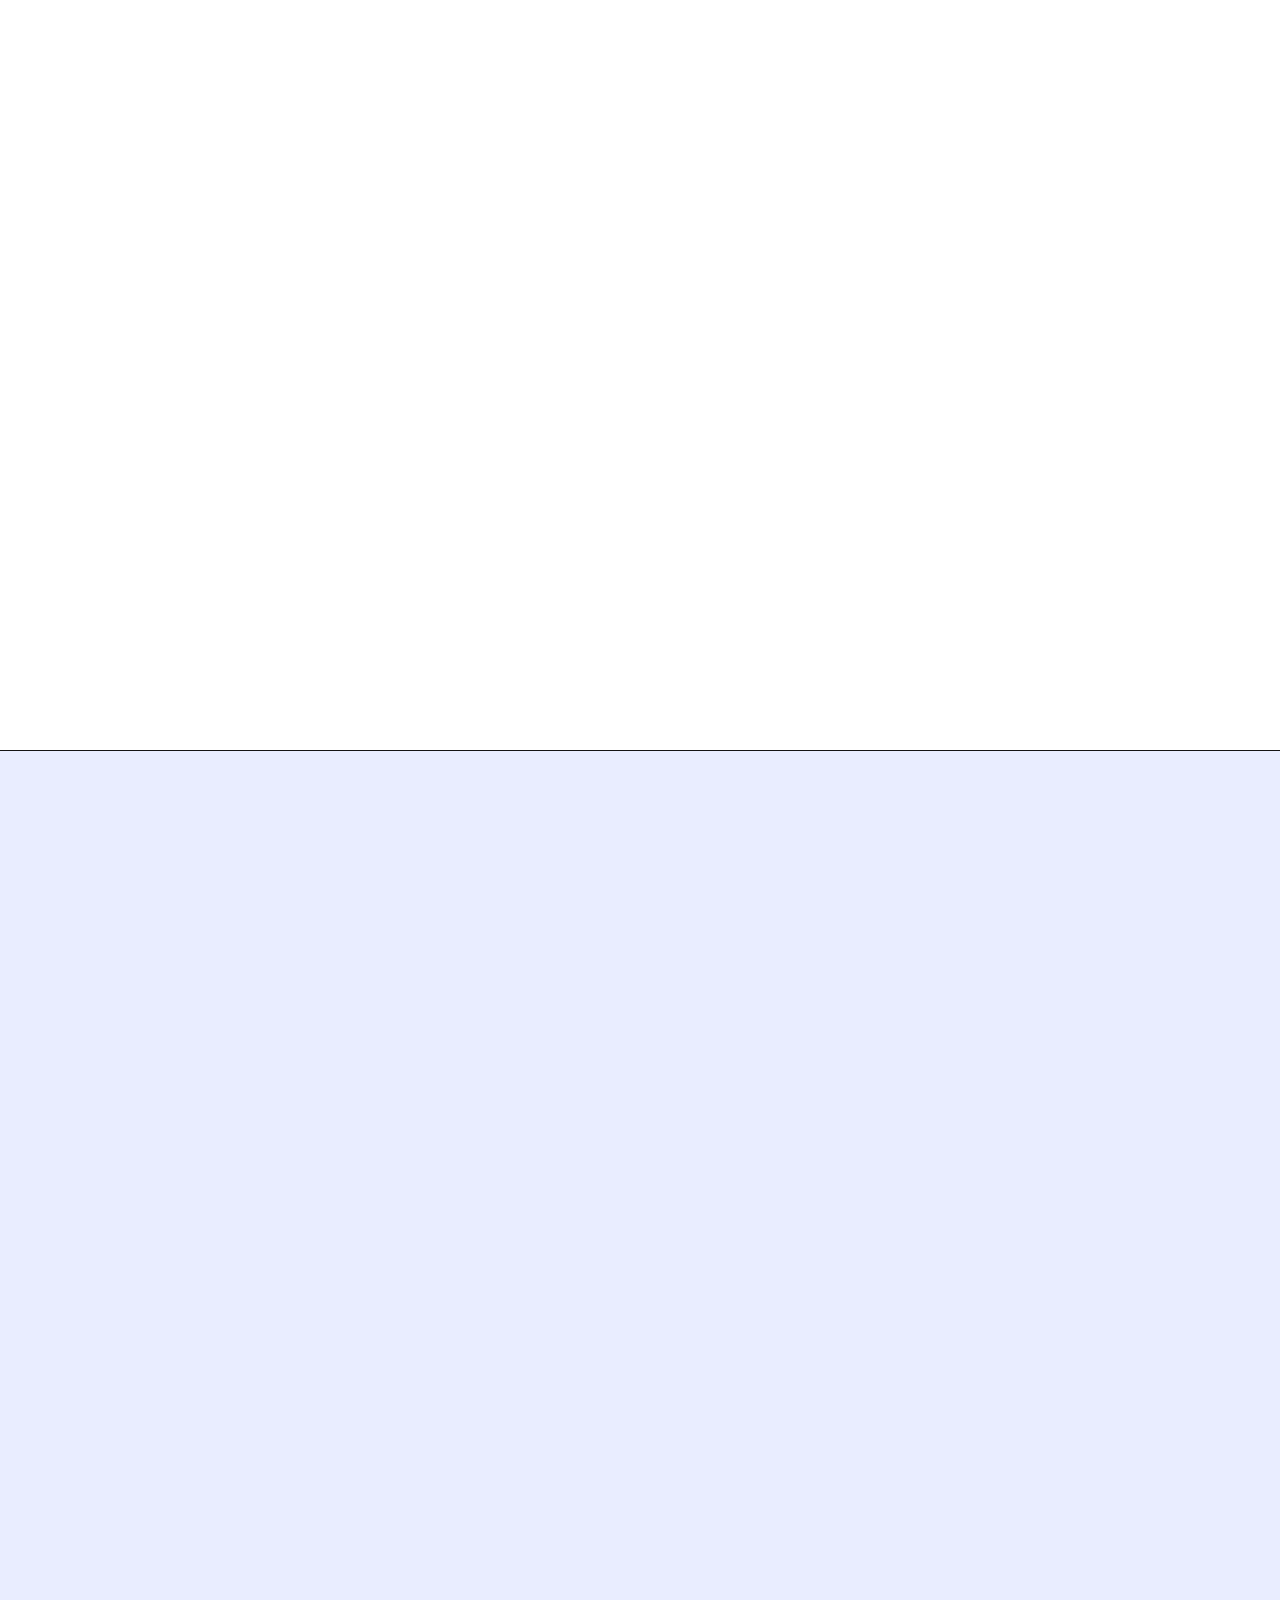
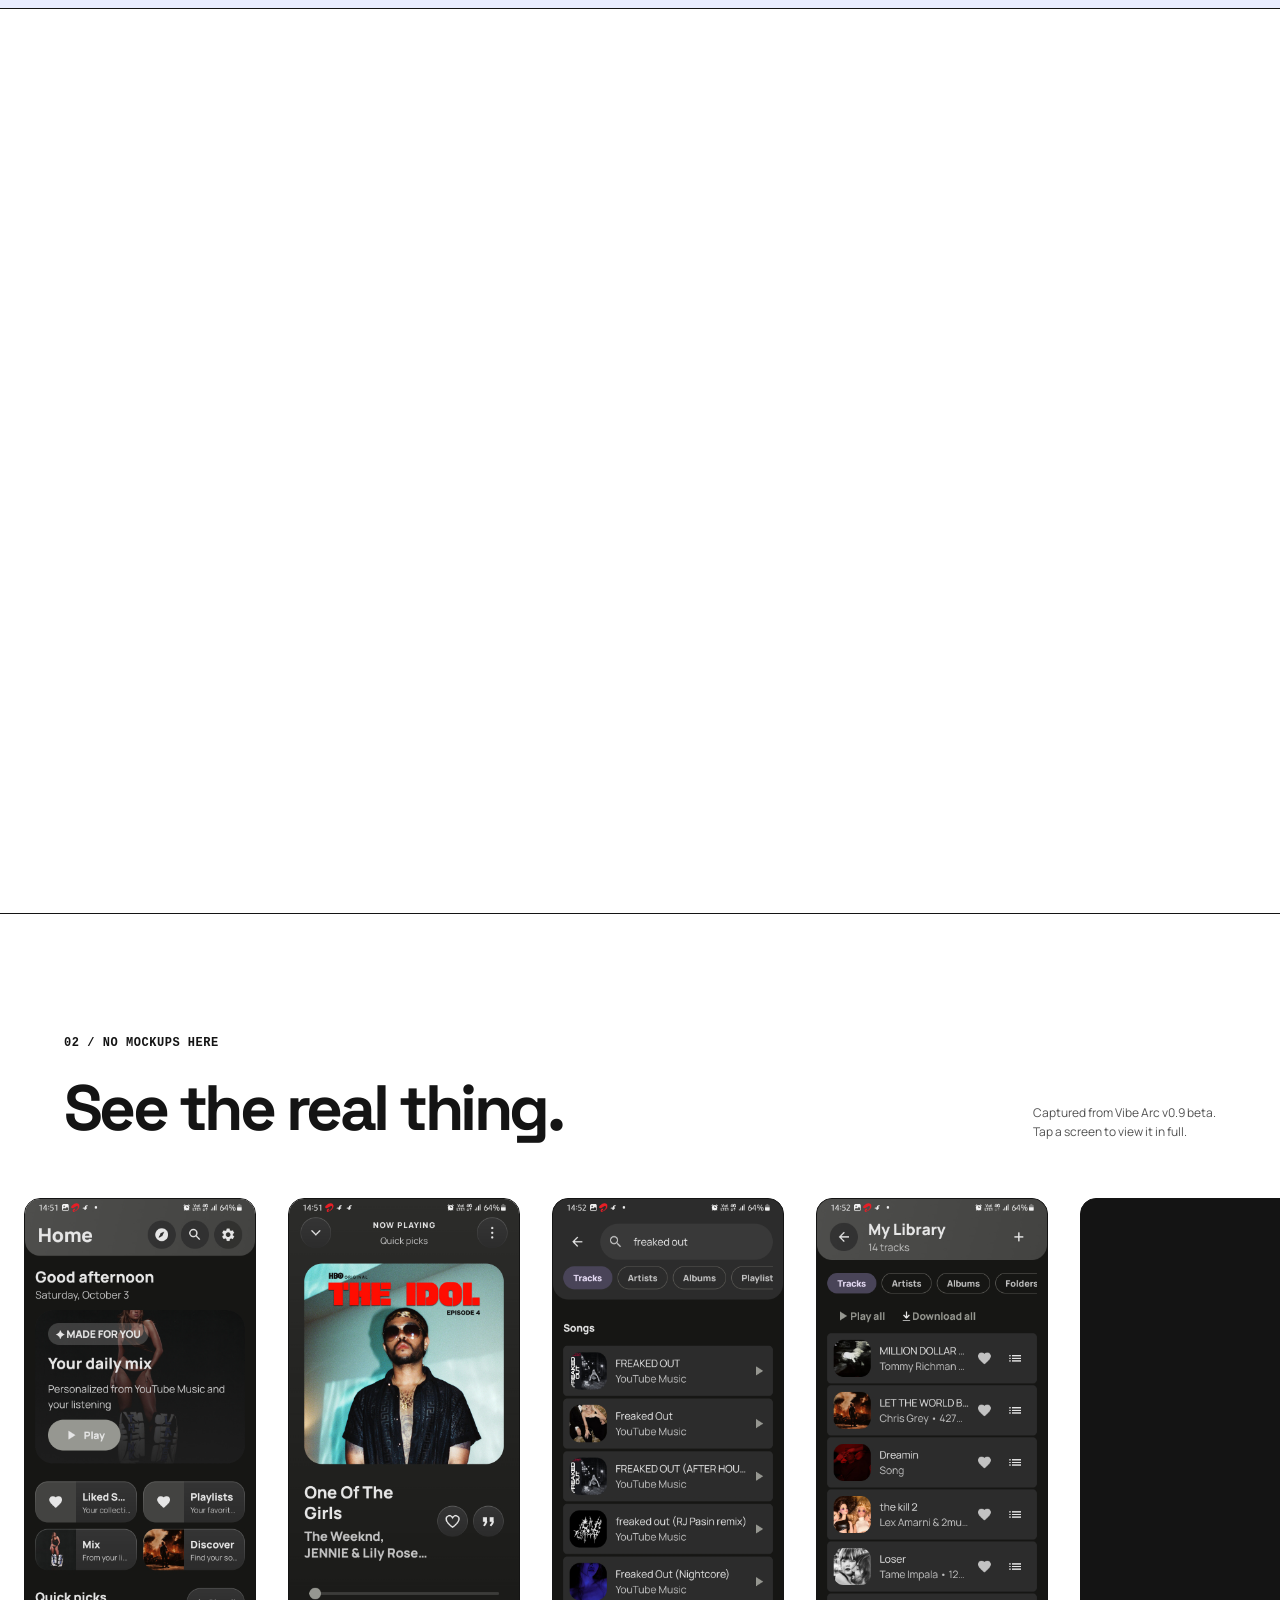
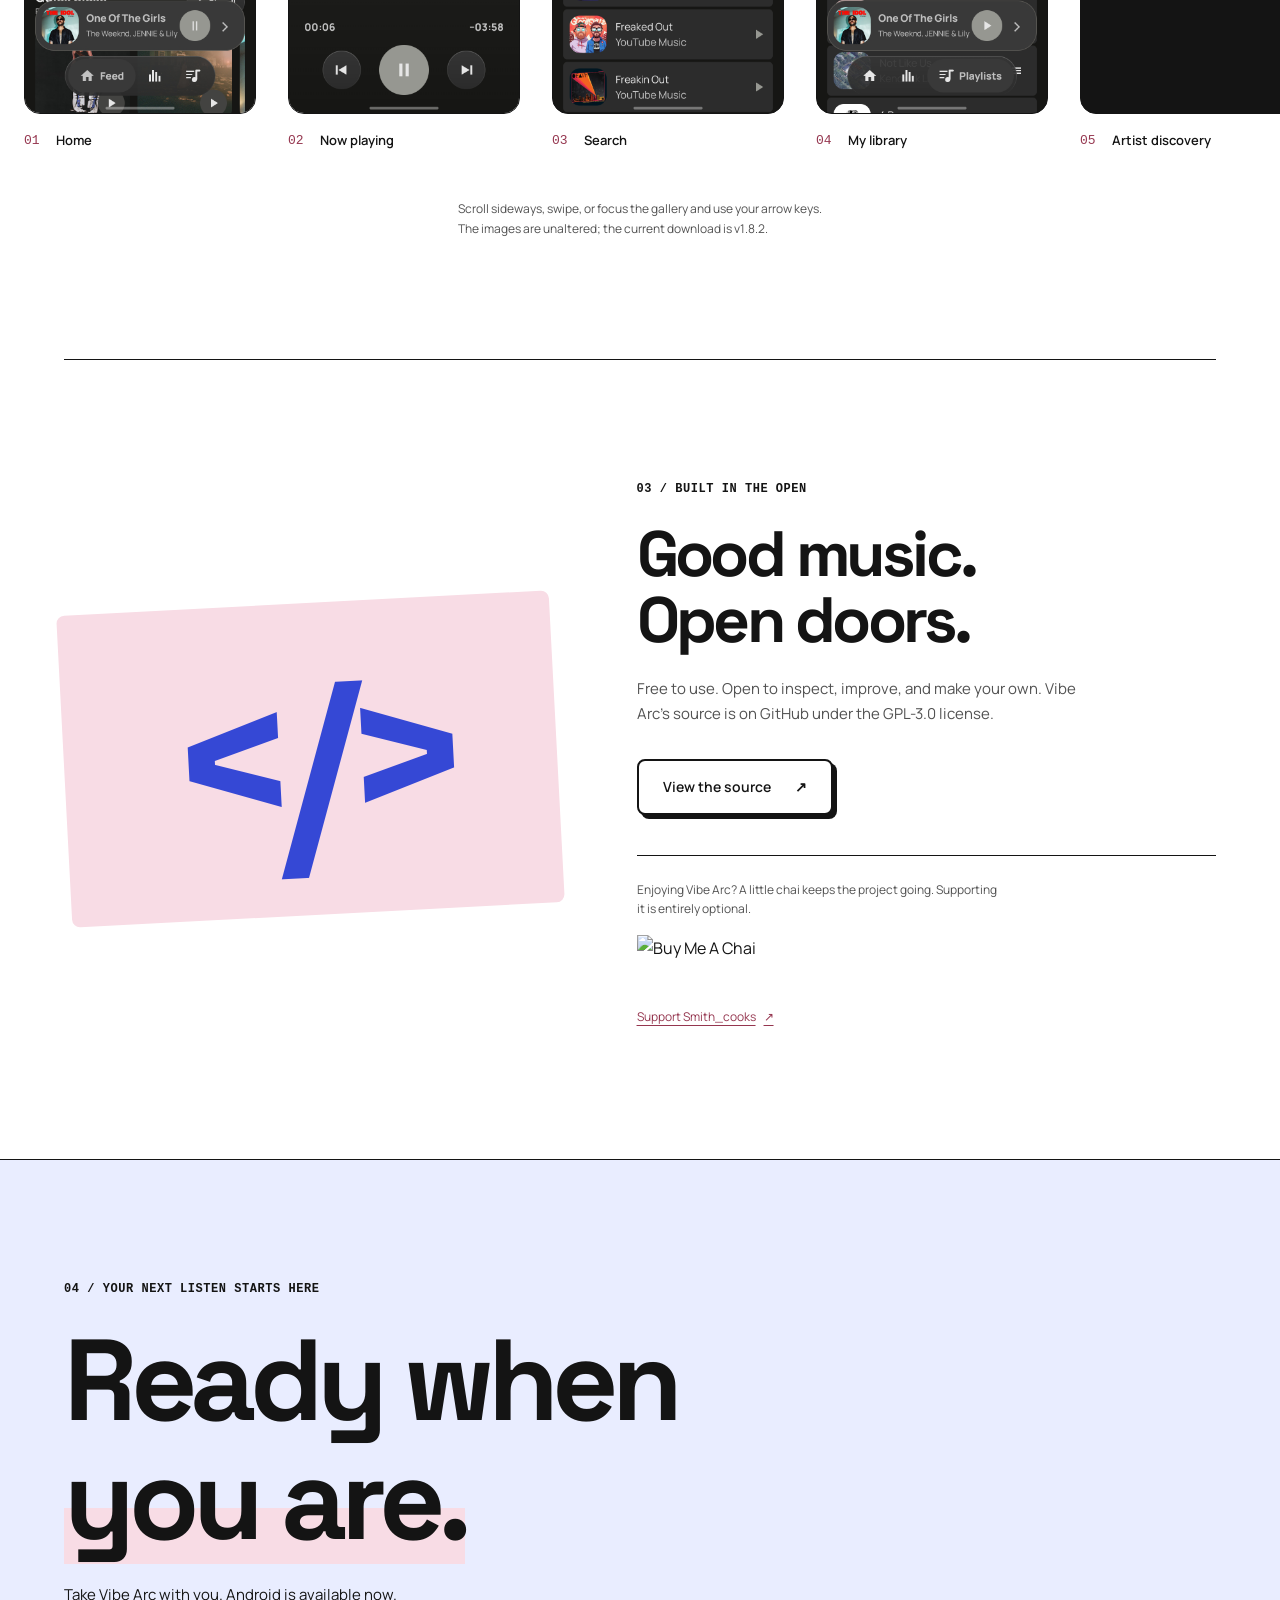
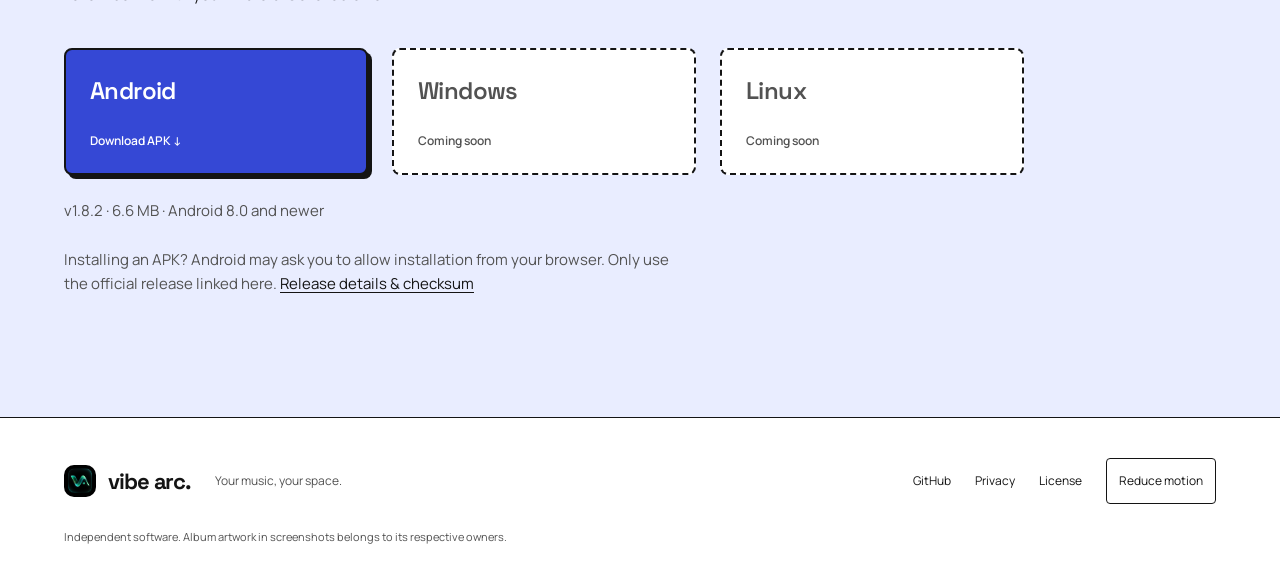
==== commit 75a8f4e1: "release: publish v1.8.2 download links and release notes" ====
--- a/docs/index.html
+++ b/docs/index.html
@@ -34,8 +34,8 @@
           <h1 id="hero-title">Vibe Arc<span class="hero-period">.</span></h1>
           <p class="hero-heading">A music player.<br>A space for <span class="pink-mark">you.</span></p>
           <p class="intro">Your daily soundtrack, a beautiful player, and a library that feels like home. Free and open source.</p>
-          <div class="actions"><a class="button" href="https://github.com/smithcooks/VibeArc/releases/download/v1.7.0/VibeArc-v1.7.0.apk">Download APK <span aria-hidden="true">↓</span></a><a class="text-link" href="#screens">See the app <span aria-hidden="true">↘</span></a></div>
-          <p class="fine-print">v1.7.0 · Android 8.0+ · No purchase required</p>
+          <div class="actions"><a class="button" href="https://github.com/smithcooks/VibeArc/releases/download/v1.8.2/VibeArc-v1.8.2.apk">Download APK <span aria-hidden="true">↓</span></a><a class="text-link" href="#screens">See the app <span aria-hidden="true">↘</span></a></div>
+          <p class="fine-print">v1.8.2 · Android 8.0+ · No purchase required</p>
         </div>
         <div class="hero-art">
           <div class="hero-disc" aria-hidden="true"><span></span></div>
@@ -77,7 +77,7 @@
     </section>
 
     <section class="feature wrap" aria-labelledby="settings-title">
-      <div class="feature-copy reveal"><span class="index">[ SETTINGS ]</span><h2 id="settings-title">A little control.<br>A lot of you.</h2><p>Keep your listening profile, connected account, playlist choices, and appearance settings in one place. No hunting through menus.</p><p class="micro-note">Online features depend on the provider and your account. Check the release notes for current availability.</p><a class="text-link" href="https://github.com/smithcooks/VibeArc/releases/tag/v1.7.0">Read the release notes <span aria-hidden="true">↗</span></a></div>
+      <div class="feature-copy reveal"><span class="index">[ SETTINGS ]</span><h2 id="settings-title">A little control.<br>A lot of you.</h2><p>Keep your listening profile, connected account, playlist choices, and appearance settings in one place. No hunting through menus.</p><p class="micro-note">Online features depend on the provider and your account. Check the release notes for current availability.</p><a class="text-link" href="https://github.com/smithcooks/VibeArc/releases/tag/v1.8.2">Read the release notes <span aria-hidden="true">↗</span></a></div>
       <div class="visual-stage settings-stage reveal"><span class="stage-label">YOUR PLAYER. YOUR PREFERENCES.</span><span class="settings-decor" aria-hidden="true">*</span><a class="screen-link" href="screenshots/accounts.jpg" data-screenshot data-title="Accounts & settings" aria-label="Expand Accounts and settings screenshot"><img class="phone-image" src="screenshots/accounts.jpg" width="720" height="1600" alt="Vibe Arc settings with YouTube Music account and playlist controls" loading="lazy" decoding="async"></a></div>
     </section>
 
@@ -93,12 +93,12 @@
         <figure><a href="screenshots/accounts.jpg" data-screenshot data-title="Accounts & settings"><img src="screenshots/accounts.jpg" width="720" height="1600" alt="Accounts and settings screenshot" loading="lazy" decoding="async"></a><figcaption><span>07</span> Settings</figcaption></figure>
         <figure><a href="screenshots/about.jpg" data-screenshot data-title="About Vibe Arc"><img src="screenshots/about.jpg" width="720" height="1600" alt="About screenshot showing Vibe Arc version 0.9.0 beta and privacy links" loading="lazy" decoding="async"></a><figcaption><span>08</span> About</figcaption></figure>
       </div>
-      <p class="rail-note wrap">Scroll sideways, swipe, or focus the gallery and use your arrow keys. The images are unaltered; the current download is v1.7.0.</p>
+      <p class="rail-note wrap">Scroll sideways, swipe, or focus the gallery and use your arrow keys. The images are unaltered; the current download is v1.8.2.</p>
     </section>
 
     <section class="open-source wrap section" aria-labelledby="source-title"><div class="source-mark" aria-hidden="true">&lt;/&gt;</div><div><p class="eyebrow">03 / BUILT IN THE OPEN</p><h2 id="source-title">Good music.<br>Open doors.</h2><p>Free to use. Open to inspect, improve, and make your own. Vibe Arc’s source is on GitHub under the GPL-3.0 license.</p><a class="button button-white" href="https://github.com/smithcooks/VibeArc">View the source <span aria-hidden="true">↗</span></a><div class="support"><p>Enjoying Vibe Arc? A little chai keeps the project going. Supporting it is entirely optional.</p><a class="chai-link" href="https://buymeachai.ezee.li/Smith_cooks" target="_blank" rel="noopener noreferrer"><img src="https://buymeachai.ezee.li/assets/images/buymeachai-button.png" alt="Buy Me A Chai" width="200" height="60" loading="lazy" decoding="async"></a><a class="support-fallback" href="https://buymeachai.ezee.li/Smith_cooks" target="_blank" rel="noopener noreferrer">Support Smith_cooks <span class="sr-only">(opens in a new tab)</span><span aria-hidden="true">↗</span></a></div></div></section>
 
-    <section class="download section" id="download" aria-labelledby="download-title"><div class="wrap"><p class="eyebrow">04 / YOUR NEXT LISTEN STARTS HERE</p><h2 id="download-title">Ready when<br><span class="pink-mark">you are.</span></h2><p>Take Vibe Arc with you. Android is available now.</p><div class="download-options"><a class="button" href="https://github.com/smithcooks/VibeArc/releases/download/v1.7.0/VibeArc-v1.7.0.apk">Android <span>Download APK <span aria-hidden="true">↓</span></span></a><button class="button platform" disabled>Windows <span>Coming soon</span></button><button class="button platform" disabled>Linux <span>Coming soon</span></button></div><p class="fine-print">v1.7.0 · 6.6 MB · Android 8.0 and newer</p><p class="install-note">Installing an APK? Android may ask you to allow installation from your browser. Only use the official release linked here. <a href="https://github.com/smithcooks/VibeArc/releases/tag/v1.7.0">Release details & checksum</a></p></div></section>
+    <section class="download section" id="download" aria-labelledby="download-title"><div class="wrap"><p class="eyebrow">04 / YOUR NEXT LISTEN STARTS HERE</p><h2 id="download-title">Ready when<br><span class="pink-mark">you are.</span></h2><p>Take Vibe Arc with you. Android is available now.</p><div class="download-options"><a class="button" href="https://github.com/smithcooks/VibeArc/releases/download/v1.8.2/VibeArc-v1.8.2.apk">Android <span>Download APK <span aria-hidden="true">↓</span></span></a><button class="button platform" disabled>Windows <span>Coming soon</span></button><button class="button platform" disabled>Linux <span>Coming soon</span></button></div><p class="fine-print">v1.8.2 · 6.6 MB · Android 8.0 and newer</p><p class="install-note">Installing an APK? Android may ask you to allow installation from your browser. Only use the official release linked here. <a href="https://github.com/smithcooks/VibeArc/releases/tag/v1.8.2">Release details & checksum</a></p></div></section>
   </main>
   <footer class="footer wrap"><a class="brand" href="#main"><img src="icon.png" width="32" height="32" alt=""><span>vibe arc.</span></a><p>Your music, your space.</p><nav aria-label="Footer navigation"><a href="https://github.com/smithcooks/VibeArc">GitHub</a><a href="https://github.com/smithcooks/VibeArc/blob/main/PRIVACY.md">Privacy</a><a href="https://github.com/smithcooks/VibeArc/blob/main/LICENSE">License</a></nav><button class="motion-toggle" id="motion-toggle" aria-pressed="false">Reduce motion</button><small>Independent software. Album artwork in screenshots belongs to its respective owners.</small></footer>
   <dialog id="screenshot-dialog" aria-labelledby="dialog-title"><div class="dialog-bar"><h2 id="dialog-title">App screenshot</h2><button class="button button-white button-small" id="close-dialog" autofocus>Close <span aria-hidden="true">×</span></button></div><img id="dialog-image" src="screenshots/player.jpg" width="720" height="1600" alt="Now playing screenshot"><p>Unaltered capture · v0.9 beta</p></dialog>
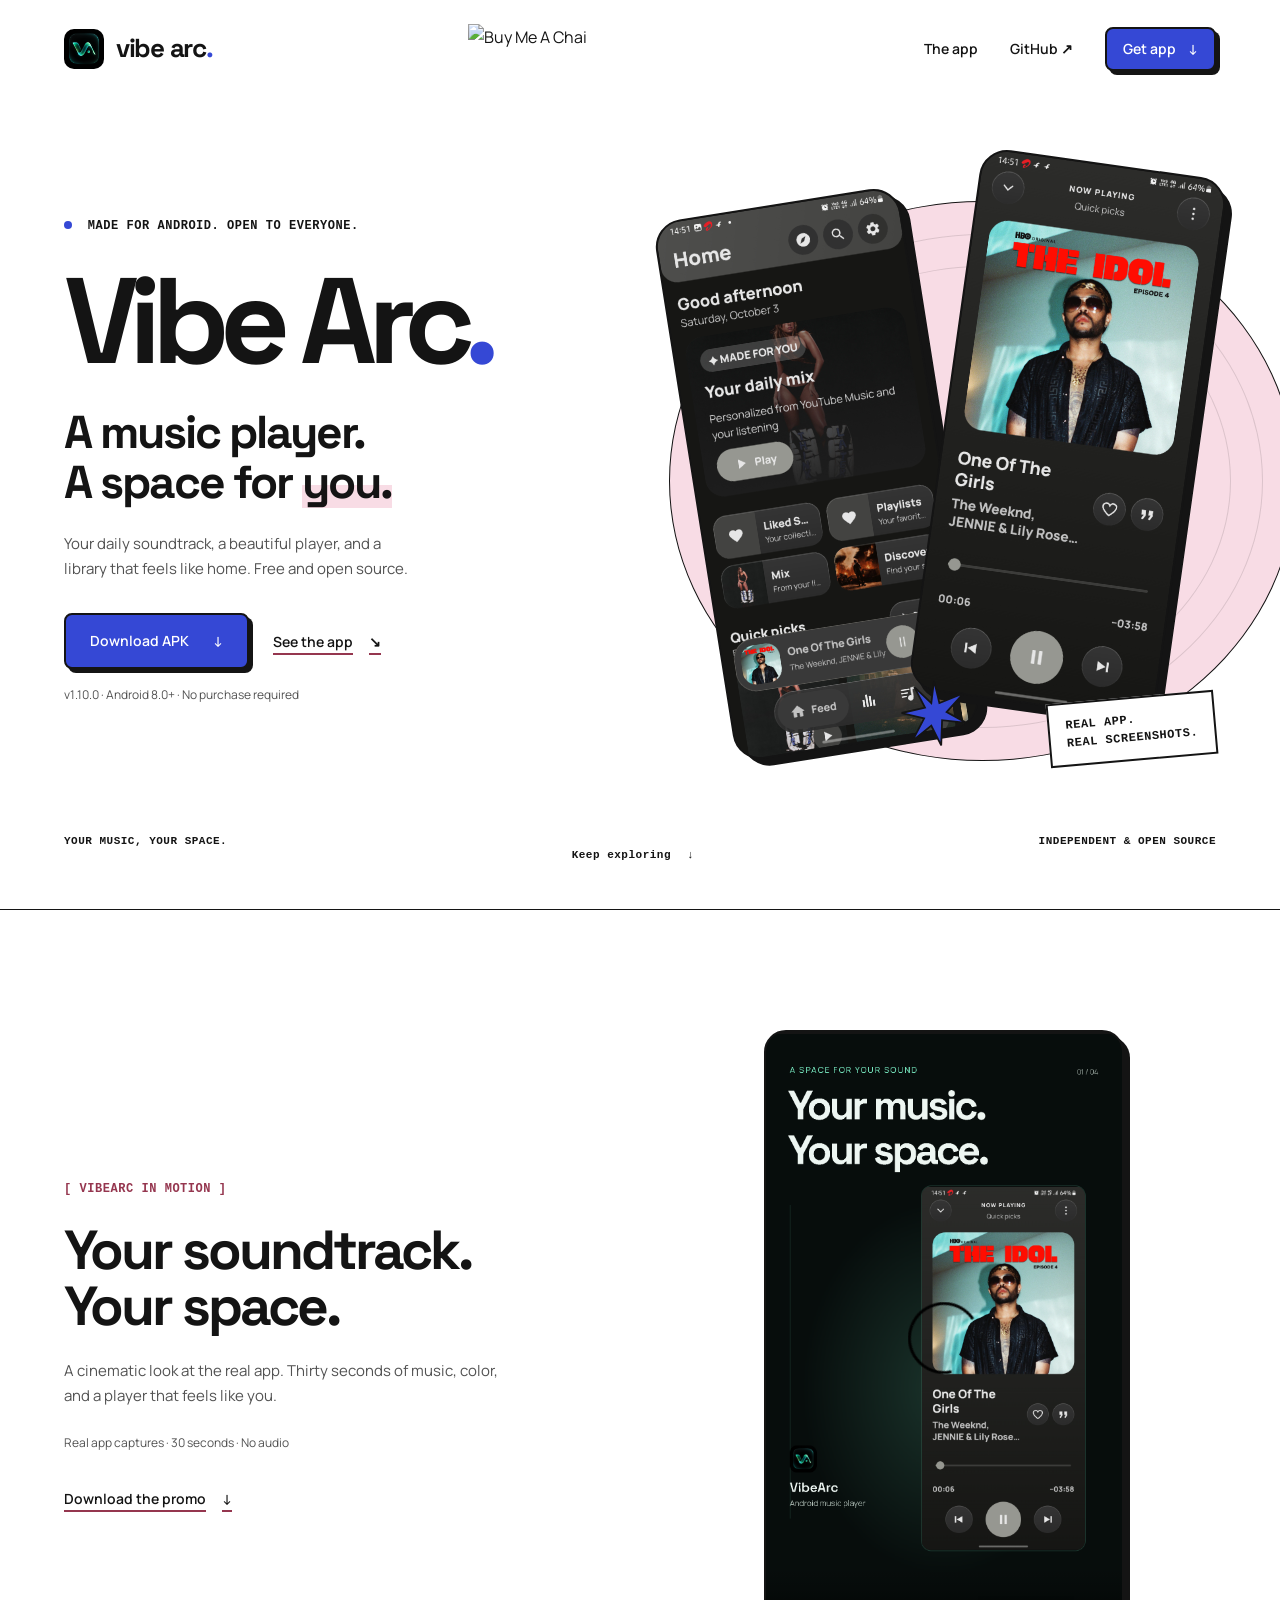
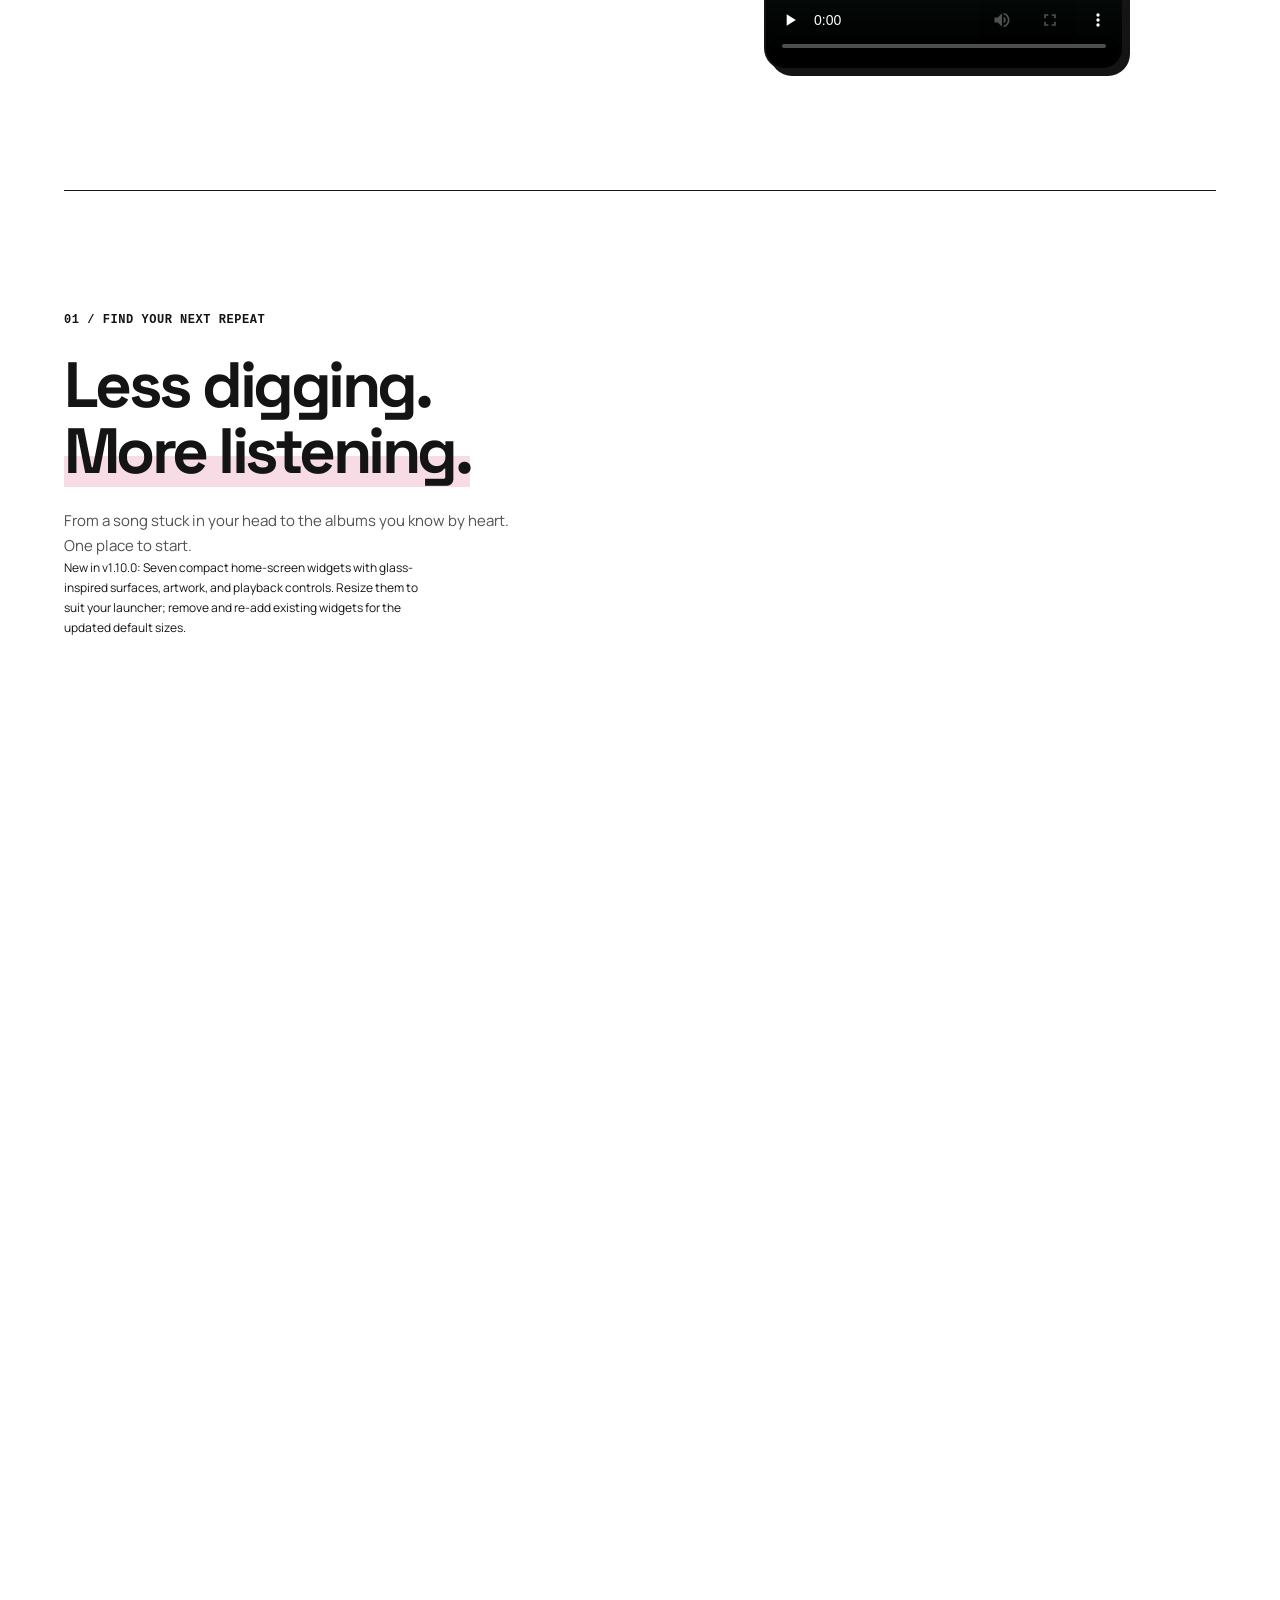
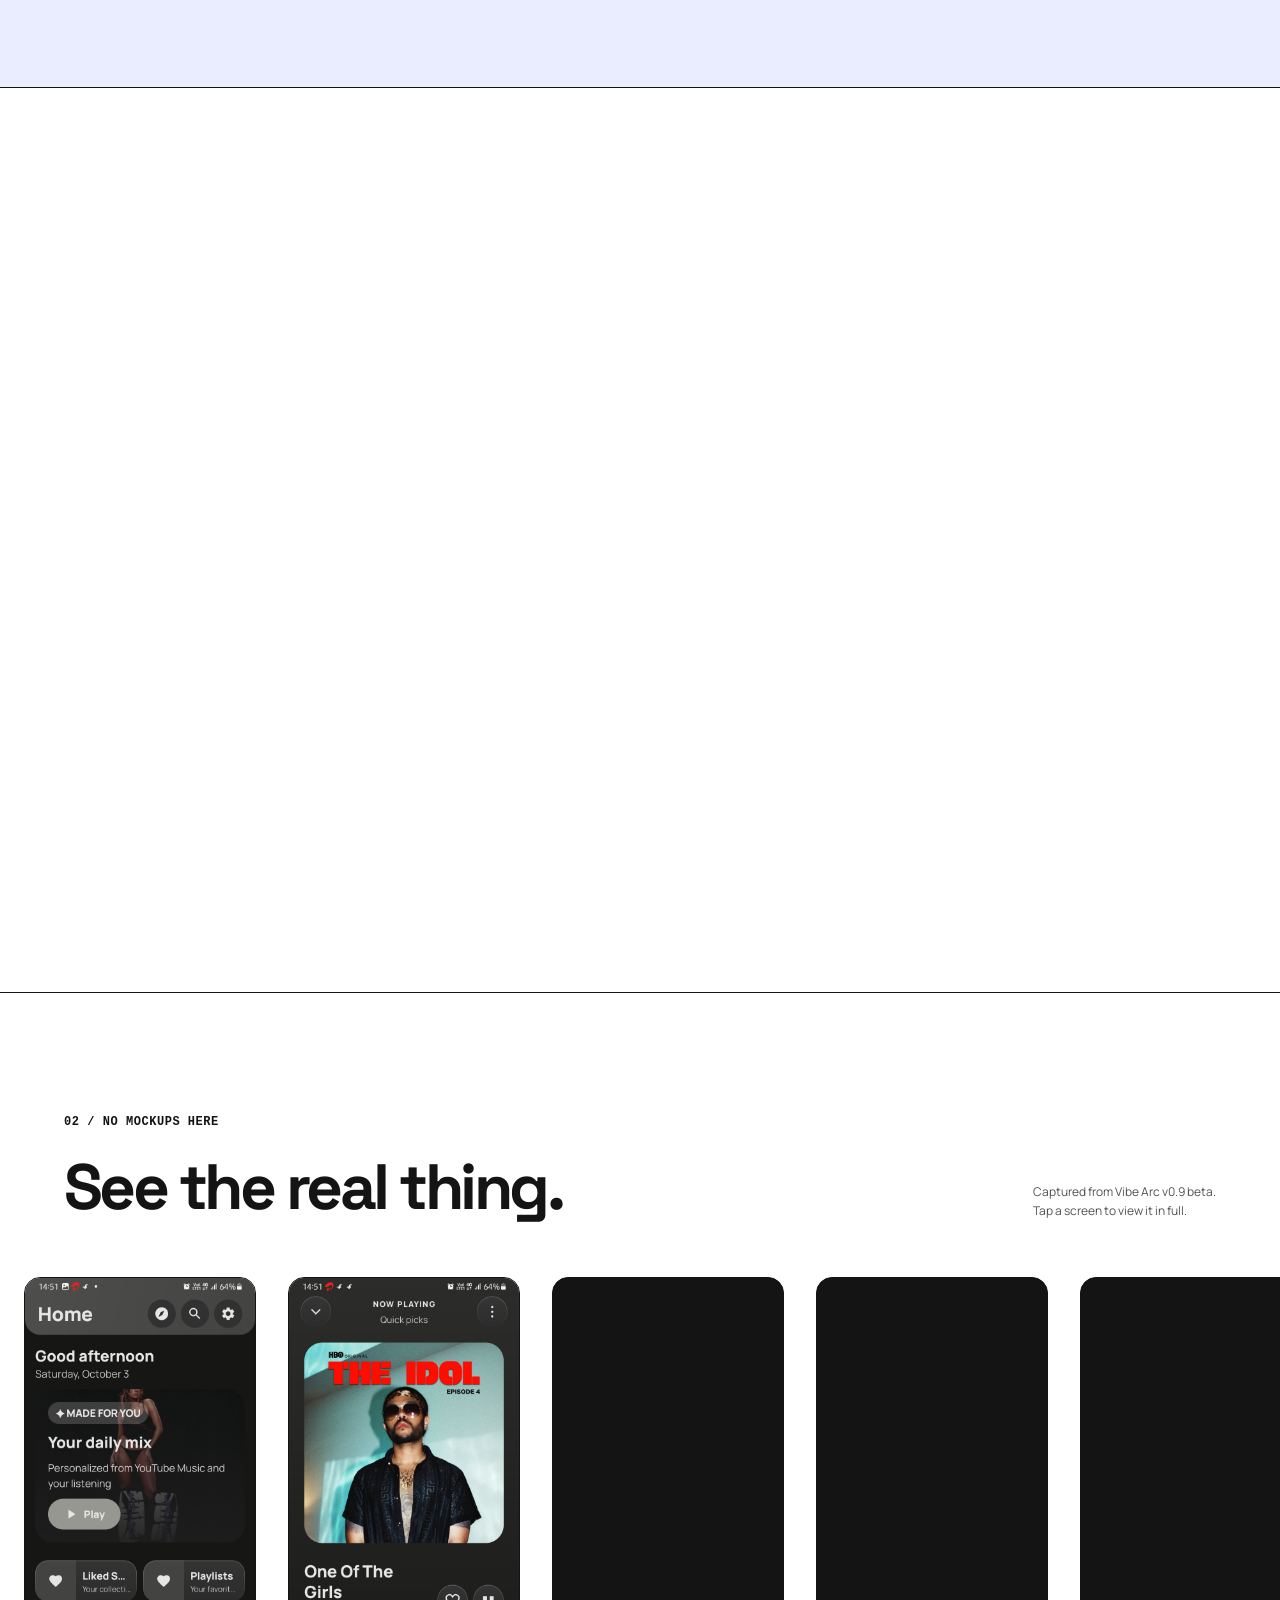
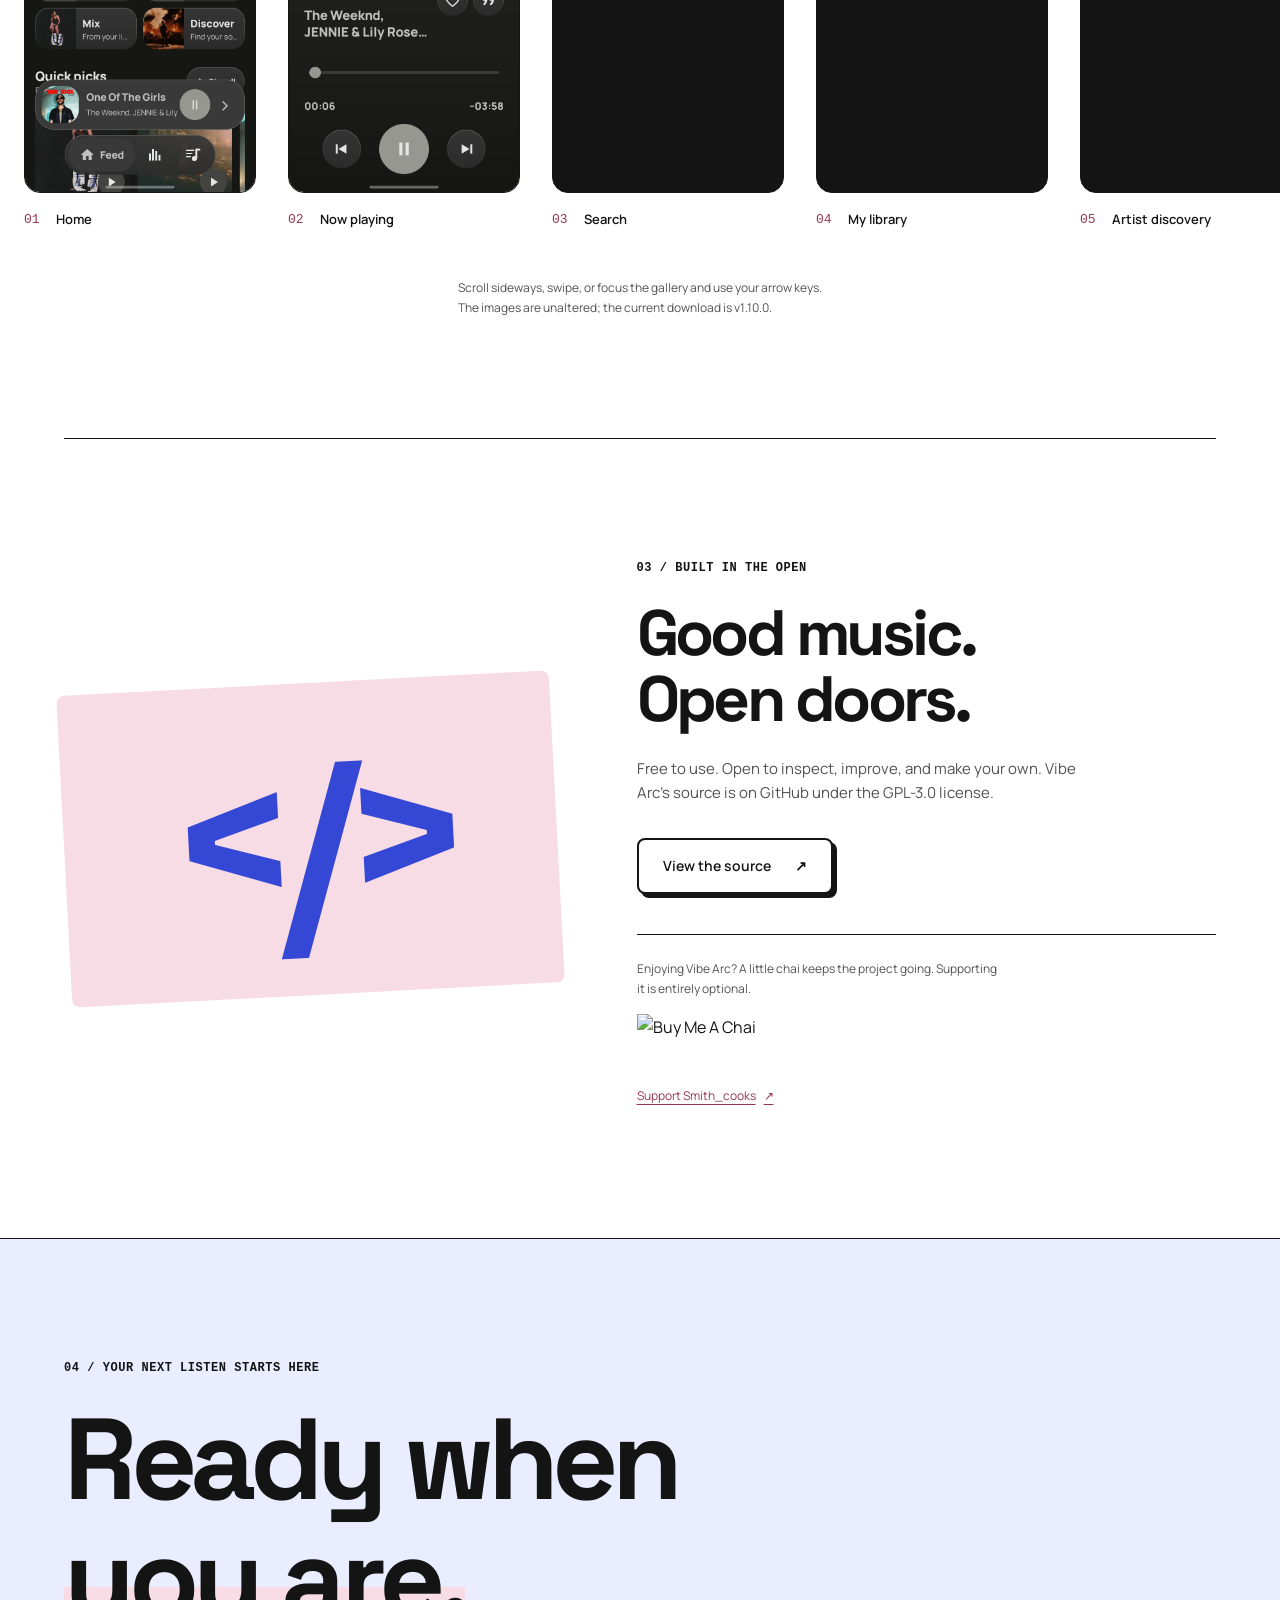
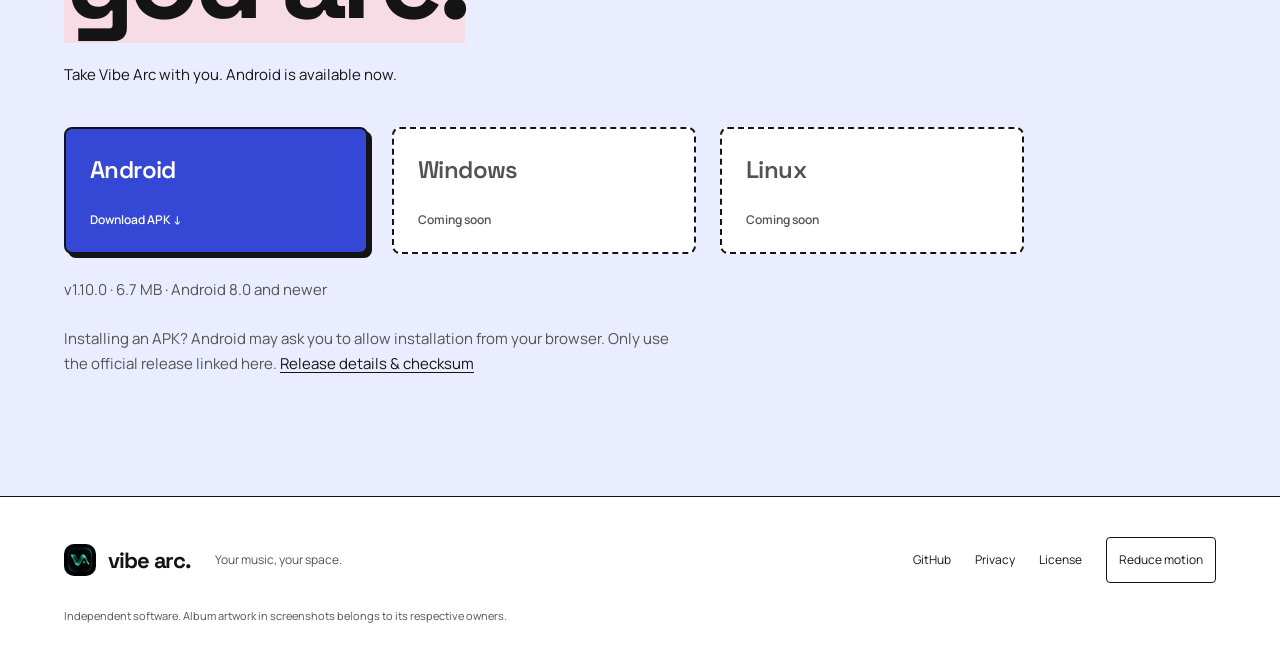
==== commit cf0eb4f1: "release: document v1.10.0 features and update download links" ====
--- a/docs/index.html
+++ b/docs/index.html
@@ -34,8 +34,8 @@
           <h1 id="hero-title">Vibe Arc<span class="hero-period">.</span></h1>
           <p class="hero-heading">A music player.<br>A space for <span class="pink-mark">you.</span></p>
           <p class="intro">Your daily soundtrack, a beautiful player, and a library that feels like home. Free and open source.</p>
-          <div class="actions"><a class="button" href="https://github.com/smithcooks/VibeArc/releases/download/v1.8.2/VibeArc-v1.8.2.apk">Download APK <span aria-hidden="true">↓</span></a><a class="text-link" href="#screens">See the app <span aria-hidden="true">↘</span></a></div>
-          <p class="fine-print">v1.8.2 · Android 8.0+ · No purchase required</p>
+          <div class="actions"><a class="button" href="https://github.com/smithcooks/VibeArc/releases/download/v1.10.0/VibeArc-v1.10.0.apk">Download APK <span aria-hidden="true">↓</span></a><a class="text-link" href="#screens">See the app <span aria-hidden="true">↘</span></a></div>
+          <p class="fine-print">v1.10.0 · Android 8.0+ · No purchase required</p>
         </div>
         <div class="hero-art">
           <div class="hero-disc" aria-hidden="true"><span></span></div>
@@ -57,6 +57,7 @@
       <p class="eyebrow">01 / FIND YOUR NEXT REPEAT</p>
       <h2 id="opening-title">Less digging.<br><span class="pink-mark">More listening.</span></h2>
       <p class="section-intro">From a song stuck in your head to the albums you know by heart. One place to start.</p>
+      <p class="micro-note">New in v1.10.0: Seven compact home-screen widgets with glass-inspired surfaces, artwork, and playback controls. Resize them to suit your launcher; remove and re-add existing widgets for the updated default sizes.</p>
     </section>
 
     <section class="feature wrap" aria-labelledby="search-title">
@@ -77,7 +78,7 @@
     </section>
 
     <section class="feature wrap" aria-labelledby="settings-title">
-      <div class="feature-copy reveal"><span class="index">[ SETTINGS ]</span><h2 id="settings-title">A little control.<br>A lot of you.</h2><p>Keep your listening profile, connected account, playlist choices, and appearance settings in one place. No hunting through menus.</p><p class="micro-note">Online features depend on the provider and your account. Check the release notes for current availability.</p><a class="text-link" href="https://github.com/smithcooks/VibeArc/releases/tag/v1.8.2">Read the release notes <span aria-hidden="true">↗</span></a></div>
+      <div class="feature-copy reveal"><span class="index">[ SETTINGS ]</span><h2 id="settings-title">A little control.<br>A lot of you.</h2><p>Keep your listening profile, connected account, playlist choices, and appearance settings in one place. Now check for and download updates inside Vibe Arc from Settings → About &amp; Support, with optional update reminders.</p><p class="micro-note">Android still asks you to approve installation. Online features depend on the provider and your account. Check the release notes for current availability.</p><a class="text-link" href="https://github.com/smithcooks/VibeArc/releases/tag/v1.10.0">Read the release notes <span aria-hidden="true">↗</span></a></div>
       <div class="visual-stage settings-stage reveal"><span class="stage-label">YOUR PLAYER. YOUR PREFERENCES.</span><span class="settings-decor" aria-hidden="true">*</span><a class="screen-link" href="screenshots/accounts.jpg" data-screenshot data-title="Accounts & settings" aria-label="Expand Accounts and settings screenshot"><img class="phone-image" src="screenshots/accounts.jpg" width="720" height="1600" alt="Vibe Arc settings with YouTube Music account and playlist controls" loading="lazy" decoding="async"></a></div>
     </section>
 
@@ -93,12 +94,12 @@
         <figure><a href="screenshots/accounts.jpg" data-screenshot data-title="Accounts & settings"><img src="screenshots/accounts.jpg" width="720" height="1600" alt="Accounts and settings screenshot" loading="lazy" decoding="async"></a><figcaption><span>07</span> Settings</figcaption></figure>
         <figure><a href="screenshots/about.jpg" data-screenshot data-title="About Vibe Arc"><img src="screenshots/about.jpg" width="720" height="1600" alt="About screenshot showing Vibe Arc version 0.9.0 beta and privacy links" loading="lazy" decoding="async"></a><figcaption><span>08</span> About</figcaption></figure>
       </div>
-      <p class="rail-note wrap">Scroll sideways, swipe, or focus the gallery and use your arrow keys. The images are unaltered; the current download is v1.8.2.</p>
+      <p class="rail-note wrap">Scroll sideways, swipe, or focus the gallery and use your arrow keys. The images are unaltered; the current download is v1.10.0.</p>
     </section>
 
     <section class="open-source wrap section" aria-labelledby="source-title"><div class="source-mark" aria-hidden="true">&lt;/&gt;</div><div><p class="eyebrow">03 / BUILT IN THE OPEN</p><h2 id="source-title">Good music.<br>Open doors.</h2><p>Free to use. Open to inspect, improve, and make your own. Vibe Arc’s source is on GitHub under the GPL-3.0 license.</p><a class="button button-white" href="https://github.com/smithcooks/VibeArc">View the source <span aria-hidden="true">↗</span></a><div class="support"><p>Enjoying Vibe Arc? A little chai keeps the project going. Supporting it is entirely optional.</p><a class="chai-link" href="https://buymeachai.ezee.li/Smith_cooks" target="_blank" rel="noopener noreferrer"><img src="https://buymeachai.ezee.li/assets/images/buymeachai-button.png" alt="Buy Me A Chai" width="200" height="60" loading="lazy" decoding="async"></a><a class="support-fallback" href="https://buymeachai.ezee.li/Smith_cooks" target="_blank" rel="noopener noreferrer">Support Smith_cooks <span class="sr-only">(opens in a new tab)</span><span aria-hidden="true">↗</span></a></div></div></section>
 
-    <section class="download section" id="download" aria-labelledby="download-title"><div class="wrap"><p class="eyebrow">04 / YOUR NEXT LISTEN STARTS HERE</p><h2 id="download-title">Ready when<br><span class="pink-mark">you are.</span></h2><p>Take Vibe Arc with you. Android is available now.</p><div class="download-options"><a class="button" href="https://github.com/smithcooks/VibeArc/releases/download/v1.8.2/VibeArc-v1.8.2.apk">Android <span>Download APK <span aria-hidden="true">↓</span></span></a><button class="button platform" disabled>Windows <span>Coming soon</span></button><button class="button platform" disabled>Linux <span>Coming soon</span></button></div><p class="fine-print">v1.8.2 · 6.6 MB · Android 8.0 and newer</p><p class="install-note">Installing an APK? Android may ask you to allow installation from your browser. Only use the official release linked here. <a href="https://github.com/smithcooks/VibeArc/releases/tag/v1.8.2">Release details & checksum</a></p></div></section>
+    <section class="download section" id="download" aria-labelledby="download-title"><div class="wrap"><p class="eyebrow">04 / YOUR NEXT LISTEN STARTS HERE</p><h2 id="download-title">Ready when<br><span class="pink-mark">you are.</span></h2><p>Take Vibe Arc with you. Android is available now.</p><div class="download-options"><a class="button" href="https://github.com/smithcooks/VibeArc/releases/download/v1.10.0/VibeArc-v1.10.0.apk">Android <span>Download APK <span aria-hidden="true">↓</span></span></a><button class="button platform" disabled>Windows <span>Coming soon</span></button><button class="button platform" disabled>Linux <span>Coming soon</span></button></div><p class="fine-print">v1.10.0 · 6.7 MB · Android 8.0 and newer</p><p class="install-note">Installing an APK? Android may ask you to allow installation from your browser. Only use the official release linked here. <a href="https://github.com/smithcooks/VibeArc/releases/tag/v1.10.0">Release details & checksum</a></p></div></section>
   </main>
   <footer class="footer wrap"><a class="brand" href="#main"><img src="icon.png" width="32" height="32" alt=""><span>vibe arc.</span></a><p>Your music, your space.</p><nav aria-label="Footer navigation"><a href="https://github.com/smithcooks/VibeArc">GitHub</a><a href="https://github.com/smithcooks/VibeArc/blob/main/PRIVACY.md">Privacy</a><a href="https://github.com/smithcooks/VibeArc/blob/main/LICENSE">License</a></nav><button class="motion-toggle" id="motion-toggle" aria-pressed="false">Reduce motion</button><small>Independent software. Album artwork in screenshots belongs to its respective owners.</small></footer>
   <dialog id="screenshot-dialog" aria-labelledby="dialog-title"><div class="dialog-bar"><h2 id="dialog-title">App screenshot</h2><button class="button button-white button-small" id="close-dialog" autofocus>Close <span aria-hidden="true">×</span></button></div><img id="dialog-image" src="screenshots/player.jpg" width="720" height="1600" alt="Now playing screenshot"><p>Unaltered capture · v0.9 beta</p></dialog>
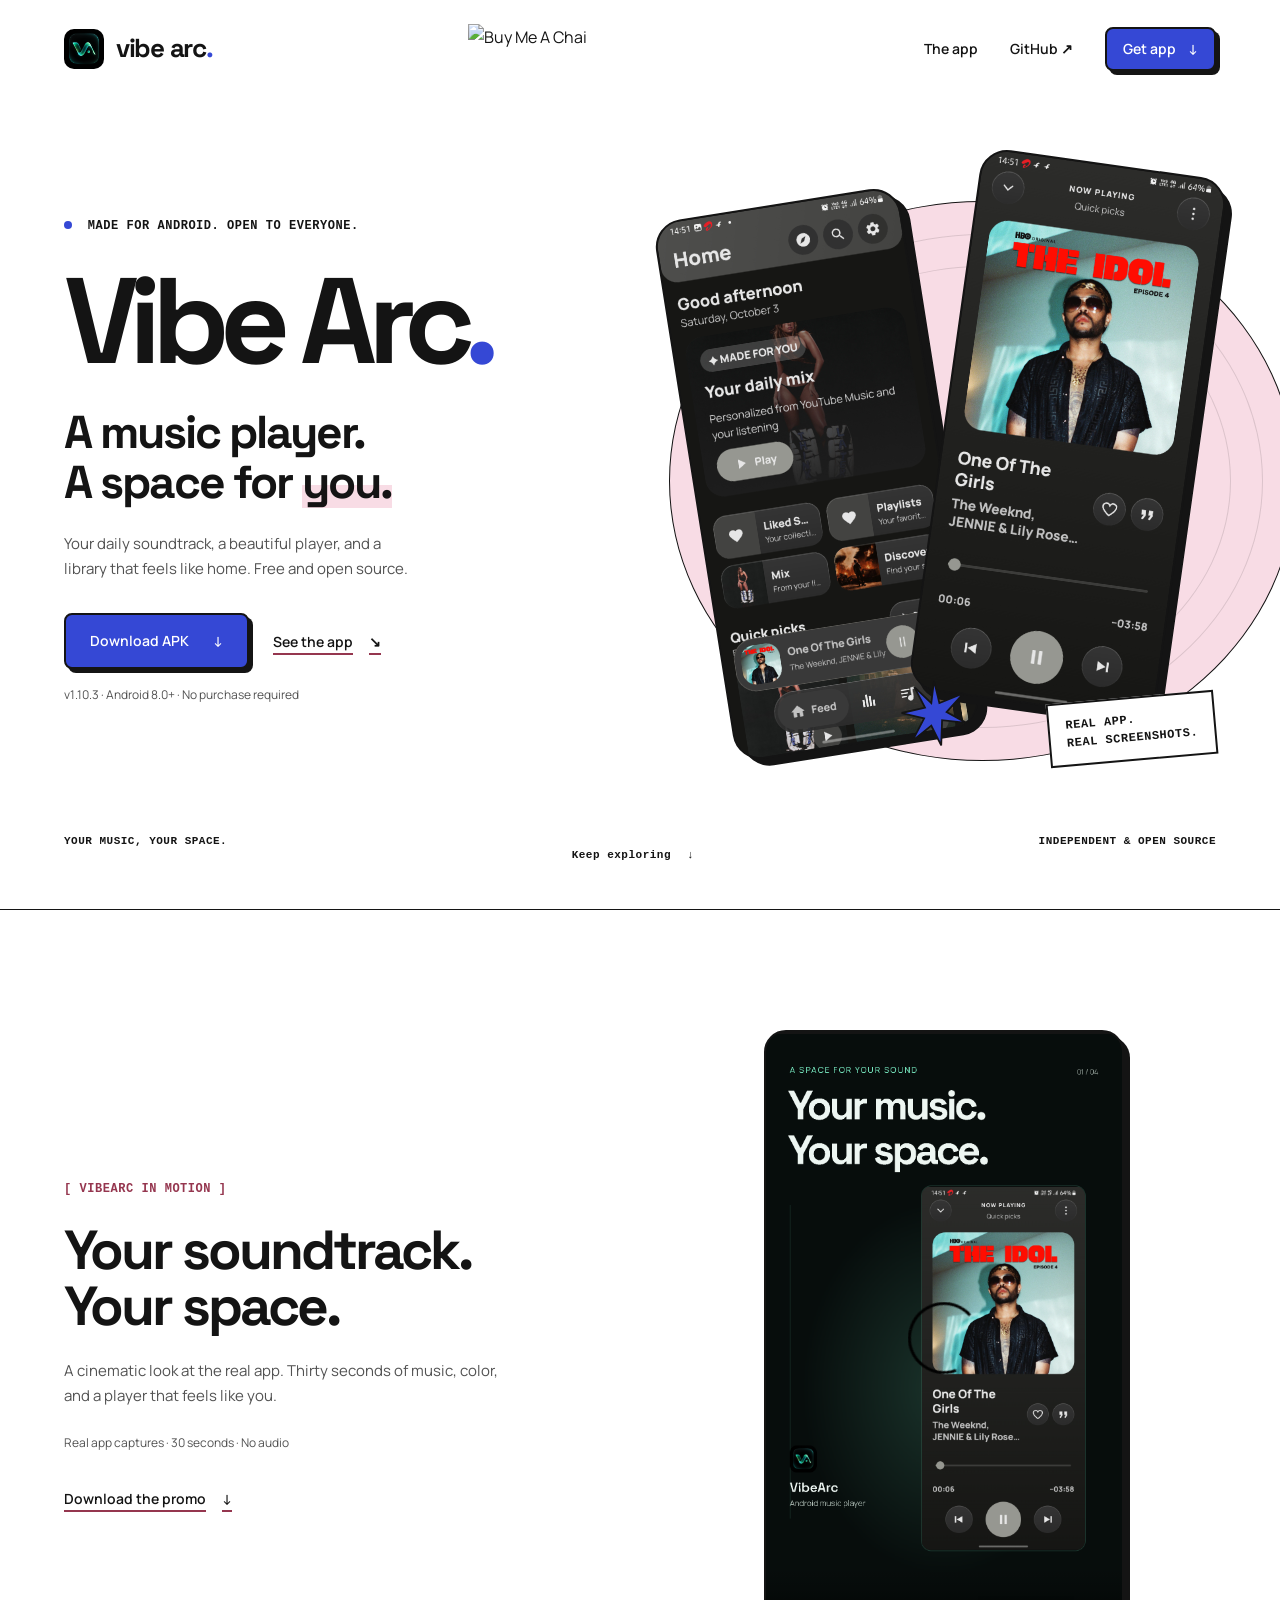
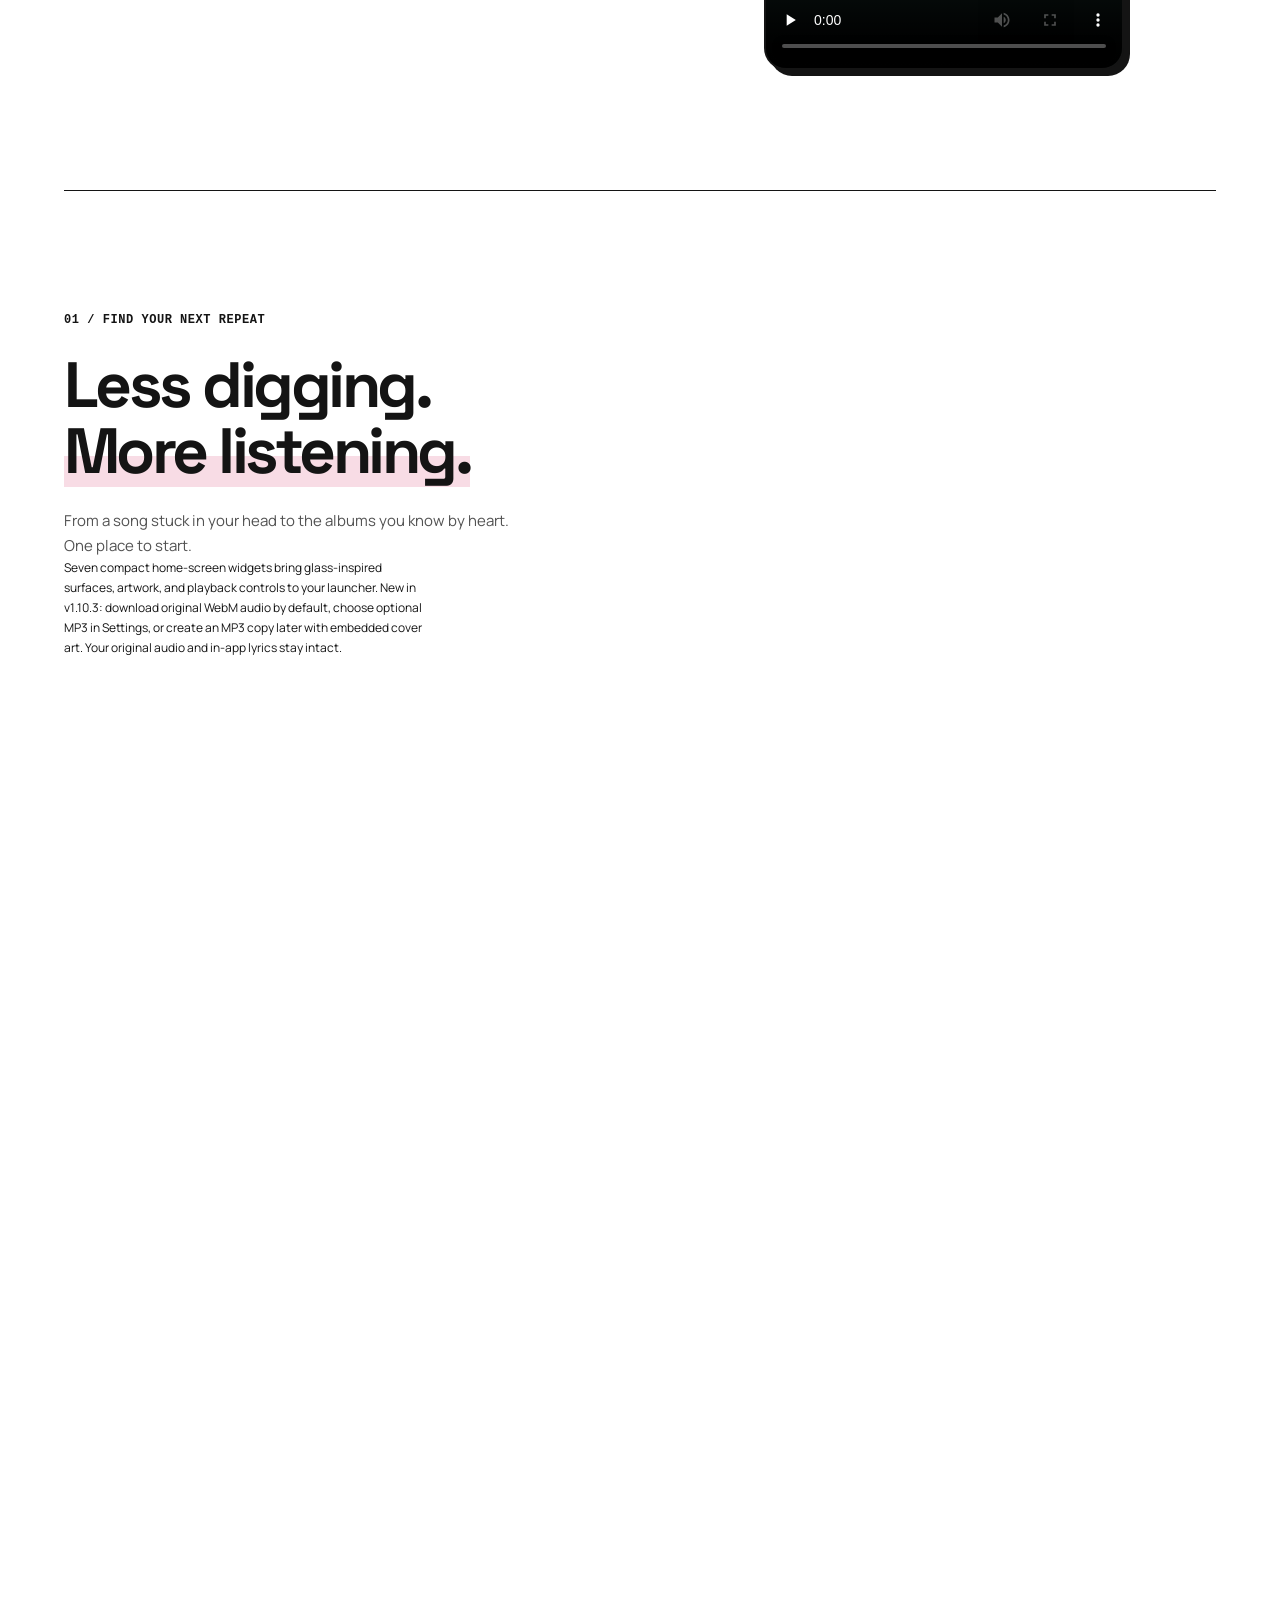
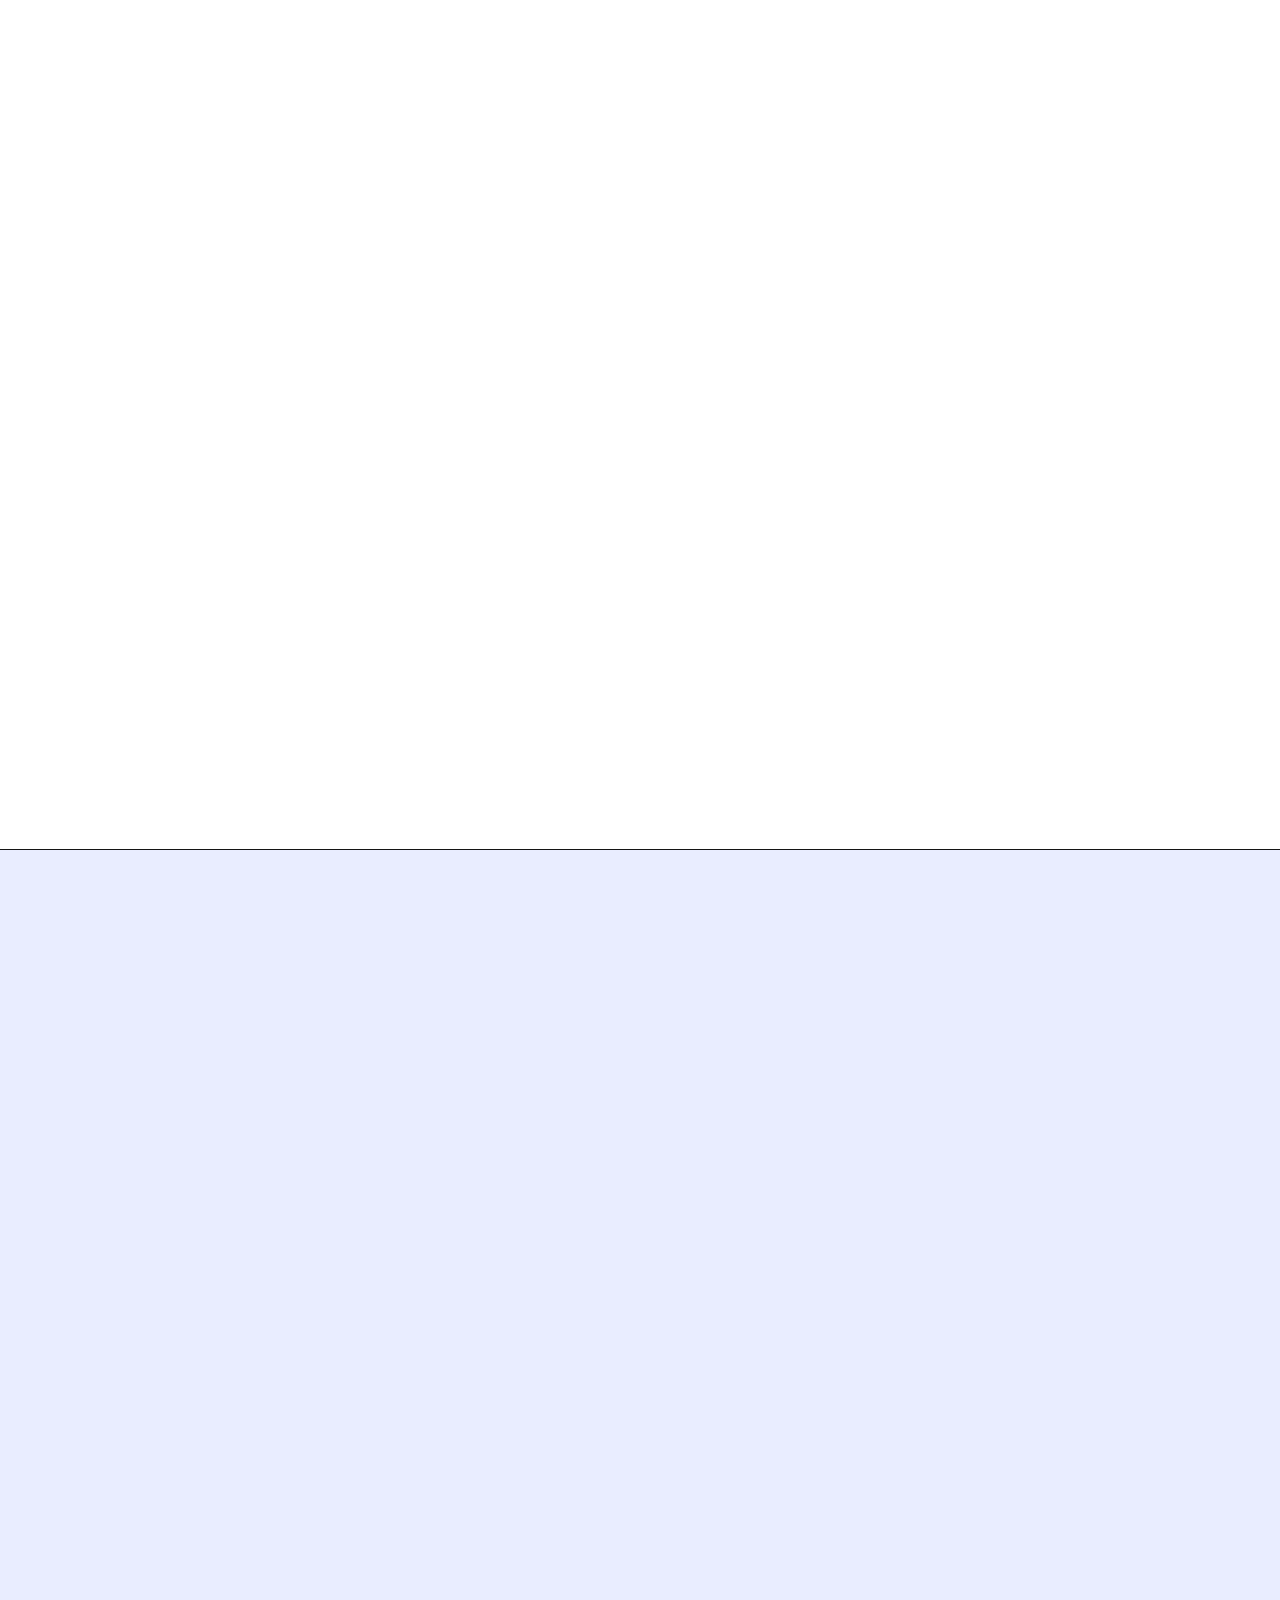
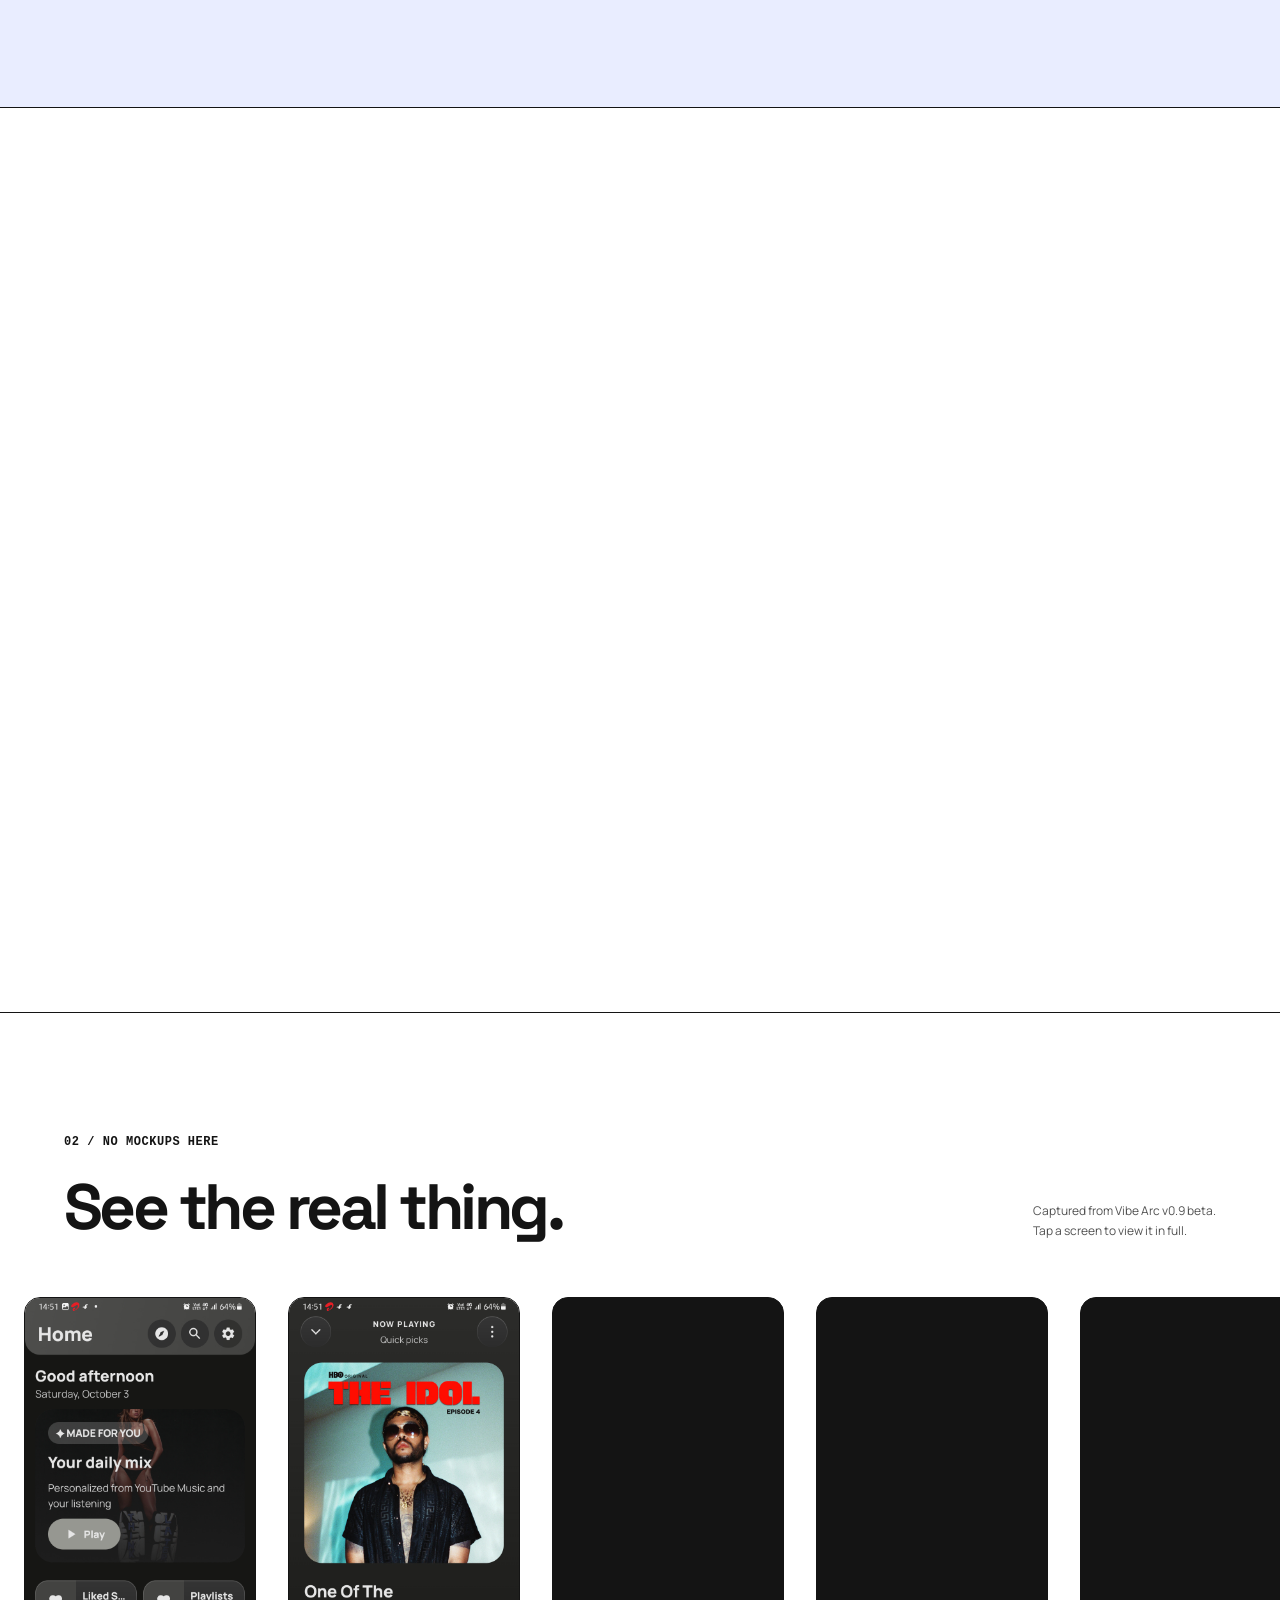
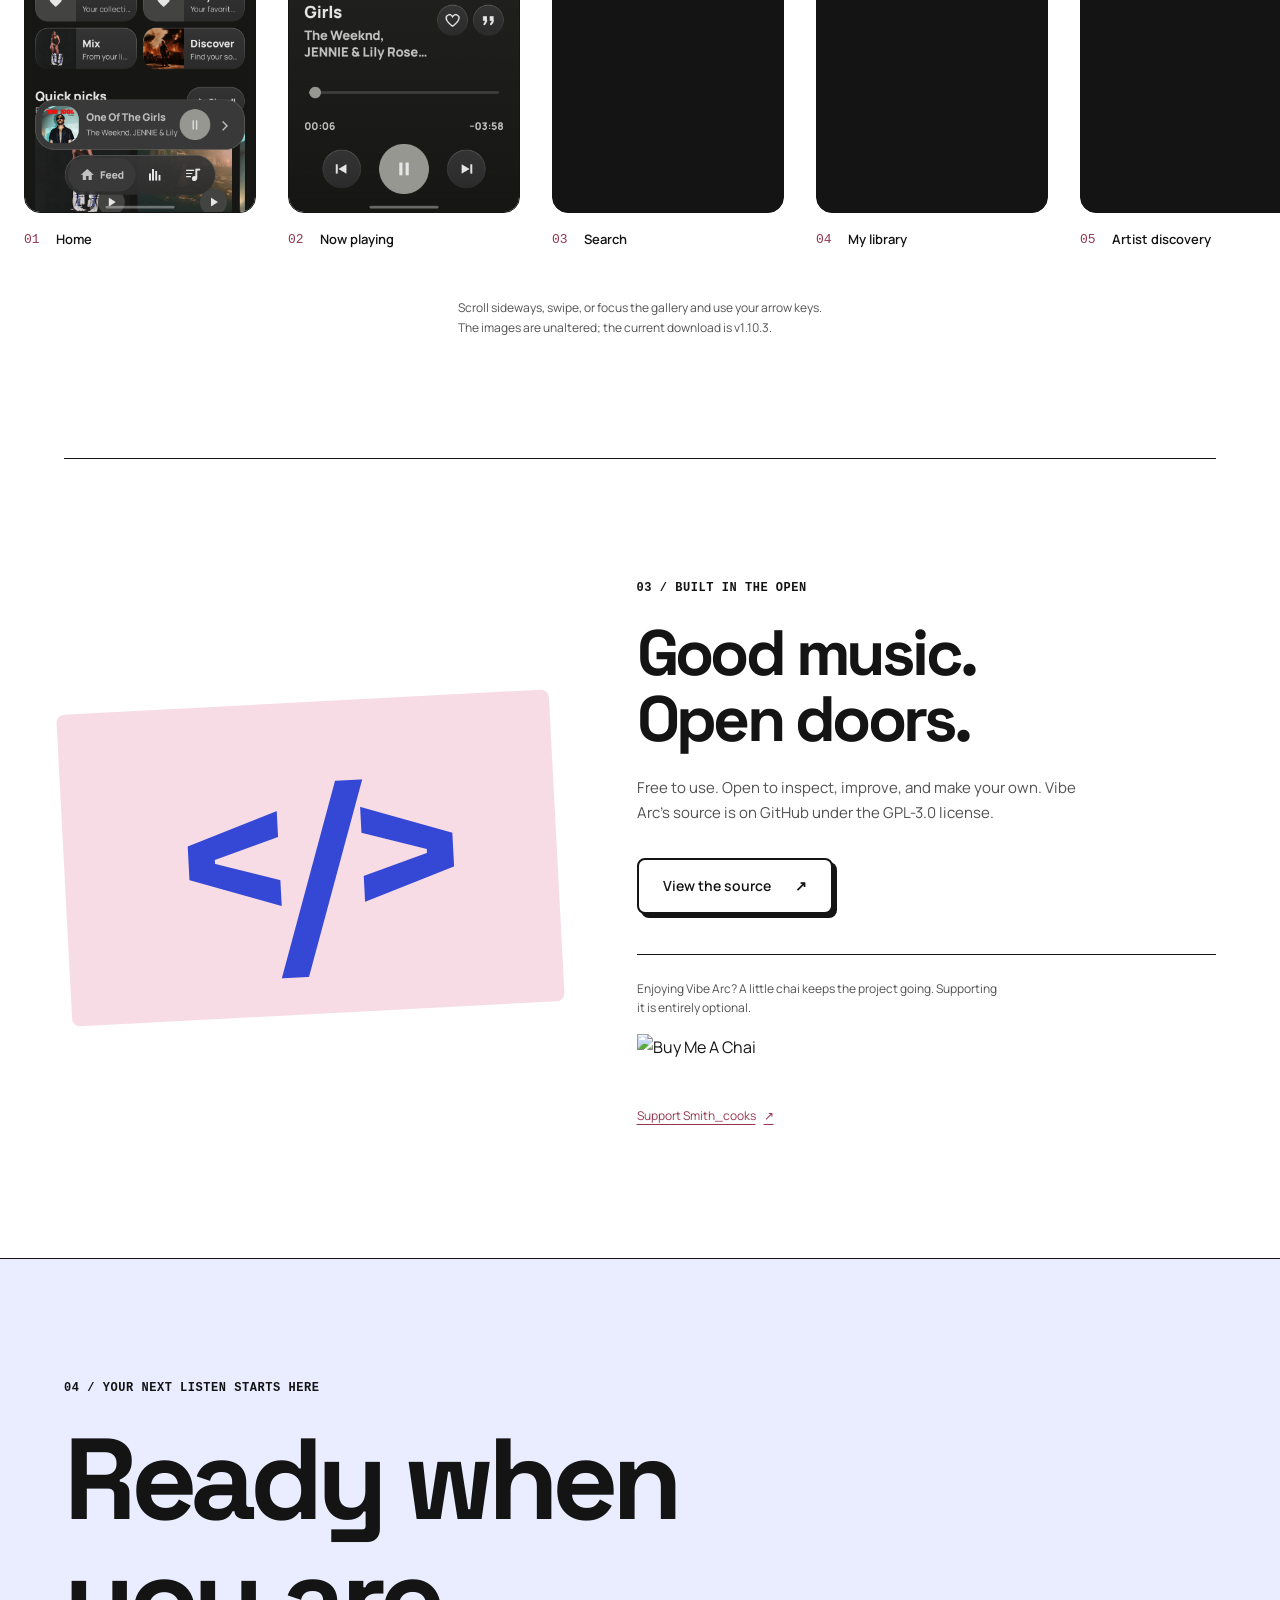
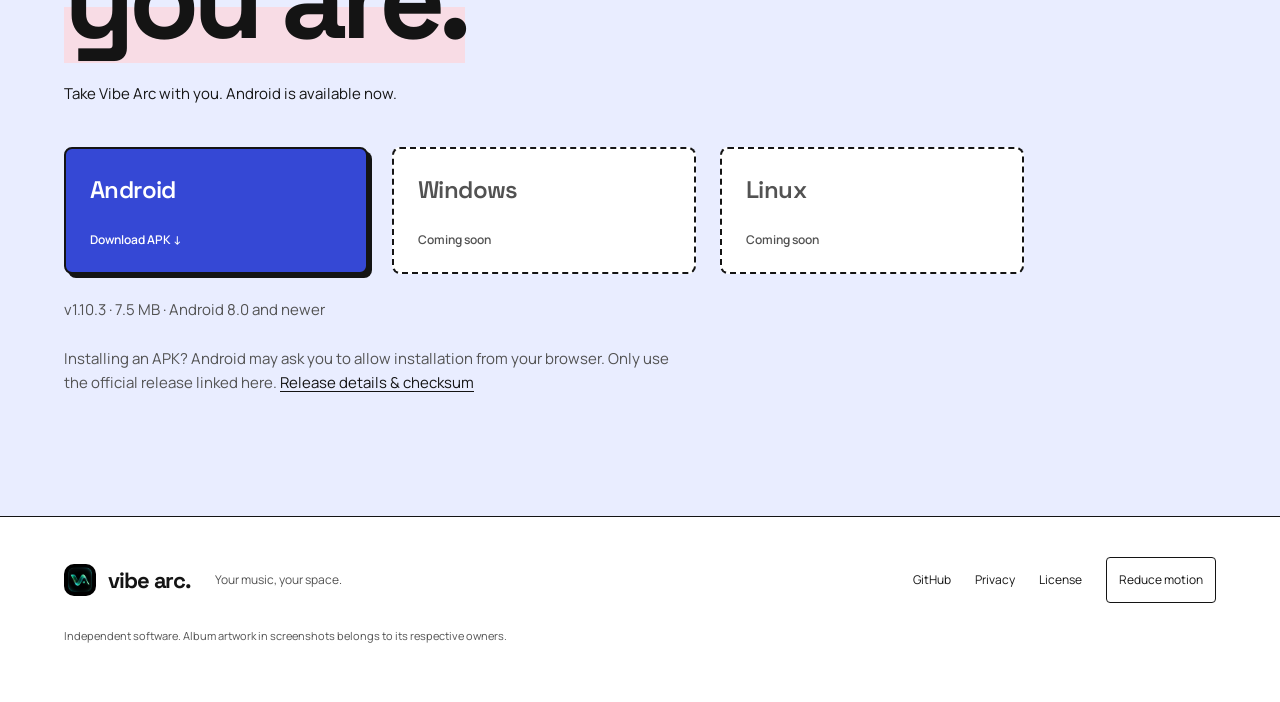
==== commit 66127950: "docs: prepare v1.10.3 release and website download links" ====
--- a/docs/index.html
+++ b/docs/index.html
@@ -34,8 +34,8 @@
           <h1 id="hero-title">Vibe Arc<span class="hero-period">.</span></h1>
           <p class="hero-heading">A music player.<br>A space for <span class="pink-mark">you.</span></p>
           <p class="intro">Your daily soundtrack, a beautiful player, and a library that feels like home. Free and open source.</p>
-          <div class="actions"><a class="button" href="https://github.com/smithcooks/VibeArc/releases/download/v1.10.0/VibeArc-v1.10.0.apk">Download APK <span aria-hidden="true">↓</span></a><a class="text-link" href="#screens">See the app <span aria-hidden="true">↘</span></a></div>
-          <p class="fine-print">v1.10.0 · Android 8.0+ · No purchase required</p>
+          <div class="actions"><a class="button" href="https://github.com/smithcooks/VibeArc/releases/download/v1.10.3/VibeArc-v1.10.3.apk">Download APK <span aria-hidden="true">↓</span></a><a class="text-link" href="#screens">See the app <span aria-hidden="true">↘</span></a></div>
+          <p class="fine-print">v1.10.3 · Android 8.0+ · No purchase required</p>
         </div>
         <div class="hero-art">
           <div class="hero-disc" aria-hidden="true"><span></span></div>
@@ -57,7 +57,7 @@
       <p class="eyebrow">01 / FIND YOUR NEXT REPEAT</p>
       <h2 id="opening-title">Less digging.<br><span class="pink-mark">More listening.</span></h2>
       <p class="section-intro">From a song stuck in your head to the albums you know by heart. One place to start.</p>
-      <p class="micro-note">New in v1.10.0: Seven compact home-screen widgets with glass-inspired surfaces, artwork, and playback controls. Resize them to suit your launcher; remove and re-add existing widgets for the updated default sizes.</p>
+      <p class="micro-note">Seven compact home-screen widgets bring glass-inspired surfaces, artwork, and playback controls to your launcher. New in v1.10.3: download original WebM audio by default, choose optional MP3 in Settings, or create an MP3 copy later with embedded cover art. Your original audio and in-app lyrics stay intact.</p>
     </section>
 
     <section class="feature wrap" aria-labelledby="search-title">
@@ -78,7 +78,7 @@
     </section>
 
     <section class="feature wrap" aria-labelledby="settings-title">
-      <div class="feature-copy reveal"><span class="index">[ SETTINGS ]</span><h2 id="settings-title">A little control.<br>A lot of you.</h2><p>Keep your listening profile, connected account, playlist choices, and appearance settings in one place. Now check for and download updates inside Vibe Arc from Settings → About &amp; Support, with optional update reminders.</p><p class="micro-note">Android still asks you to approve installation. Online features depend on the provider and your account. Check the release notes for current availability.</p><a class="text-link" href="https://github.com/smithcooks/VibeArc/releases/tag/v1.10.0">Read the release notes <span aria-hidden="true">↗</span></a></div>
+      <div class="feature-copy reveal"><span class="index">[ SETTINGS ]</span><h2 id="settings-title">A little control.<br>A lot of you.</h2><p>Keep your listening profile, connected account, playlist choices, and appearance settings in one place. Now check for and download updates inside Vibe Arc from Settings → About &amp; Support, with optional update reminders.</p><p class="micro-note">Android still asks you to approve installation. Online features depend on the provider and your account. Check the release notes for current availability.</p><a class="text-link" href="https://github.com/smithcooks/VibeArc/releases/tag/v1.10.3">Read the release notes <span aria-hidden="true">↗</span></a></div>
       <div class="visual-stage settings-stage reveal"><span class="stage-label">YOUR PLAYER. YOUR PREFERENCES.</span><span class="settings-decor" aria-hidden="true">*</span><a class="screen-link" href="screenshots/accounts.jpg" data-screenshot data-title="Accounts & settings" aria-label="Expand Accounts and settings screenshot"><img class="phone-image" src="screenshots/accounts.jpg" width="720" height="1600" alt="Vibe Arc settings with YouTube Music account and playlist controls" loading="lazy" decoding="async"></a></div>
     </section>
 
@@ -94,12 +94,12 @@
         <figure><a href="screenshots/accounts.jpg" data-screenshot data-title="Accounts & settings"><img src="screenshots/accounts.jpg" width="720" height="1600" alt="Accounts and settings screenshot" loading="lazy" decoding="async"></a><figcaption><span>07</span> Settings</figcaption></figure>
         <figure><a href="screenshots/about.jpg" data-screenshot data-title="About Vibe Arc"><img src="screenshots/about.jpg" width="720" height="1600" alt="About screenshot showing Vibe Arc version 0.9.0 beta and privacy links" loading="lazy" decoding="async"></a><figcaption><span>08</span> About</figcaption></figure>
       </div>
-      <p class="rail-note wrap">Scroll sideways, swipe, or focus the gallery and use your arrow keys. The images are unaltered; the current download is v1.10.0.</p>
+      <p class="rail-note wrap">Scroll sideways, swipe, or focus the gallery and use your arrow keys. The images are unaltered; the current download is v1.10.3.</p>
     </section>
 
     <section class="open-source wrap section" aria-labelledby="source-title"><div class="source-mark" aria-hidden="true">&lt;/&gt;</div><div><p class="eyebrow">03 / BUILT IN THE OPEN</p><h2 id="source-title">Good music.<br>Open doors.</h2><p>Free to use. Open to inspect, improve, and make your own. Vibe Arc’s source is on GitHub under the GPL-3.0 license.</p><a class="button button-white" href="https://github.com/smithcooks/VibeArc">View the source <span aria-hidden="true">↗</span></a><div class="support"><p>Enjoying Vibe Arc? A little chai keeps the project going. Supporting it is entirely optional.</p><a class="chai-link" href="https://buymeachai.ezee.li/Smith_cooks" target="_blank" rel="noopener noreferrer"><img src="https://buymeachai.ezee.li/assets/images/buymeachai-button.png" alt="Buy Me A Chai" width="200" height="60" loading="lazy" decoding="async"></a><a class="support-fallback" href="https://buymeachai.ezee.li/Smith_cooks" target="_blank" rel="noopener noreferrer">Support Smith_cooks <span class="sr-only">(opens in a new tab)</span><span aria-hidden="true">↗</span></a></div></div></section>
 
-    <section class="download section" id="download" aria-labelledby="download-title"><div class="wrap"><p class="eyebrow">04 / YOUR NEXT LISTEN STARTS HERE</p><h2 id="download-title">Ready when<br><span class="pink-mark">you are.</span></h2><p>Take Vibe Arc with you. Android is available now.</p><div class="download-options"><a class="button" href="https://github.com/smithcooks/VibeArc/releases/download/v1.10.0/VibeArc-v1.10.0.apk">Android <span>Download APK <span aria-hidden="true">↓</span></span></a><button class="button platform" disabled>Windows <span>Coming soon</span></button><button class="button platform" disabled>Linux <span>Coming soon</span></button></div><p class="fine-print">v1.10.0 · 6.7 MB · Android 8.0 and newer</p><p class="install-note">Installing an APK? Android may ask you to allow installation from your browser. Only use the official release linked here. <a href="https://github.com/smithcooks/VibeArc/releases/tag/v1.10.0">Release details & checksum</a></p></div></section>
+    <section class="download section" id="download" aria-labelledby="download-title"><div class="wrap"><p class="eyebrow">04 / YOUR NEXT LISTEN STARTS HERE</p><h2 id="download-title">Ready when<br><span class="pink-mark">you are.</span></h2><p>Take Vibe Arc with you. Android is available now.</p><div class="download-options"><a class="button" href="https://github.com/smithcooks/VibeArc/releases/download/v1.10.3/VibeArc-v1.10.3.apk">Android <span>Download APK <span aria-hidden="true">↓</span></span></a><button class="button platform" disabled>Windows <span>Coming soon</span></button><button class="button platform" disabled>Linux <span>Coming soon</span></button></div><p class="fine-print">v1.10.3 · 7.5 MB · Android 8.0 and newer</p><p class="install-note">Installing an APK? Android may ask you to allow installation from your browser. Only use the official release linked here. <a href="https://github.com/smithcooks/VibeArc/releases/tag/v1.10.3">Release details & checksum</a></p></div></section>
   </main>
   <footer class="footer wrap"><a class="brand" href="#main"><img src="icon.png" width="32" height="32" alt=""><span>vibe arc.</span></a><p>Your music, your space.</p><nav aria-label="Footer navigation"><a href="https://github.com/smithcooks/VibeArc">GitHub</a><a href="https://github.com/smithcooks/VibeArc/blob/main/PRIVACY.md">Privacy</a><a href="https://github.com/smithcooks/VibeArc/blob/main/LICENSE">License</a></nav><button class="motion-toggle" id="motion-toggle" aria-pressed="false">Reduce motion</button><small>Independent software. Album artwork in screenshots belongs to its respective owners.</small></footer>
   <dialog id="screenshot-dialog" aria-labelledby="dialog-title"><div class="dialog-bar"><h2 id="dialog-title">App screenshot</h2><button class="button button-white button-small" id="close-dialog" autofocus>Close <span aria-hidden="true">×</span></button></div><img id="dialog-image" src="screenshots/player.jpg" width="720" height="1600" alt="Now playing screenshot"><p>Unaltered capture · v0.9 beta</p></dialog>
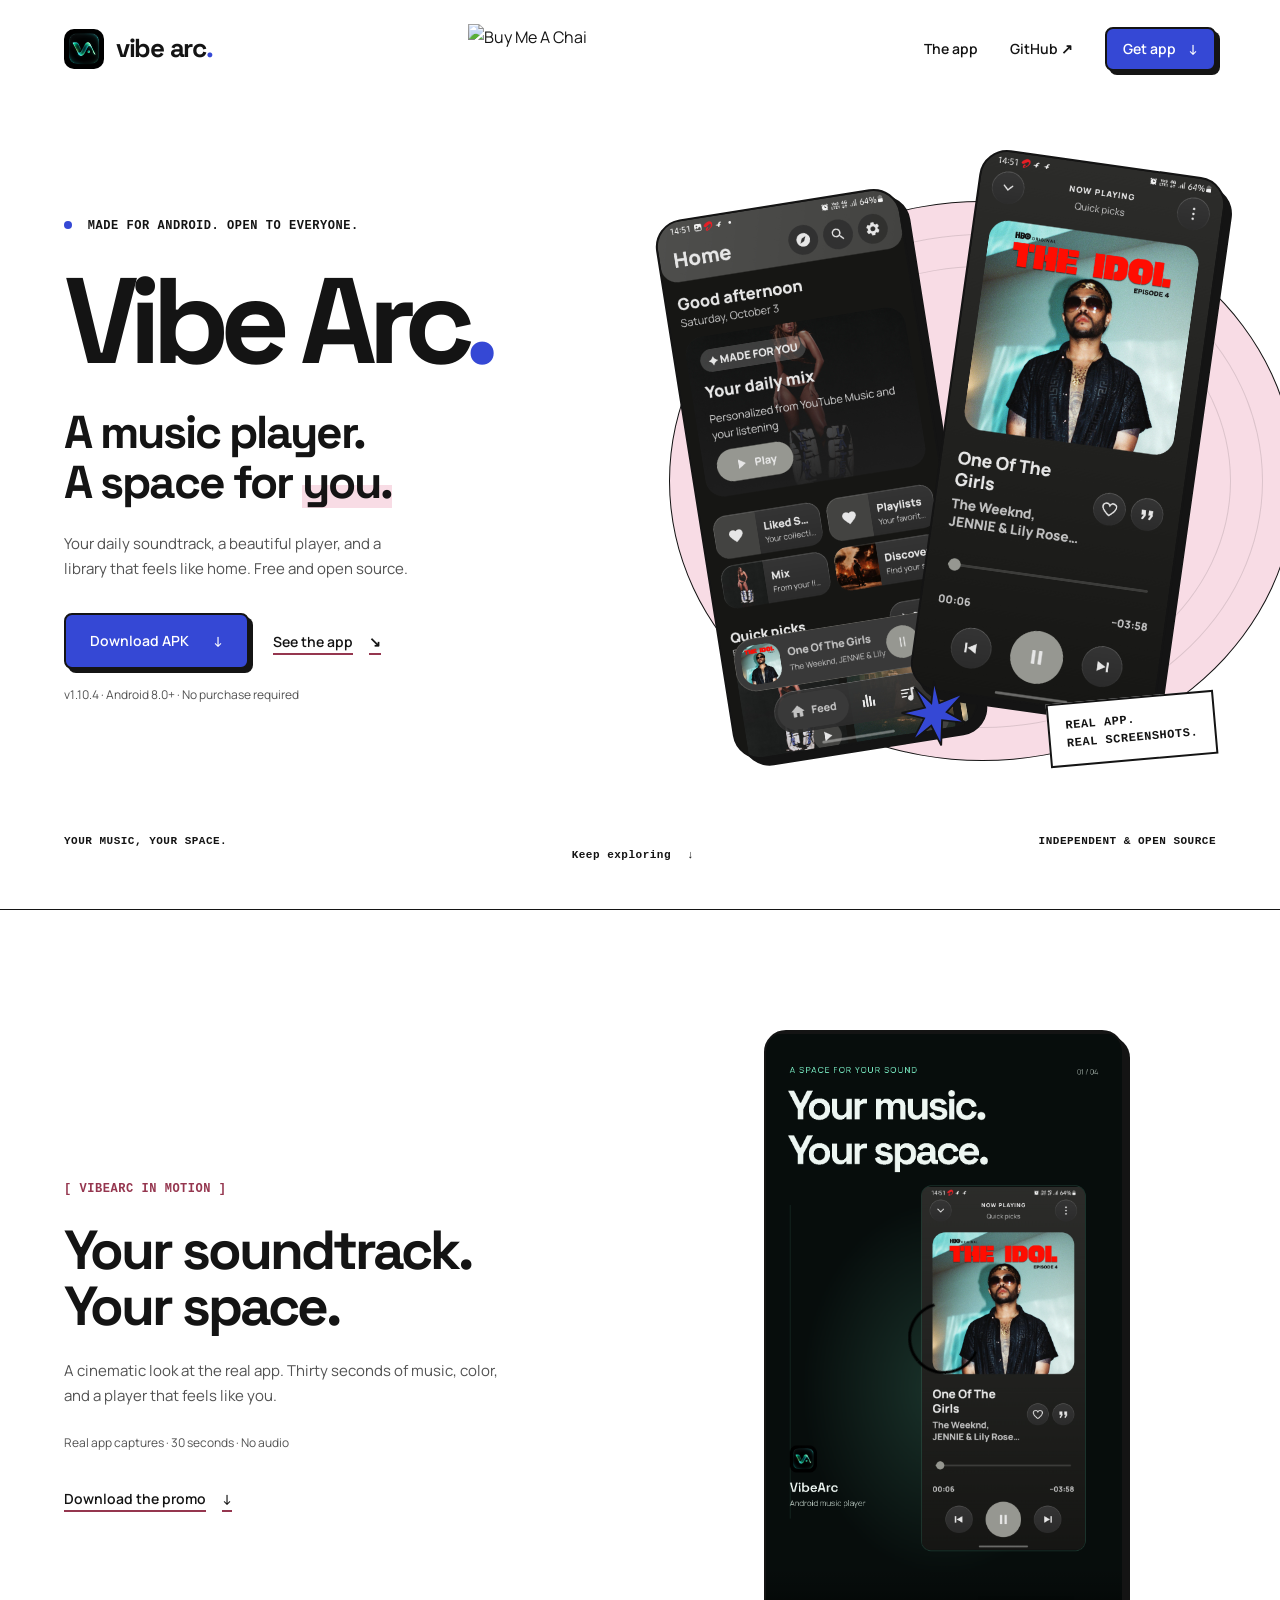
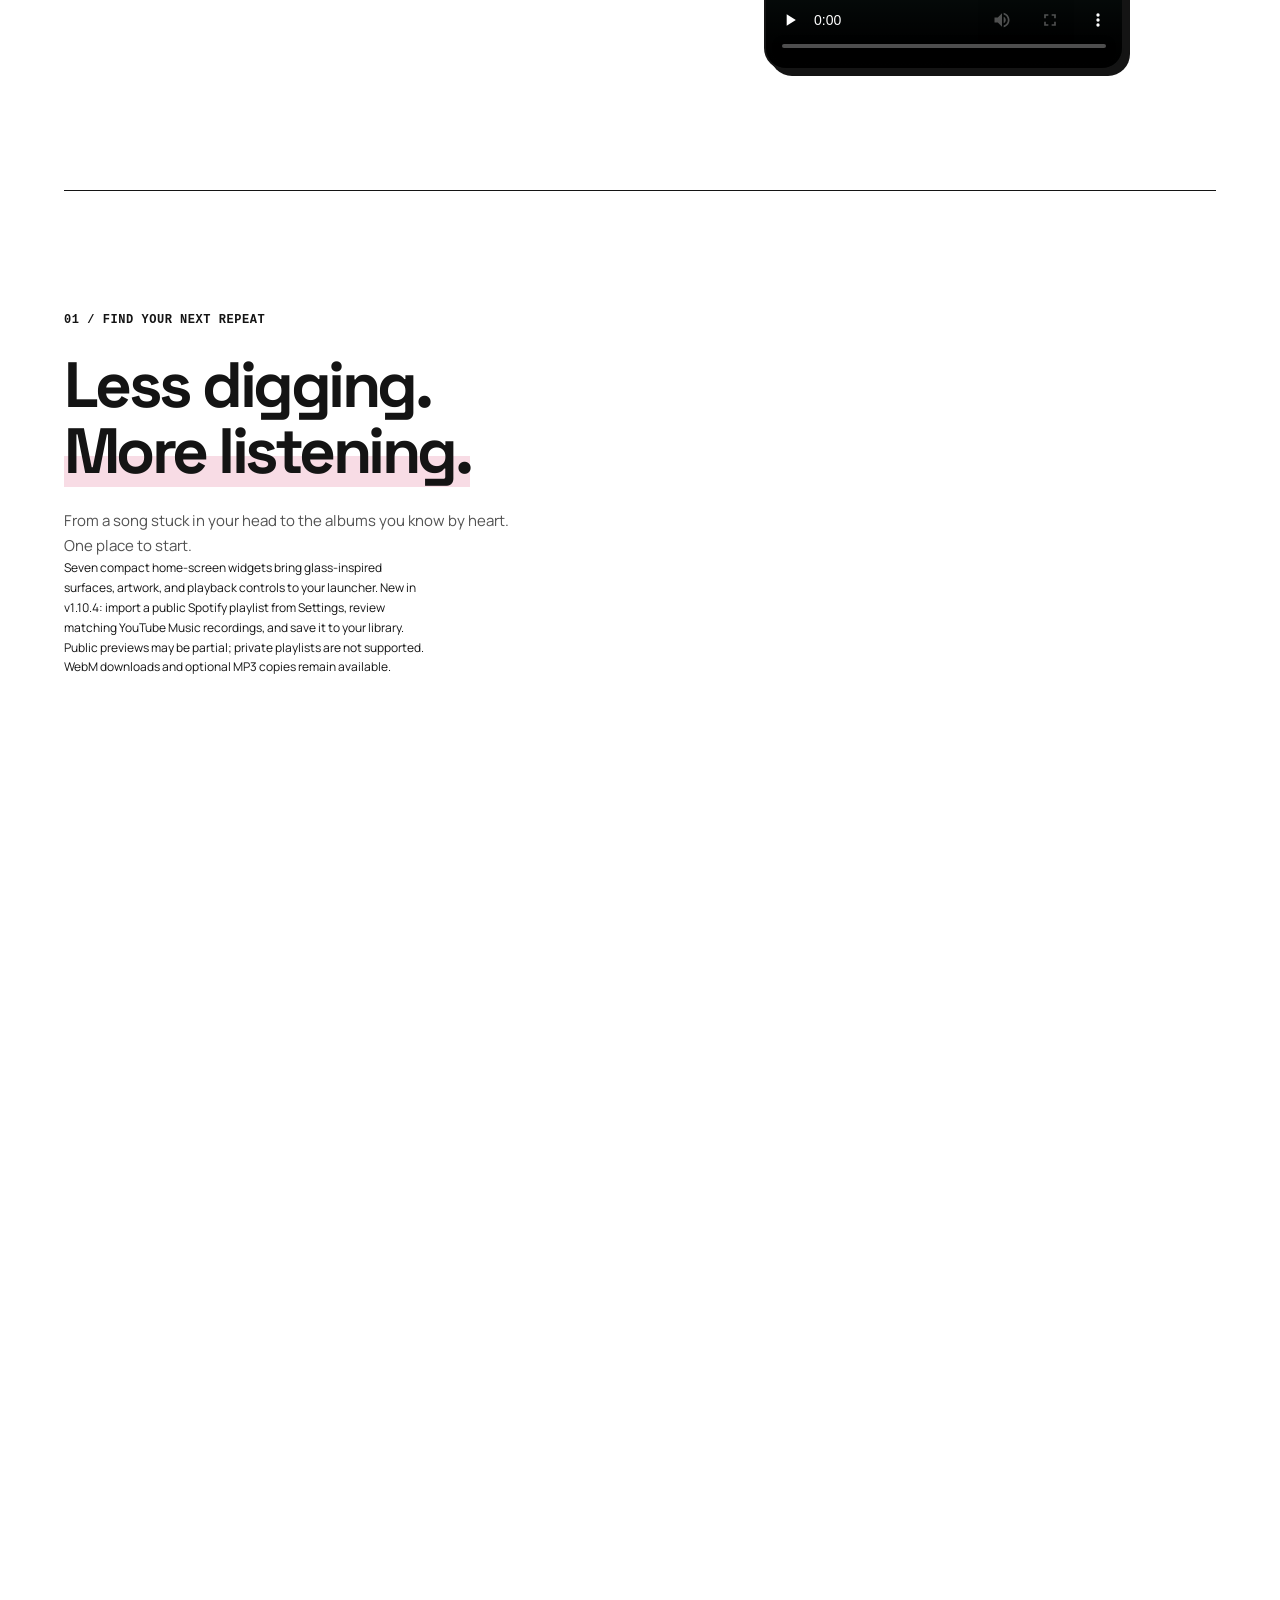
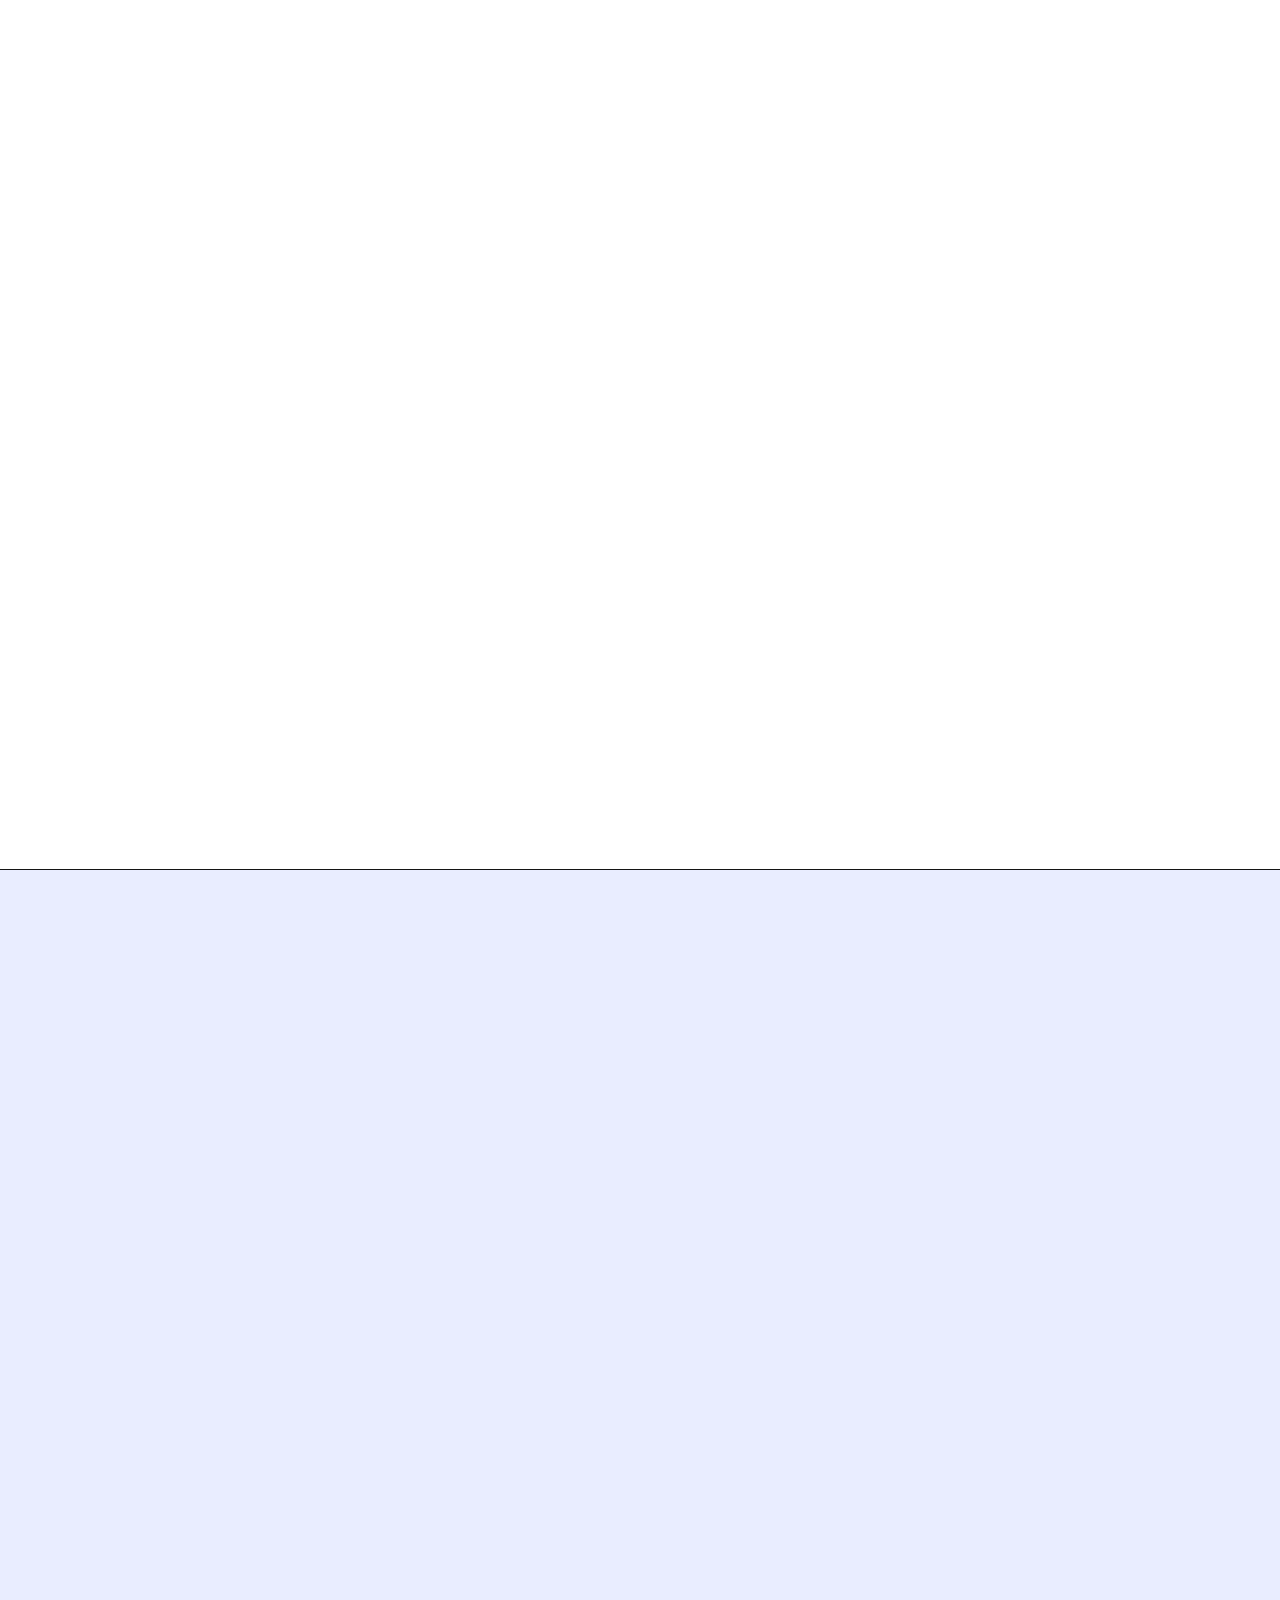
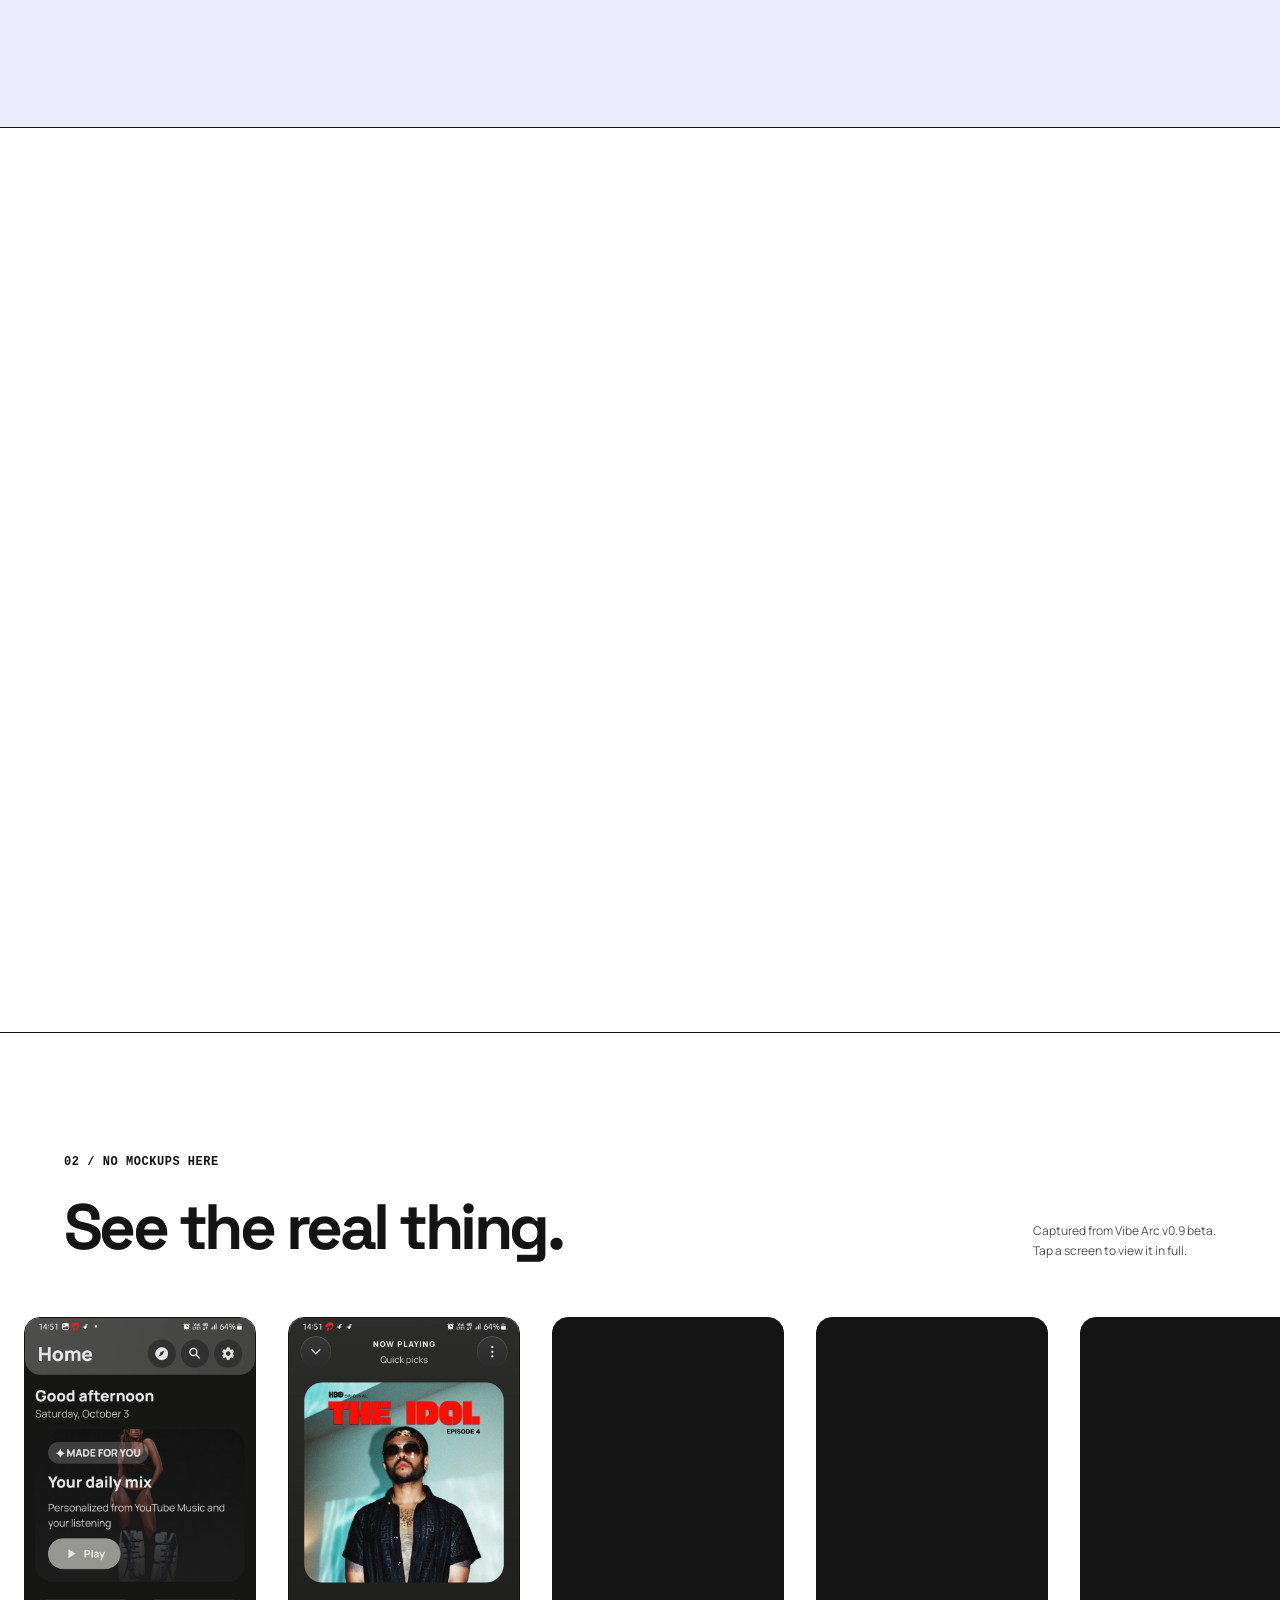
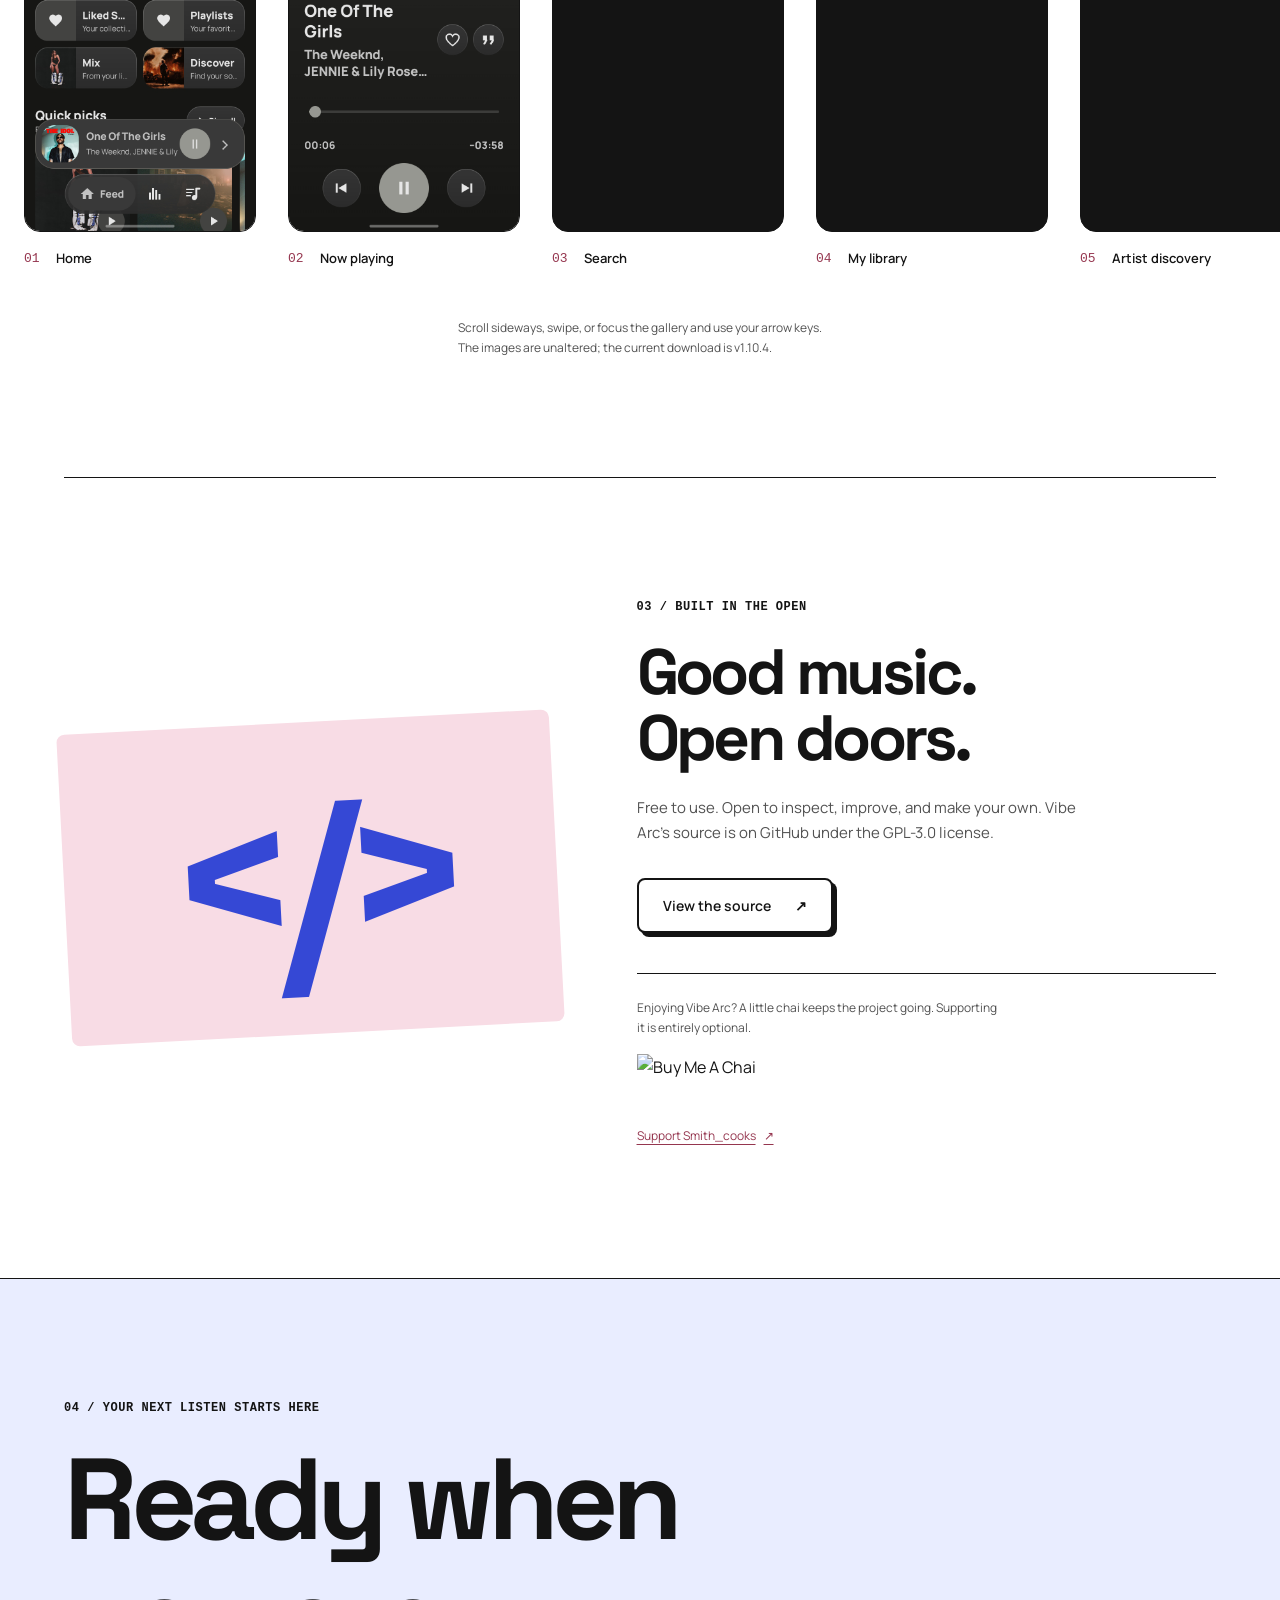
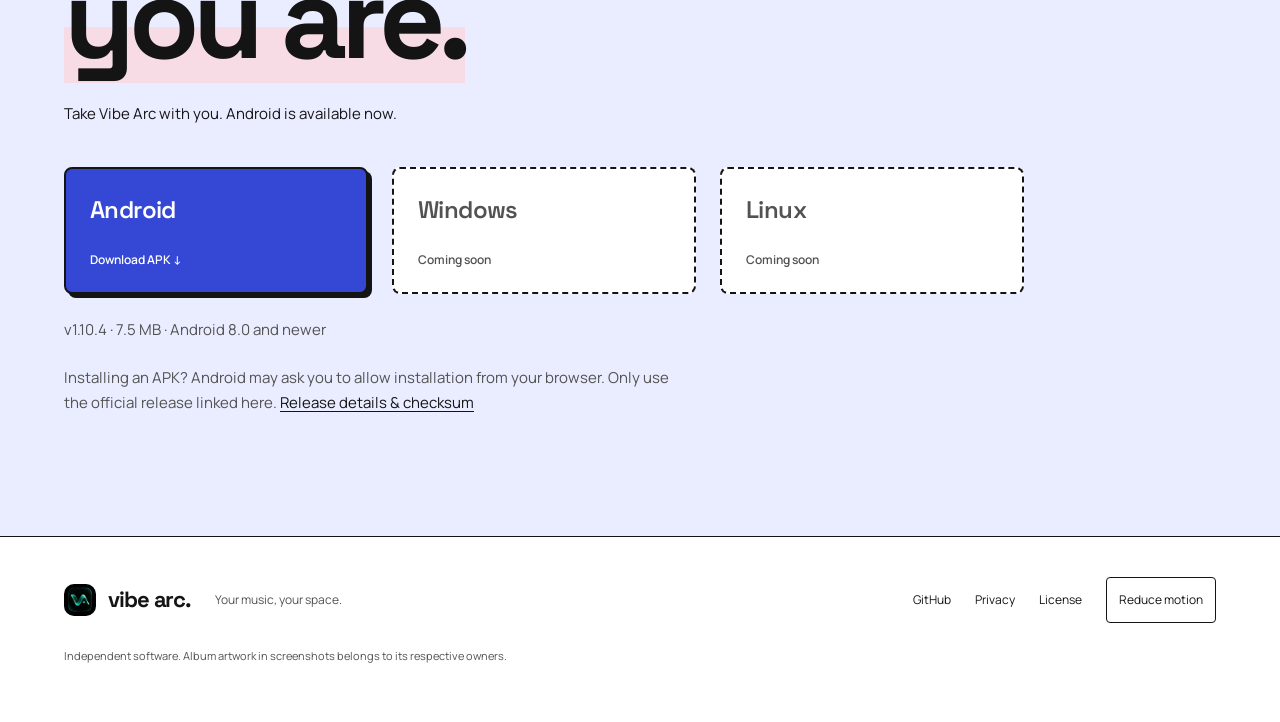
==== commit bec8a2b7: "feat: release v1.10.4 with public Spotify playlist import" ====
--- a/docs/index.html
+++ b/docs/index.html
@@ -34,8 +34,8 @@
           <h1 id="hero-title">Vibe Arc<span class="hero-period">.</span></h1>
           <p class="hero-heading">A music player.<br>A space for <span class="pink-mark">you.</span></p>
           <p class="intro">Your daily soundtrack, a beautiful player, and a library that feels like home. Free and open source.</p>
-          <div class="actions"><a class="button" href="https://github.com/smithcooks/VibeArc/releases/download/v1.10.3/VibeArc-v1.10.3.apk">Download APK <span aria-hidden="true">↓</span></a><a class="text-link" href="#screens">See the app <span aria-hidden="true">↘</span></a></div>
-          <p class="fine-print">v1.10.3 · Android 8.0+ · No purchase required</p>
+          <div class="actions"><a class="button" href="https://github.com/smithcooks/VibeArc/releases/download/v1.10.4/VibeArc-v1.10.4.apk">Download APK <span aria-hidden="true">↓</span></a><a class="text-link" href="#screens">See the app <span aria-hidden="true">↘</span></a></div>
+          <p class="fine-print">v1.10.4 · Android 8.0+ · No purchase required</p>
         </div>
         <div class="hero-art">
           <div class="hero-disc" aria-hidden="true"><span></span></div>
@@ -57,7 +57,7 @@
       <p class="eyebrow">01 / FIND YOUR NEXT REPEAT</p>
       <h2 id="opening-title">Less digging.<br><span class="pink-mark">More listening.</span></h2>
       <p class="section-intro">From a song stuck in your head to the albums you know by heart. One place to start.</p>
-      <p class="micro-note">Seven compact home-screen widgets bring glass-inspired surfaces, artwork, and playback controls to your launcher. New in v1.10.3: download original WebM audio by default, choose optional MP3 in Settings, or create an MP3 copy later with embedded cover art. Your original audio and in-app lyrics stay intact.</p>
+      <p class="micro-note">Seven compact home-screen widgets bring glass-inspired surfaces, artwork, and playback controls to your launcher. New in v1.10.4: import a public Spotify playlist from Settings, review matching YouTube Music recordings, and save it to your library. Public previews may be partial; private playlists are not supported. WebM downloads and optional MP3 copies remain available.</p>
     </section>
 
     <section class="feature wrap" aria-labelledby="search-title">
@@ -78,7 +78,7 @@
     </section>
 
     <section class="feature wrap" aria-labelledby="settings-title">
-      <div class="feature-copy reveal"><span class="index">[ SETTINGS ]</span><h2 id="settings-title">A little control.<br>A lot of you.</h2><p>Keep your listening profile, connected account, playlist choices, and appearance settings in one place. Now check for and download updates inside Vibe Arc from Settings → About &amp; Support, with optional update reminders.</p><p class="micro-note">Android still asks you to approve installation. Online features depend on the provider and your account. Check the release notes for current availability.</p><a class="text-link" href="https://github.com/smithcooks/VibeArc/releases/tag/v1.10.3">Read the release notes <span aria-hidden="true">↗</span></a></div>
+      <div class="feature-copy reveal"><span class="index">[ SETTINGS ]</span><h2 id="settings-title">A little control.<br>A lot of you.</h2><p>Keep your listening profile, connected account, playlist choices, and appearance settings in one place. Now check for and download updates inside Vibe Arc from Settings → About &amp; Support, with optional update reminders.</p><p class="micro-note">Android still asks you to approve installation. Online features depend on the provider and your account. Check the release notes for current availability.</p><a class="text-link" href="https://github.com/smithcooks/VibeArc/releases/tag/v1.10.4">Read the release notes <span aria-hidden="true">↗</span></a></div>
       <div class="visual-stage settings-stage reveal"><span class="stage-label">YOUR PLAYER. YOUR PREFERENCES.</span><span class="settings-decor" aria-hidden="true">*</span><a class="screen-link" href="screenshots/accounts.jpg" data-screenshot data-title="Accounts & settings" aria-label="Expand Accounts and settings screenshot"><img class="phone-image" src="screenshots/accounts.jpg" width="720" height="1600" alt="Vibe Arc settings with YouTube Music account and playlist controls" loading="lazy" decoding="async"></a></div>
     </section>
 
@@ -94,12 +94,12 @@
         <figure><a href="screenshots/accounts.jpg" data-screenshot data-title="Accounts & settings"><img src="screenshots/accounts.jpg" width="720" height="1600" alt="Accounts and settings screenshot" loading="lazy" decoding="async"></a><figcaption><span>07</span> Settings</figcaption></figure>
         <figure><a href="screenshots/about.jpg" data-screenshot data-title="About Vibe Arc"><img src="screenshots/about.jpg" width="720" height="1600" alt="About screenshot showing Vibe Arc version 0.9.0 beta and privacy links" loading="lazy" decoding="async"></a><figcaption><span>08</span> About</figcaption></figure>
       </div>
-      <p class="rail-note wrap">Scroll sideways, swipe, or focus the gallery and use your arrow keys. The images are unaltered; the current download is v1.10.3.</p>
+      <p class="rail-note wrap">Scroll sideways, swipe, or focus the gallery and use your arrow keys. The images are unaltered; the current download is v1.10.4.</p>
     </section>
 
     <section class="open-source wrap section" aria-labelledby="source-title"><div class="source-mark" aria-hidden="true">&lt;/&gt;</div><div><p class="eyebrow">03 / BUILT IN THE OPEN</p><h2 id="source-title">Good music.<br>Open doors.</h2><p>Free to use. Open to inspect, improve, and make your own. Vibe Arc’s source is on GitHub under the GPL-3.0 license.</p><a class="button button-white" href="https://github.com/smithcooks/VibeArc">View the source <span aria-hidden="true">↗</span></a><div class="support"><p>Enjoying Vibe Arc? A little chai keeps the project going. Supporting it is entirely optional.</p><a class="chai-link" href="https://buymeachai.ezee.li/Smith_cooks" target="_blank" rel="noopener noreferrer"><img src="https://buymeachai.ezee.li/assets/images/buymeachai-button.png" alt="Buy Me A Chai" width="200" height="60" loading="lazy" decoding="async"></a><a class="support-fallback" href="https://buymeachai.ezee.li/Smith_cooks" target="_blank" rel="noopener noreferrer">Support Smith_cooks <span class="sr-only">(opens in a new tab)</span><span aria-hidden="true">↗</span></a></div></div></section>
 
-    <section class="download section" id="download" aria-labelledby="download-title"><div class="wrap"><p class="eyebrow">04 / YOUR NEXT LISTEN STARTS HERE</p><h2 id="download-title">Ready when<br><span class="pink-mark">you are.</span></h2><p>Take Vibe Arc with you. Android is available now.</p><div class="download-options"><a class="button" href="https://github.com/smithcooks/VibeArc/releases/download/v1.10.3/VibeArc-v1.10.3.apk">Android <span>Download APK <span aria-hidden="true">↓</span></span></a><button class="button platform" disabled>Windows <span>Coming soon</span></button><button class="button platform" disabled>Linux <span>Coming soon</span></button></div><p class="fine-print">v1.10.3 · 7.5 MB · Android 8.0 and newer</p><p class="install-note">Installing an APK? Android may ask you to allow installation from your browser. Only use the official release linked here. <a href="https://github.com/smithcooks/VibeArc/releases/tag/v1.10.3">Release details & checksum</a></p></div></section>
+    <section class="download section" id="download" aria-labelledby="download-title"><div class="wrap"><p class="eyebrow">04 / YOUR NEXT LISTEN STARTS HERE</p><h2 id="download-title">Ready when<br><span class="pink-mark">you are.</span></h2><p>Take Vibe Arc with you. Android is available now.</p><div class="download-options"><a class="button" href="https://github.com/smithcooks/VibeArc/releases/download/v1.10.4/VibeArc-v1.10.4.apk">Android <span>Download APK <span aria-hidden="true">↓</span></span></a><button class="button platform" disabled>Windows <span>Coming soon</span></button><button class="button platform" disabled>Linux <span>Coming soon</span></button></div><p class="fine-print">v1.10.4 · 7.5 MB · Android 8.0 and newer</p><p class="install-note">Installing an APK? Android may ask you to allow installation from your browser. Only use the official release linked here. <a href="https://github.com/smithcooks/VibeArc/releases/tag/v1.10.4">Release details & checksum</a></p></div></section>
   </main>
   <footer class="footer wrap"><a class="brand" href="#main"><img src="icon.png" width="32" height="32" alt=""><span>vibe arc.</span></a><p>Your music, your space.</p><nav aria-label="Footer navigation"><a href="https://github.com/smithcooks/VibeArc">GitHub</a><a href="https://github.com/smithcooks/VibeArc/blob/main/PRIVACY.md">Privacy</a><a href="https://github.com/smithcooks/VibeArc/blob/main/LICENSE">License</a></nav><button class="motion-toggle" id="motion-toggle" aria-pressed="false">Reduce motion</button><small>Independent software. Album artwork in screenshots belongs to its respective owners.</small></footer>
   <dialog id="screenshot-dialog" aria-labelledby="dialog-title"><div class="dialog-bar"><h2 id="dialog-title">App screenshot</h2><button class="button button-white button-small" id="close-dialog" autofocus>Close <span aria-hidden="true">×</span></button></div><img id="dialog-image" src="screenshots/player.jpg" width="720" height="1600" alt="Now playing screenshot"><p>Unaltered capture · v0.9 beta</p></dialog>
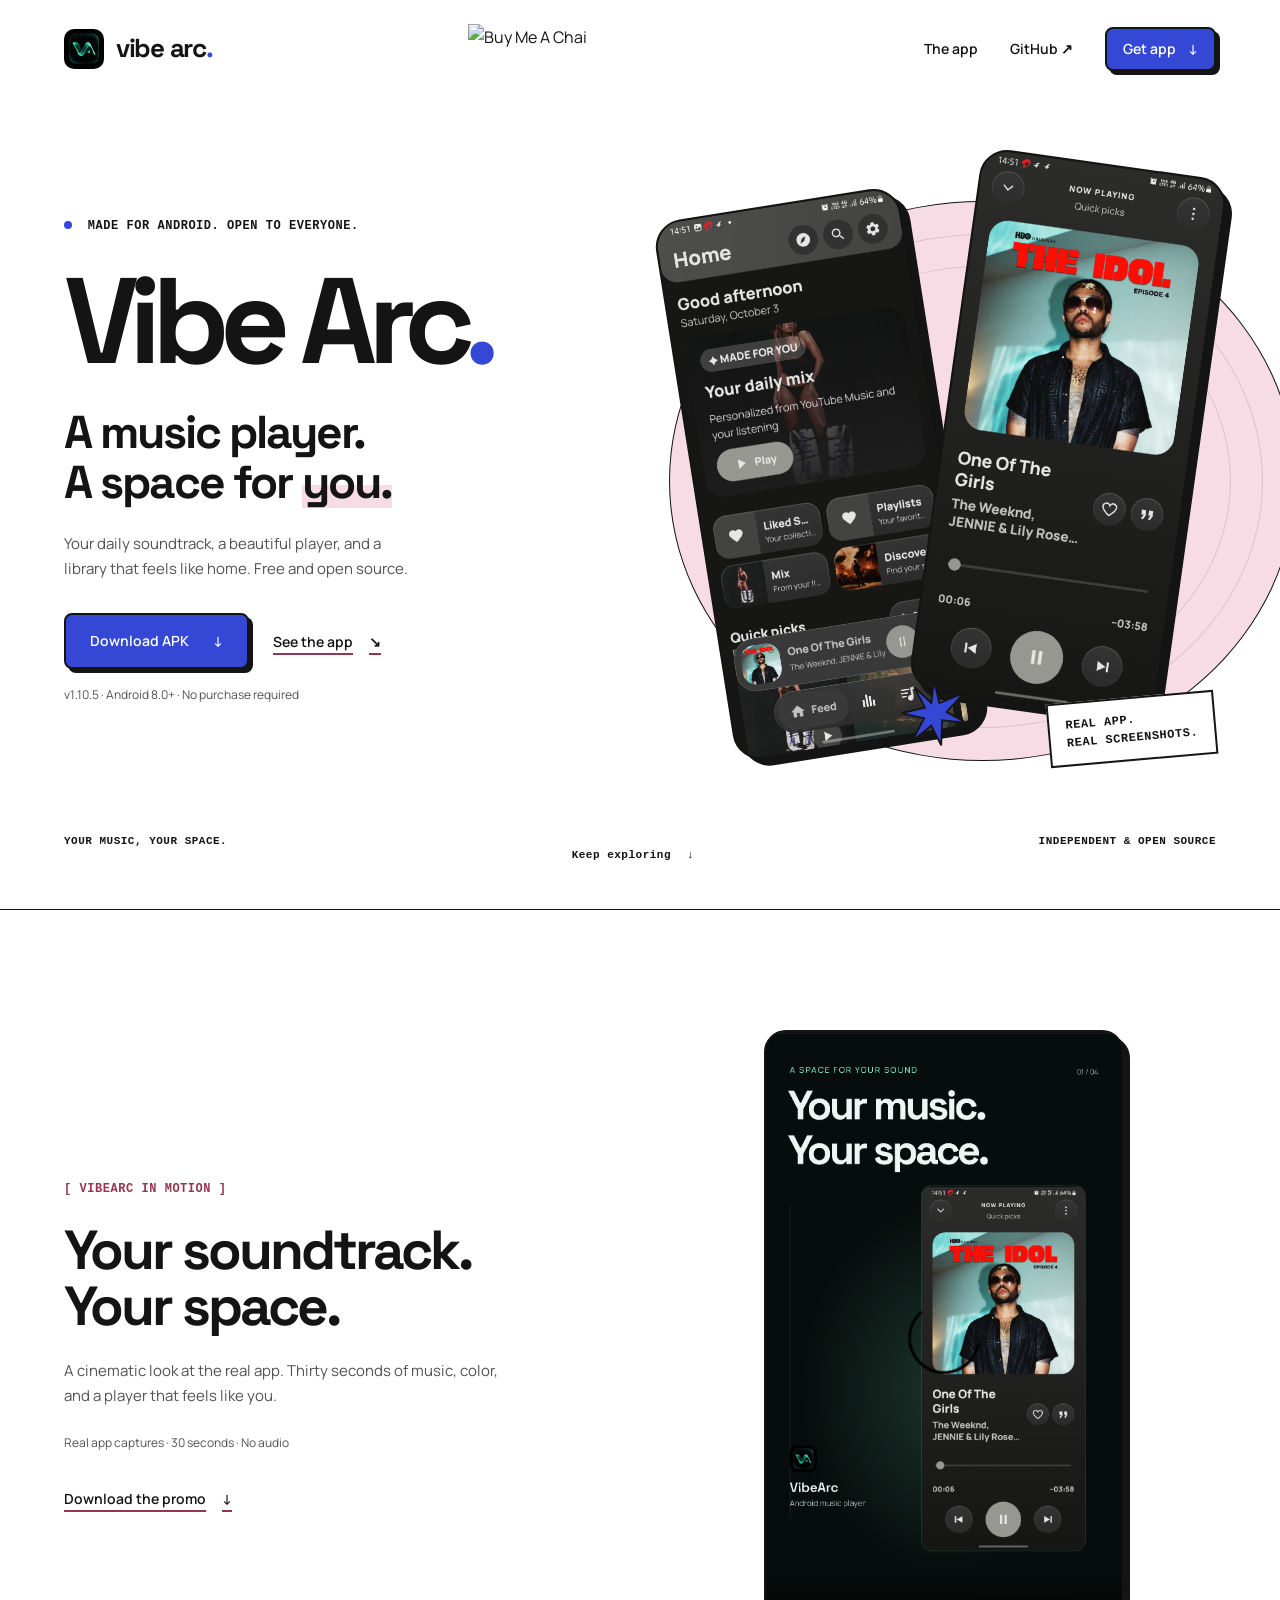
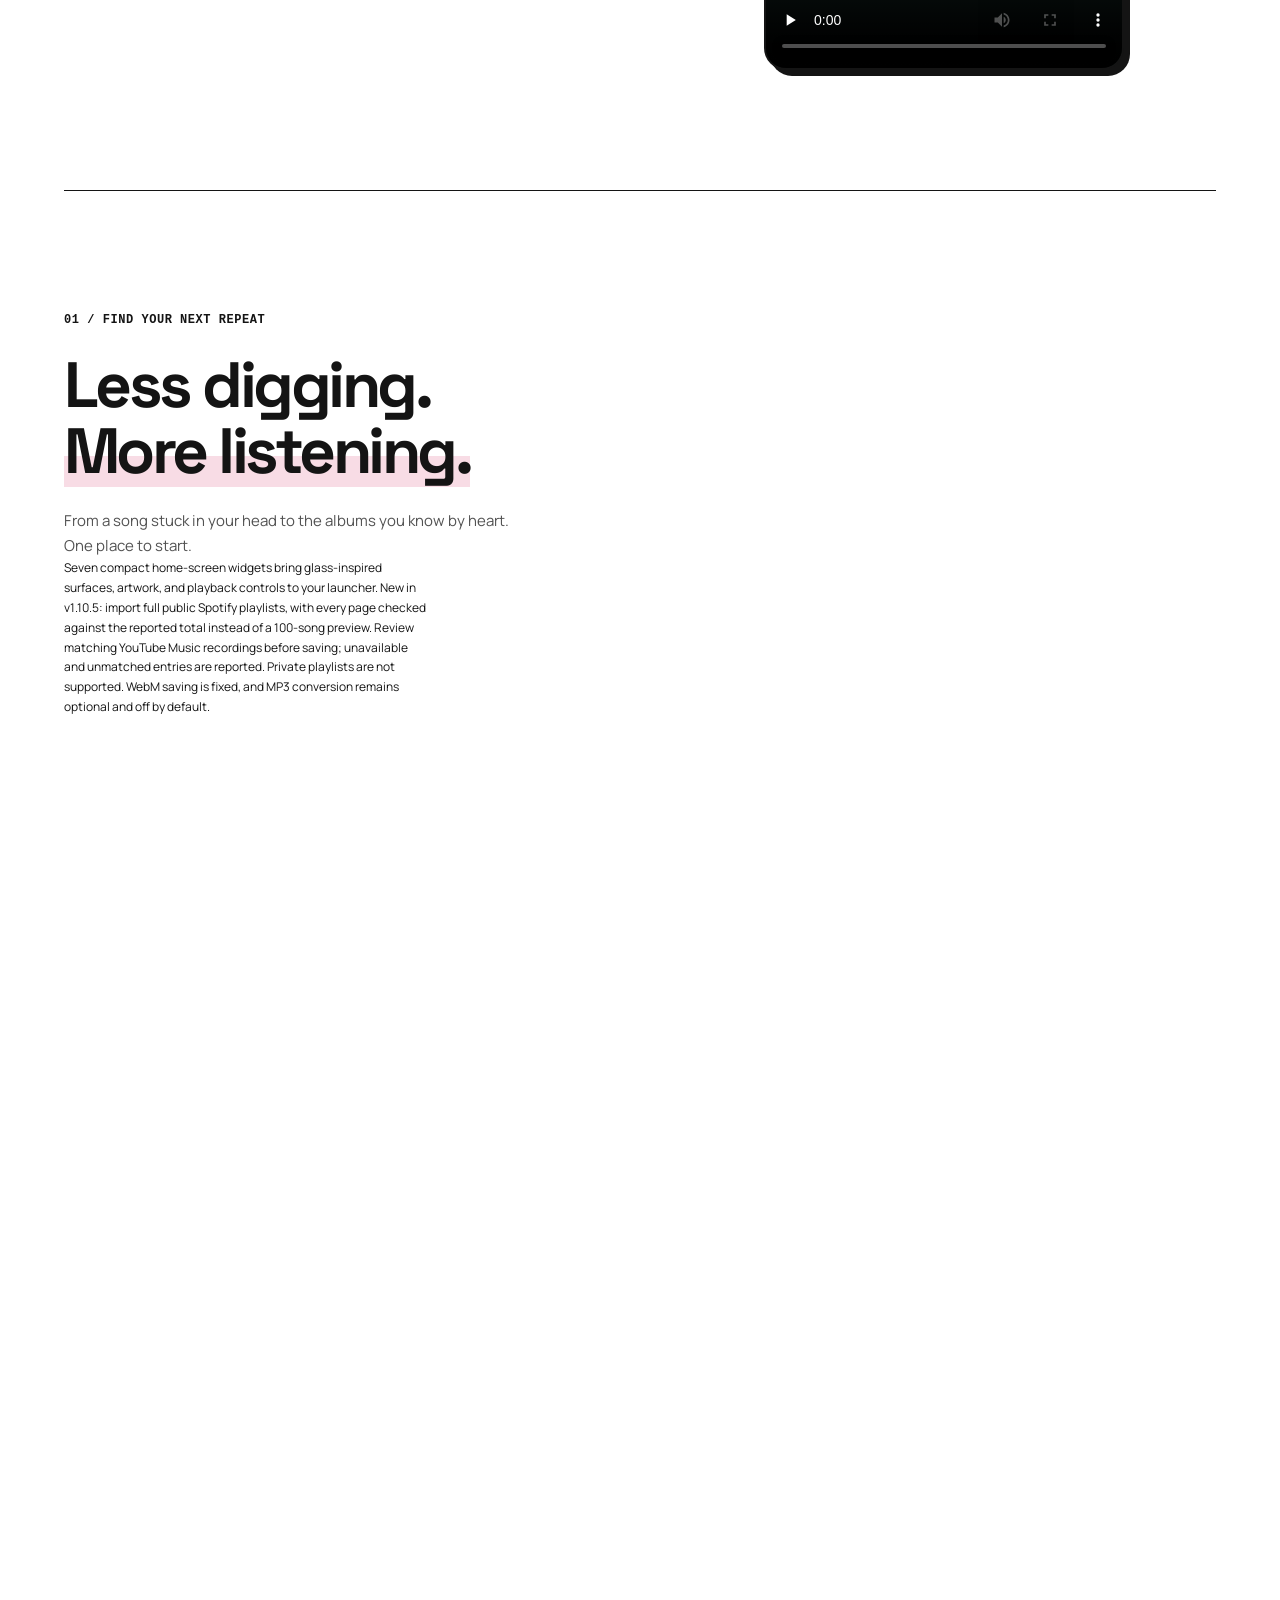
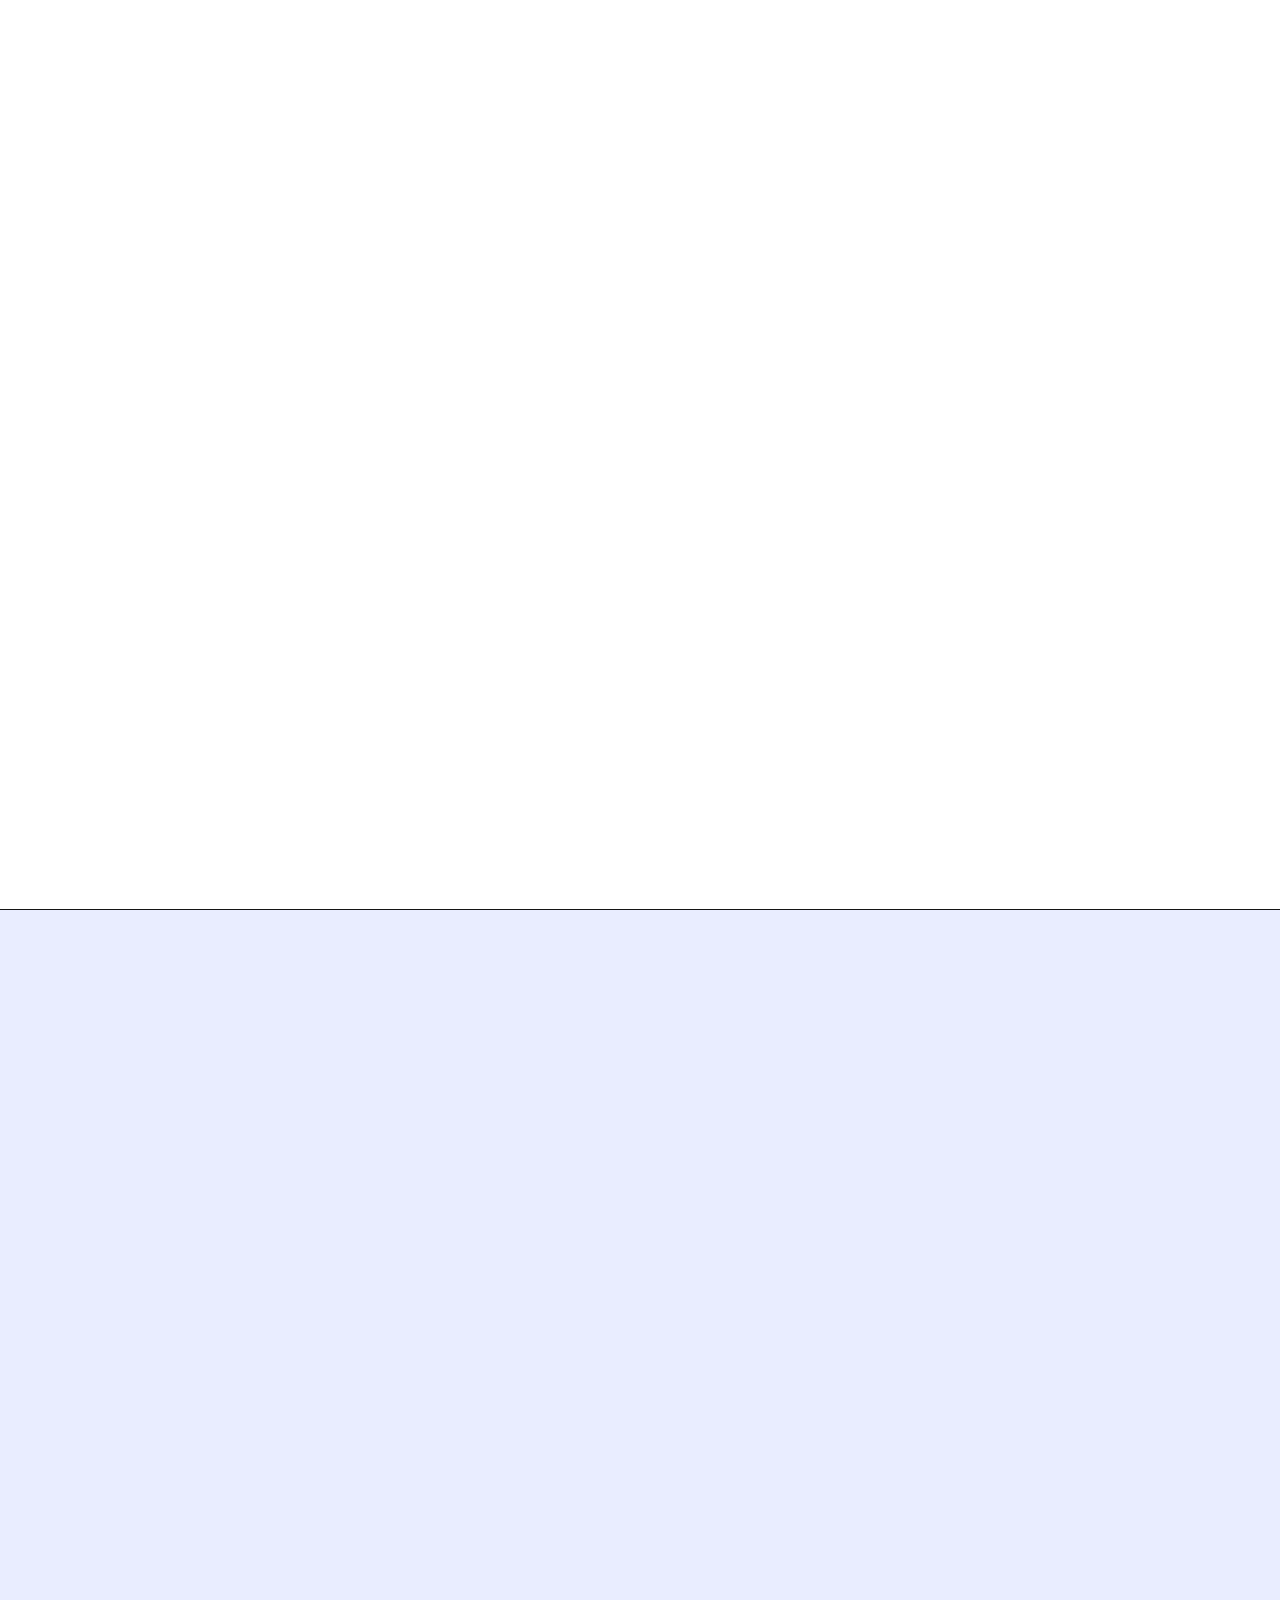
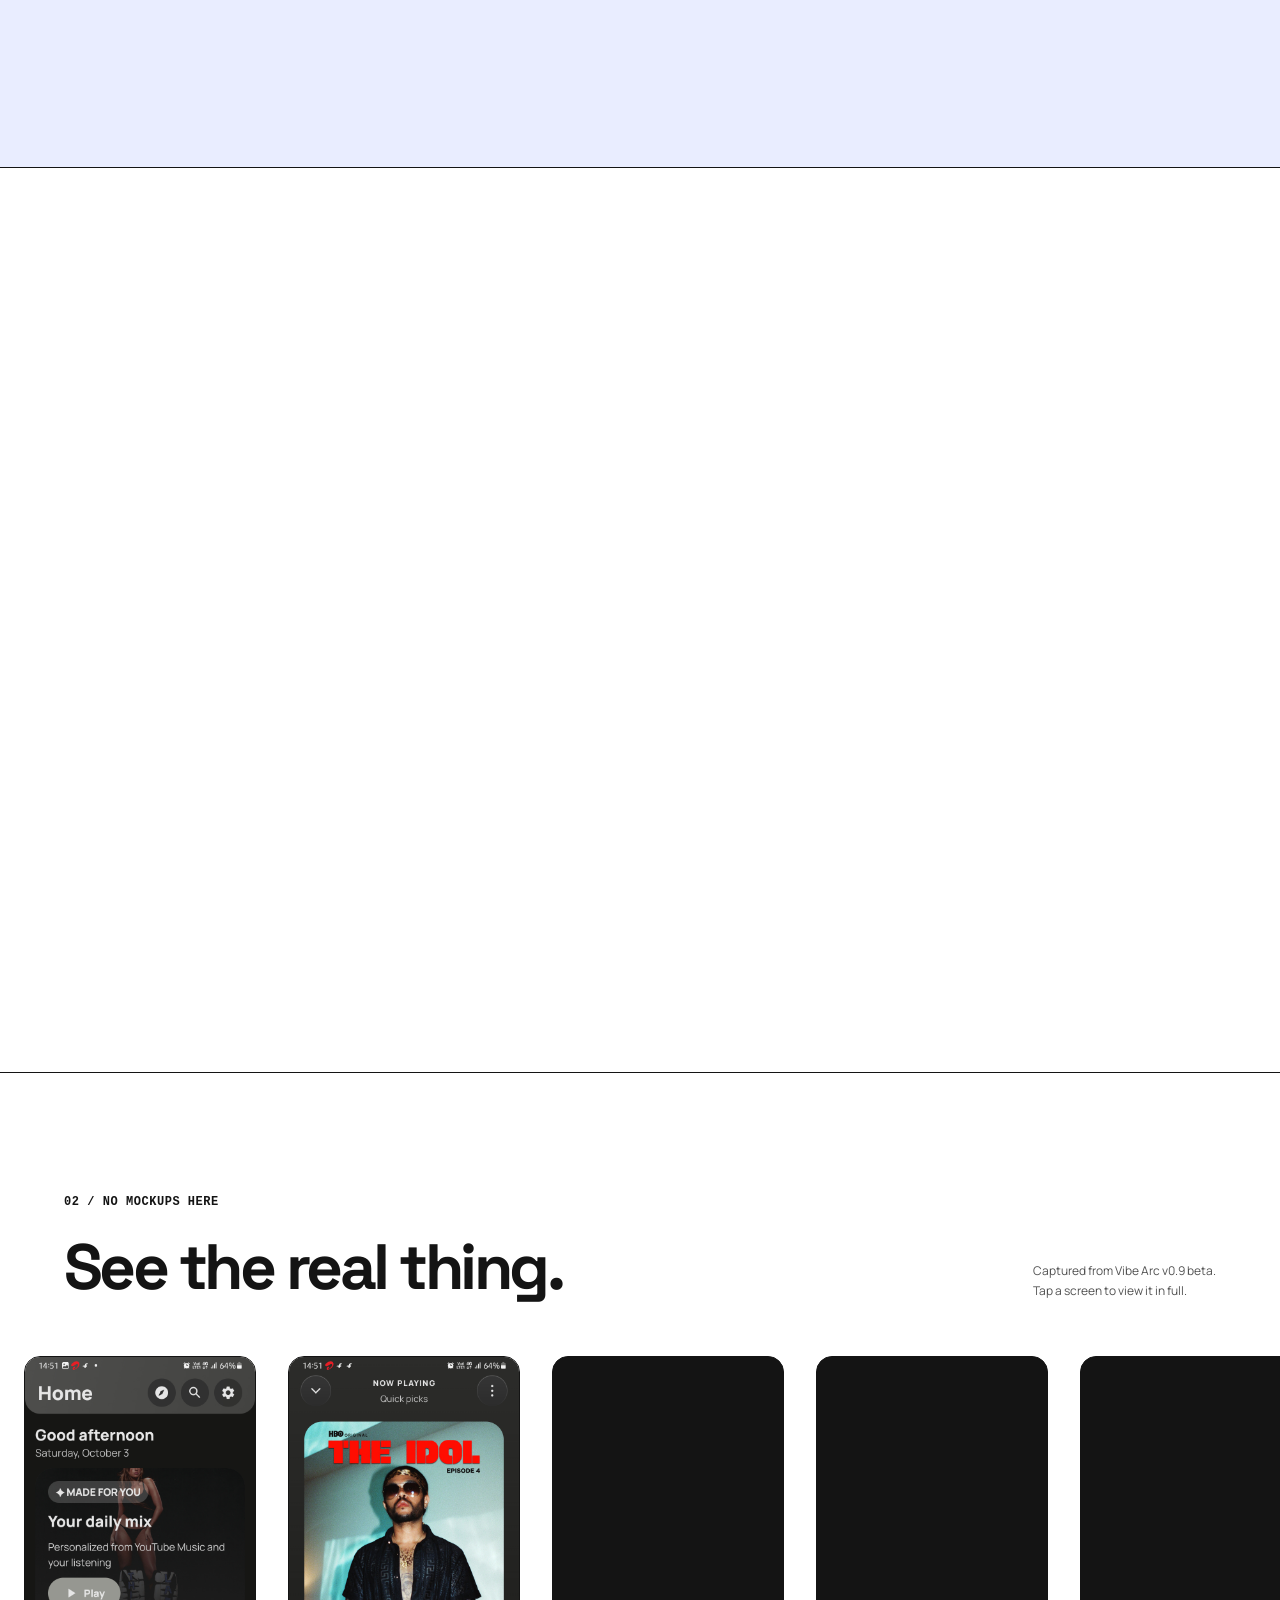
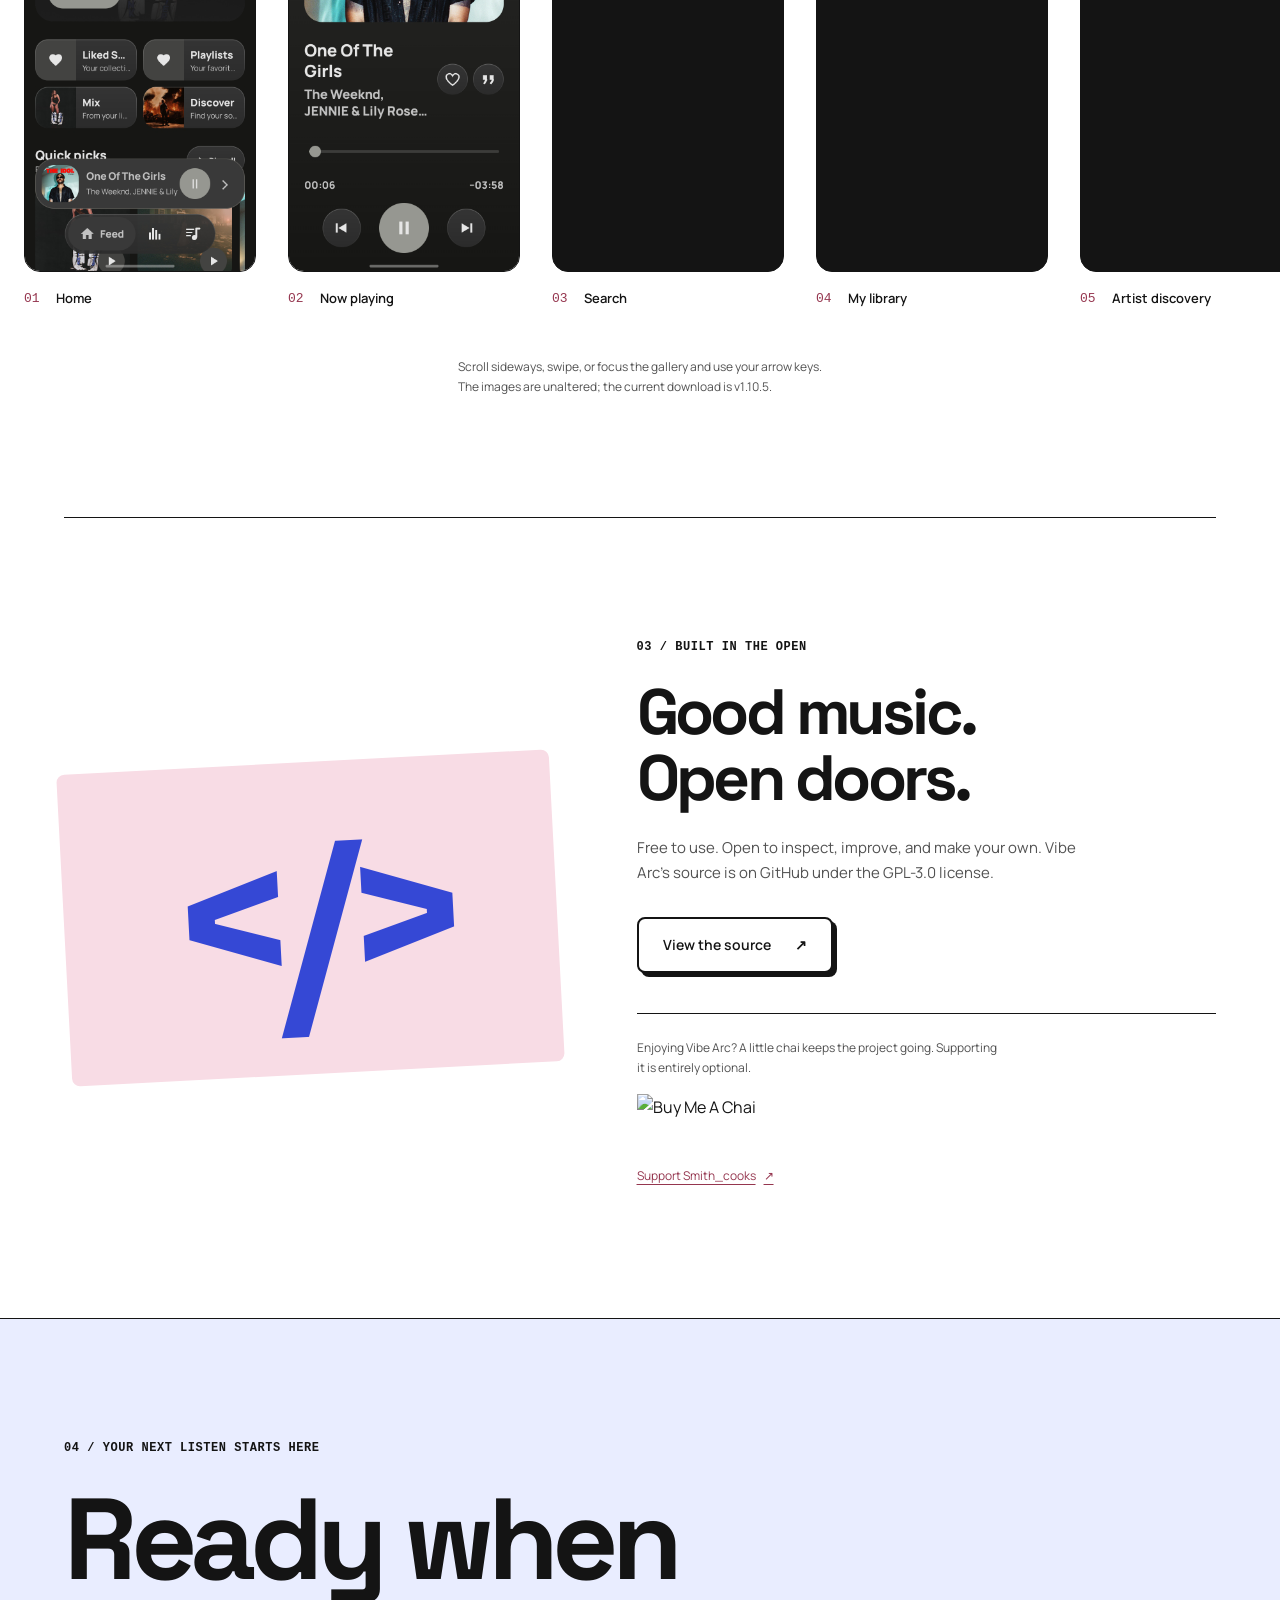
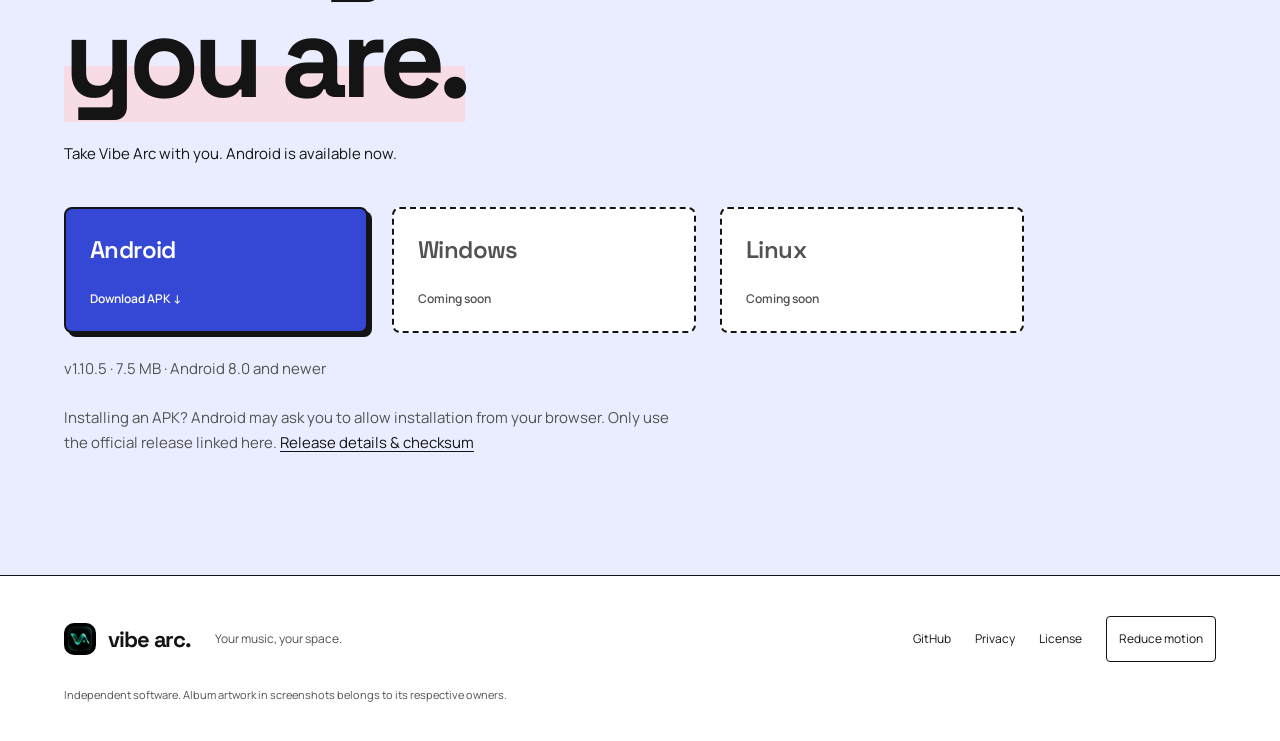
==== commit 267d8baf: "docs: publish v1.10.5 download links and complete playlist details" ====
--- a/docs/index.html
+++ b/docs/index.html
@@ -34,8 +34,8 @@
           <h1 id="hero-title">Vibe Arc<span class="hero-period">.</span></h1>
           <p class="hero-heading">A music player.<br>A space for <span class="pink-mark">you.</span></p>
           <p class="intro">Your daily soundtrack, a beautiful player, and a library that feels like home. Free and open source.</p>
-          <div class="actions"><a class="button" href="https://github.com/smithcooks/VibeArc/releases/download/v1.10.4/VibeArc-v1.10.4.apk">Download APK <span aria-hidden="true">↓</span></a><a class="text-link" href="#screens">See the app <span aria-hidden="true">↘</span></a></div>
-          <p class="fine-print">v1.10.4 · Android 8.0+ · No purchase required</p>
+          <div class="actions"><a class="button" href="https://github.com/smithcooks/VibeArc/releases/download/v1.10.5/VibeArc-v1.10.5.apk">Download APK <span aria-hidden="true">↓</span></a><a class="text-link" href="#screens">See the app <span aria-hidden="true">↘</span></a></div>
+          <p class="fine-print">v1.10.5 · Android 8.0+ · No purchase required</p>
         </div>
         <div class="hero-art">
           <div class="hero-disc" aria-hidden="true"><span></span></div>
@@ -57,7 +57,7 @@
       <p class="eyebrow">01 / FIND YOUR NEXT REPEAT</p>
       <h2 id="opening-title">Less digging.<br><span class="pink-mark">More listening.</span></h2>
       <p class="section-intro">From a song stuck in your head to the albums you know by heart. One place to start.</p>
-      <p class="micro-note">Seven compact home-screen widgets bring glass-inspired surfaces, artwork, and playback controls to your launcher. New in v1.10.4: import a public Spotify playlist from Settings, review matching YouTube Music recordings, and save it to your library. Public previews may be partial; private playlists are not supported. WebM downloads and optional MP3 copies remain available.</p>
+      <p class="micro-note">Seven compact home-screen widgets bring glass-inspired surfaces, artwork, and playback controls to your launcher. New in v1.10.5: import full public Spotify playlists, with every page checked against the reported total instead of a 100-song preview. Review matching YouTube Music recordings before saving; unavailable and unmatched entries are reported. Private playlists are not supported. WebM saving is fixed, and MP3 conversion remains optional and off by default.</p>
     </section>
 
     <section class="feature wrap" aria-labelledby="search-title">
@@ -78,7 +78,7 @@
     </section>
 
     <section class="feature wrap" aria-labelledby="settings-title">
-      <div class="feature-copy reveal"><span class="index">[ SETTINGS ]</span><h2 id="settings-title">A little control.<br>A lot of you.</h2><p>Keep your listening profile, connected account, playlist choices, and appearance settings in one place. Now check for and download updates inside Vibe Arc from Settings → About &amp; Support, with optional update reminders.</p><p class="micro-note">Android still asks you to approve installation. Online features depend on the provider and your account. Check the release notes for current availability.</p><a class="text-link" href="https://github.com/smithcooks/VibeArc/releases/tag/v1.10.4">Read the release notes <span aria-hidden="true">↗</span></a></div>
+      <div class="feature-copy reveal"><span class="index">[ SETTINGS ]</span><h2 id="settings-title">A little control.<br>A lot of you.</h2><p>Keep your listening profile, connected account, playlist choices, and appearance settings in one place. Now check for and download updates inside Vibe Arc from Settings → About &amp; Support, with optional update reminders.</p><p class="micro-note">Android still asks you to approve installation. Online features depend on the provider and your account. Check the release notes for current availability.</p><a class="text-link" href="https://github.com/smithcooks/VibeArc/releases/tag/v1.10.5">Read the release notes <span aria-hidden="true">↗</span></a></div>
       <div class="visual-stage settings-stage reveal"><span class="stage-label">YOUR PLAYER. YOUR PREFERENCES.</span><span class="settings-decor" aria-hidden="true">*</span><a class="screen-link" href="screenshots/accounts.jpg" data-screenshot data-title="Accounts & settings" aria-label="Expand Accounts and settings screenshot"><img class="phone-image" src="screenshots/accounts.jpg" width="720" height="1600" alt="Vibe Arc settings with YouTube Music account and playlist controls" loading="lazy" decoding="async"></a></div>
     </section>
 
@@ -94,12 +94,12 @@
         <figure><a href="screenshots/accounts.jpg" data-screenshot data-title="Accounts & settings"><img src="screenshots/accounts.jpg" width="720" height="1600" alt="Accounts and settings screenshot" loading="lazy" decoding="async"></a><figcaption><span>07</span> Settings</figcaption></figure>
         <figure><a href="screenshots/about.jpg" data-screenshot data-title="About Vibe Arc"><img src="screenshots/about.jpg" width="720" height="1600" alt="About screenshot showing Vibe Arc version 0.9.0 beta and privacy links" loading="lazy" decoding="async"></a><figcaption><span>08</span> About</figcaption></figure>
       </div>
-      <p class="rail-note wrap">Scroll sideways, swipe, or focus the gallery and use your arrow keys. The images are unaltered; the current download is v1.10.4.</p>
+      <p class="rail-note wrap">Scroll sideways, swipe, or focus the gallery and use your arrow keys. The images are unaltered; the current download is v1.10.5.</p>
     </section>
 
     <section class="open-source wrap section" aria-labelledby="source-title"><div class="source-mark" aria-hidden="true">&lt;/&gt;</div><div><p class="eyebrow">03 / BUILT IN THE OPEN</p><h2 id="source-title">Good music.<br>Open doors.</h2><p>Free to use. Open to inspect, improve, and make your own. Vibe Arc’s source is on GitHub under the GPL-3.0 license.</p><a class="button button-white" href="https://github.com/smithcooks/VibeArc">View the source <span aria-hidden="true">↗</span></a><div class="support"><p>Enjoying Vibe Arc? A little chai keeps the project going. Supporting it is entirely optional.</p><a class="chai-link" href="https://buymeachai.ezee.li/Smith_cooks" target="_blank" rel="noopener noreferrer"><img src="https://buymeachai.ezee.li/assets/images/buymeachai-button.png" alt="Buy Me A Chai" width="200" height="60" loading="lazy" decoding="async"></a><a class="support-fallback" href="https://buymeachai.ezee.li/Smith_cooks" target="_blank" rel="noopener noreferrer">Support Smith_cooks <span class="sr-only">(opens in a new tab)</span><span aria-hidden="true">↗</span></a></div></div></section>
 
-    <section class="download section" id="download" aria-labelledby="download-title"><div class="wrap"><p class="eyebrow">04 / YOUR NEXT LISTEN STARTS HERE</p><h2 id="download-title">Ready when<br><span class="pink-mark">you are.</span></h2><p>Take Vibe Arc with you. Android is available now.</p><div class="download-options"><a class="button" href="https://github.com/smithcooks/VibeArc/releases/download/v1.10.4/VibeArc-v1.10.4.apk">Android <span>Download APK <span aria-hidden="true">↓</span></span></a><button class="button platform" disabled>Windows <span>Coming soon</span></button><button class="button platform" disabled>Linux <span>Coming soon</span></button></div><p class="fine-print">v1.10.4 · 7.5 MB · Android 8.0 and newer</p><p class="install-note">Installing an APK? Android may ask you to allow installation from your browser. Only use the official release linked here. <a href="https://github.com/smithcooks/VibeArc/releases/tag/v1.10.4">Release details & checksum</a></p></div></section>
+    <section class="download section" id="download" aria-labelledby="download-title"><div class="wrap"><p class="eyebrow">04 / YOUR NEXT LISTEN STARTS HERE</p><h2 id="download-title">Ready when<br><span class="pink-mark">you are.</span></h2><p>Take Vibe Arc with you. Android is available now.</p><div class="download-options"><a class="button" href="https://github.com/smithcooks/VibeArc/releases/download/v1.10.5/VibeArc-v1.10.5.apk">Android <span>Download APK <span aria-hidden="true">↓</span></span></a><button class="button platform" disabled>Windows <span>Coming soon</span></button><button class="button platform" disabled>Linux <span>Coming soon</span></button></div><p class="fine-print">v1.10.5 · 7.5 MB · Android 8.0 and newer</p><p class="install-note">Installing an APK? Android may ask you to allow installation from your browser. Only use the official release linked here. <a href="https://github.com/smithcooks/VibeArc/releases/tag/v1.10.5">Release details & checksum</a></p></div></section>
   </main>
   <footer class="footer wrap"><a class="brand" href="#main"><img src="icon.png" width="32" height="32" alt=""><span>vibe arc.</span></a><p>Your music, your space.</p><nav aria-label="Footer navigation"><a href="https://github.com/smithcooks/VibeArc">GitHub</a><a href="https://github.com/smithcooks/VibeArc/blob/main/PRIVACY.md">Privacy</a><a href="https://github.com/smithcooks/VibeArc/blob/main/LICENSE">License</a></nav><button class="motion-toggle" id="motion-toggle" aria-pressed="false">Reduce motion</button><small>Independent software. Album artwork in screenshots belongs to its respective owners.</small></footer>
   <dialog id="screenshot-dialog" aria-labelledby="dialog-title"><div class="dialog-bar"><h2 id="dialog-title">App screenshot</h2><button class="button button-white button-small" id="close-dialog" autofocus>Close <span aria-hidden="true">×</span></button></div><img id="dialog-image" src="screenshots/player.jpg" width="720" height="1600" alt="Now playing screenshot"><p>Unaltered capture · v0.9 beta</p></dialog>
